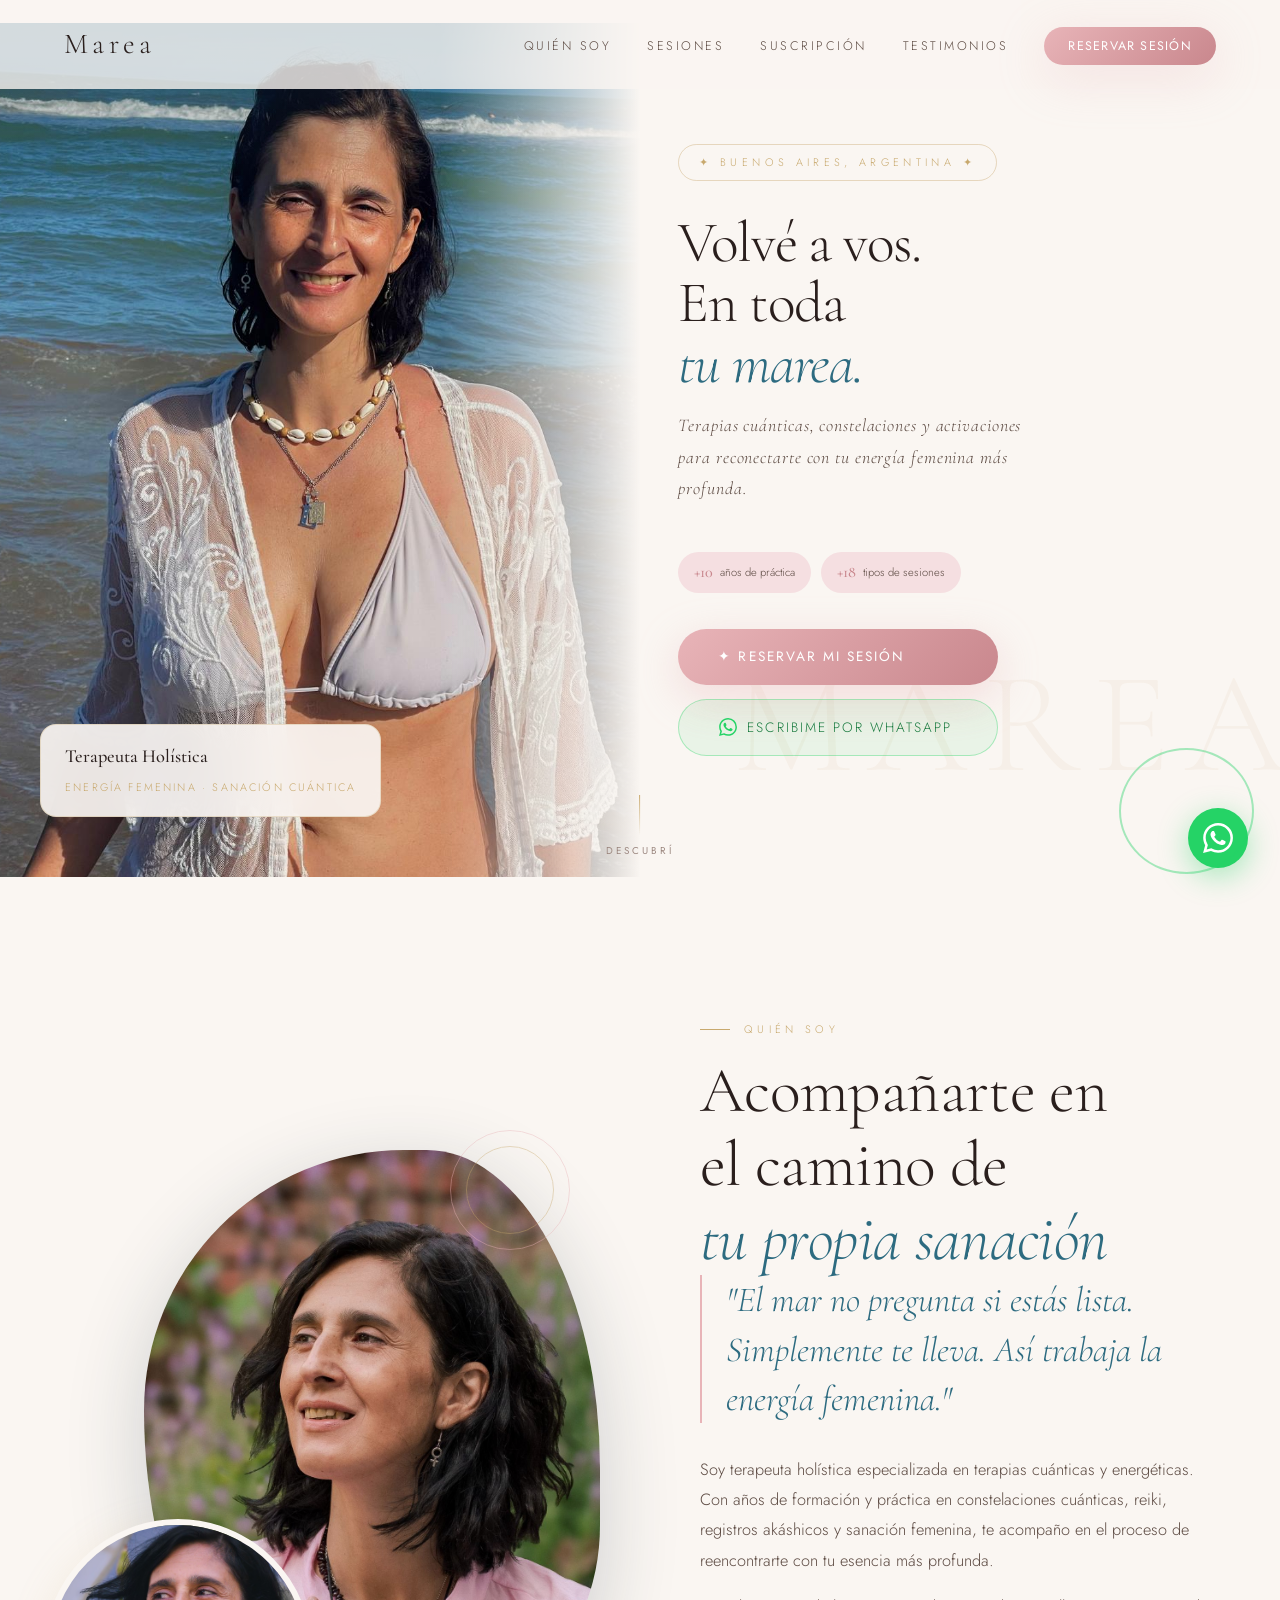
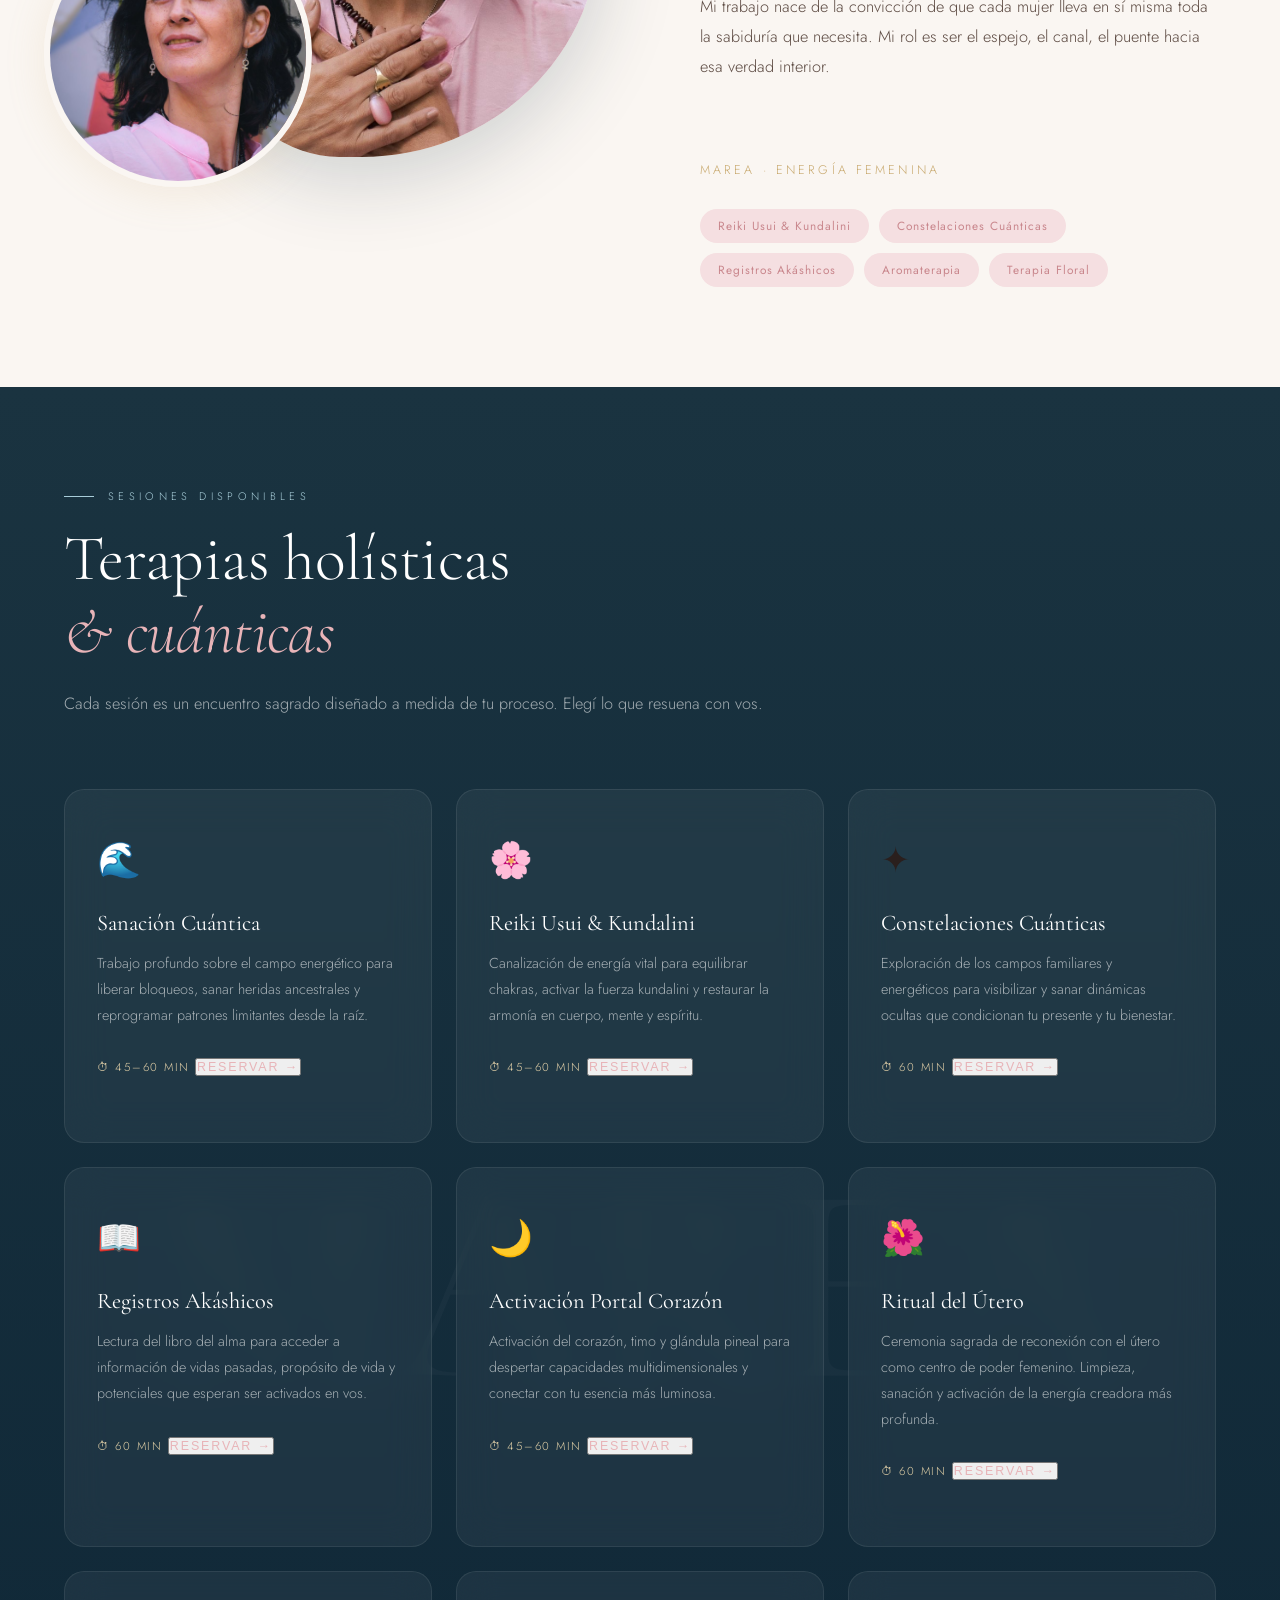
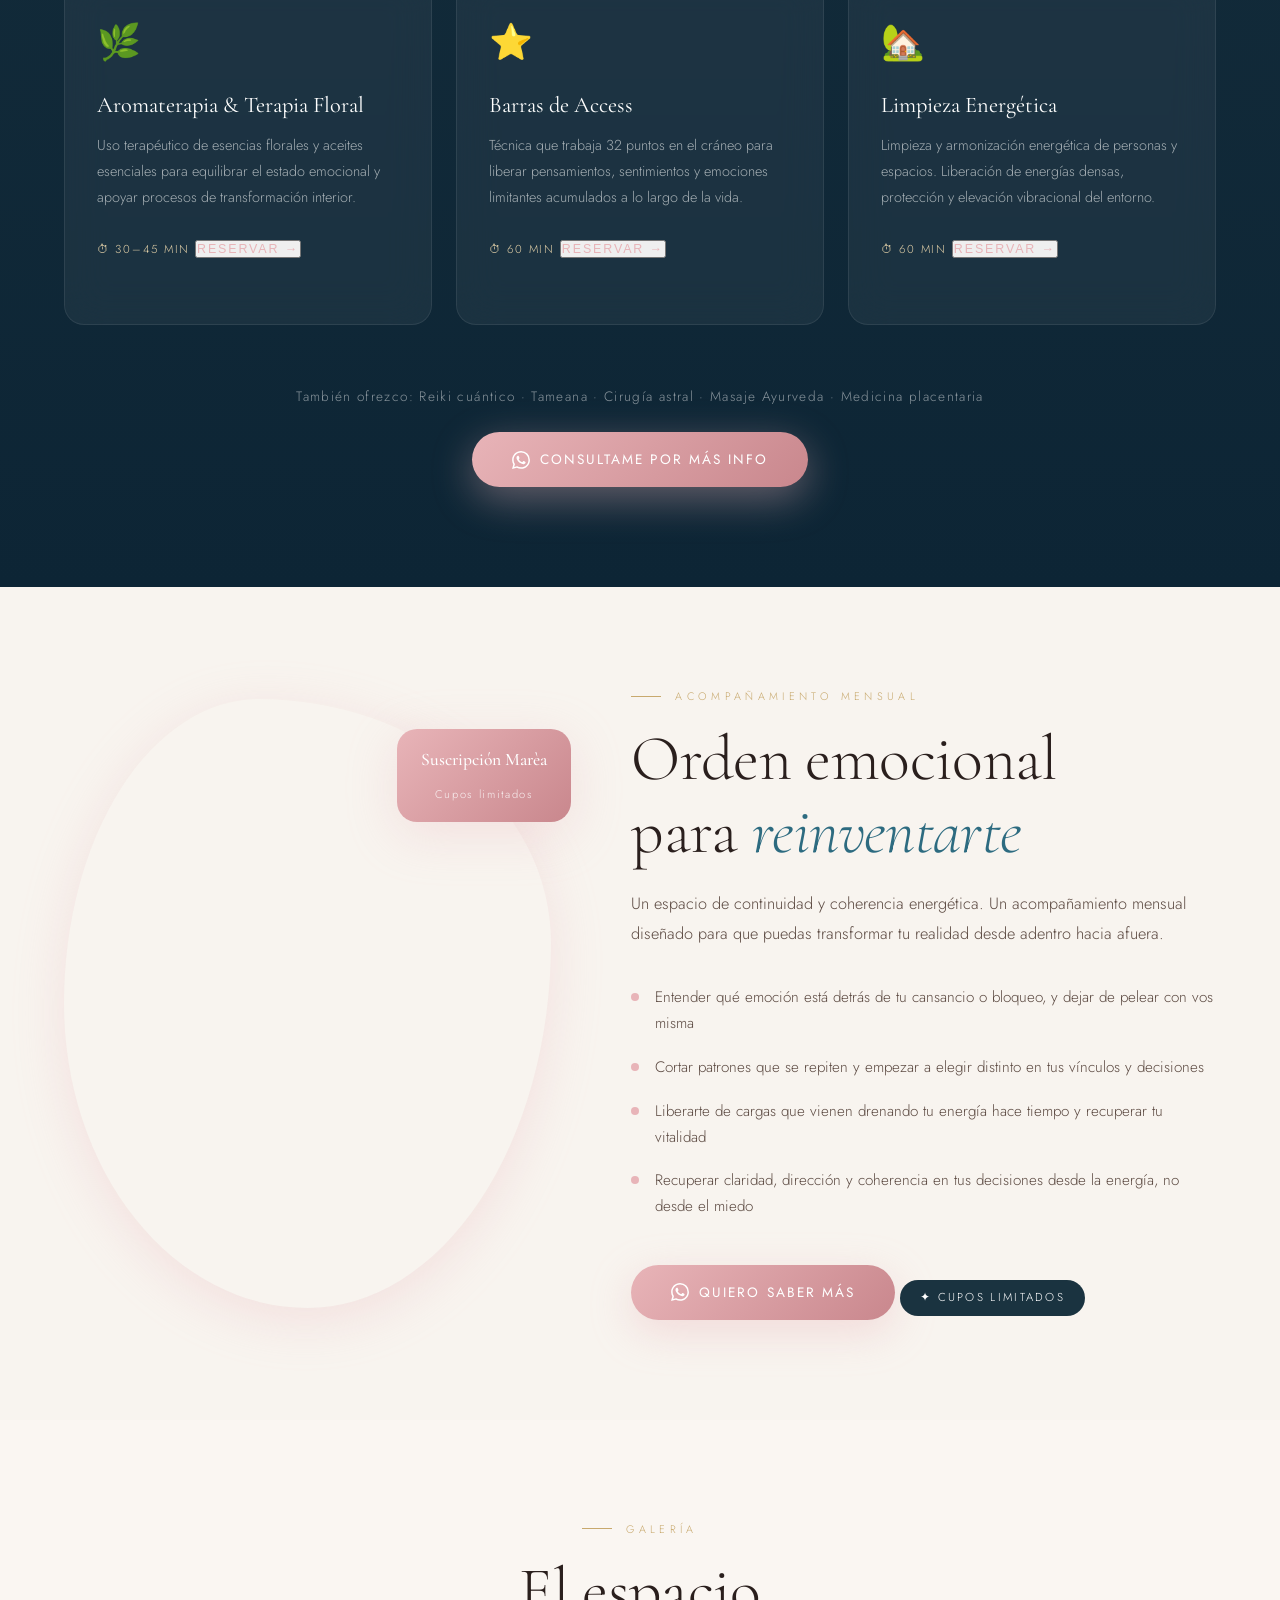
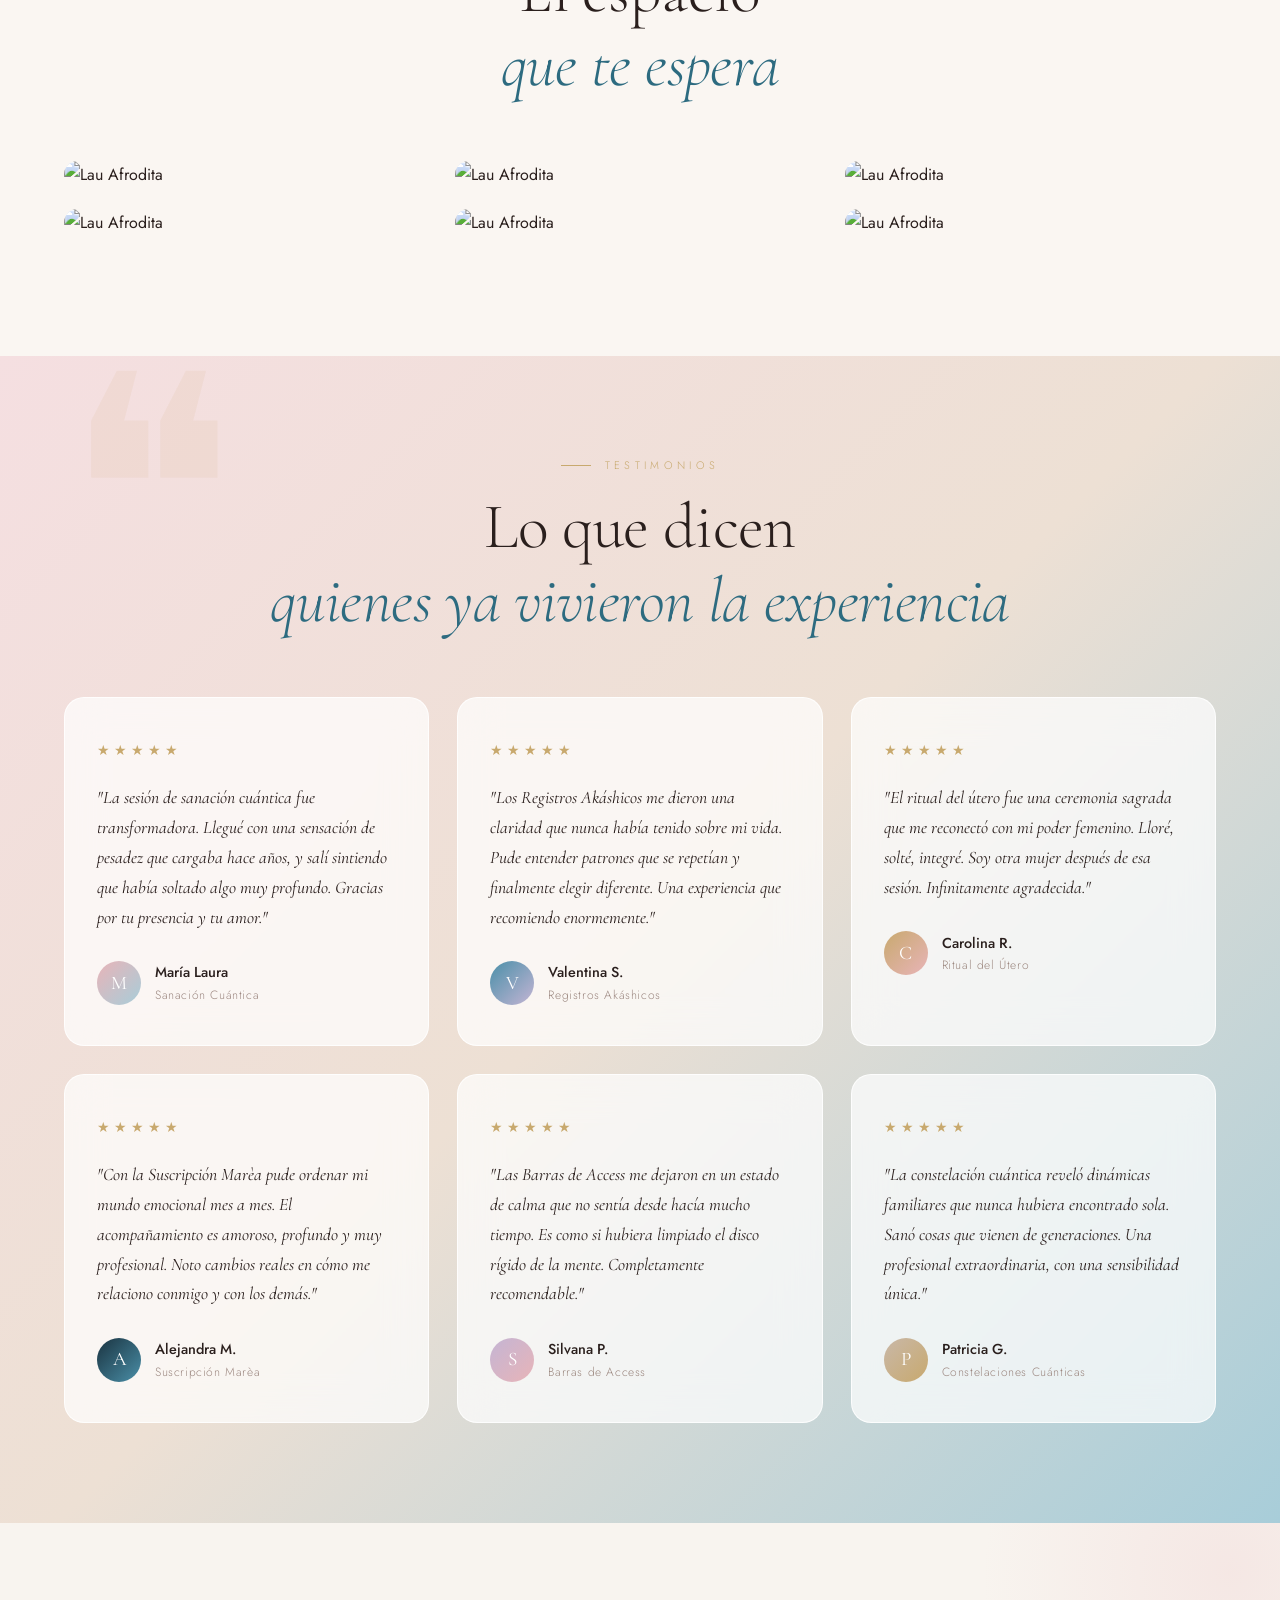
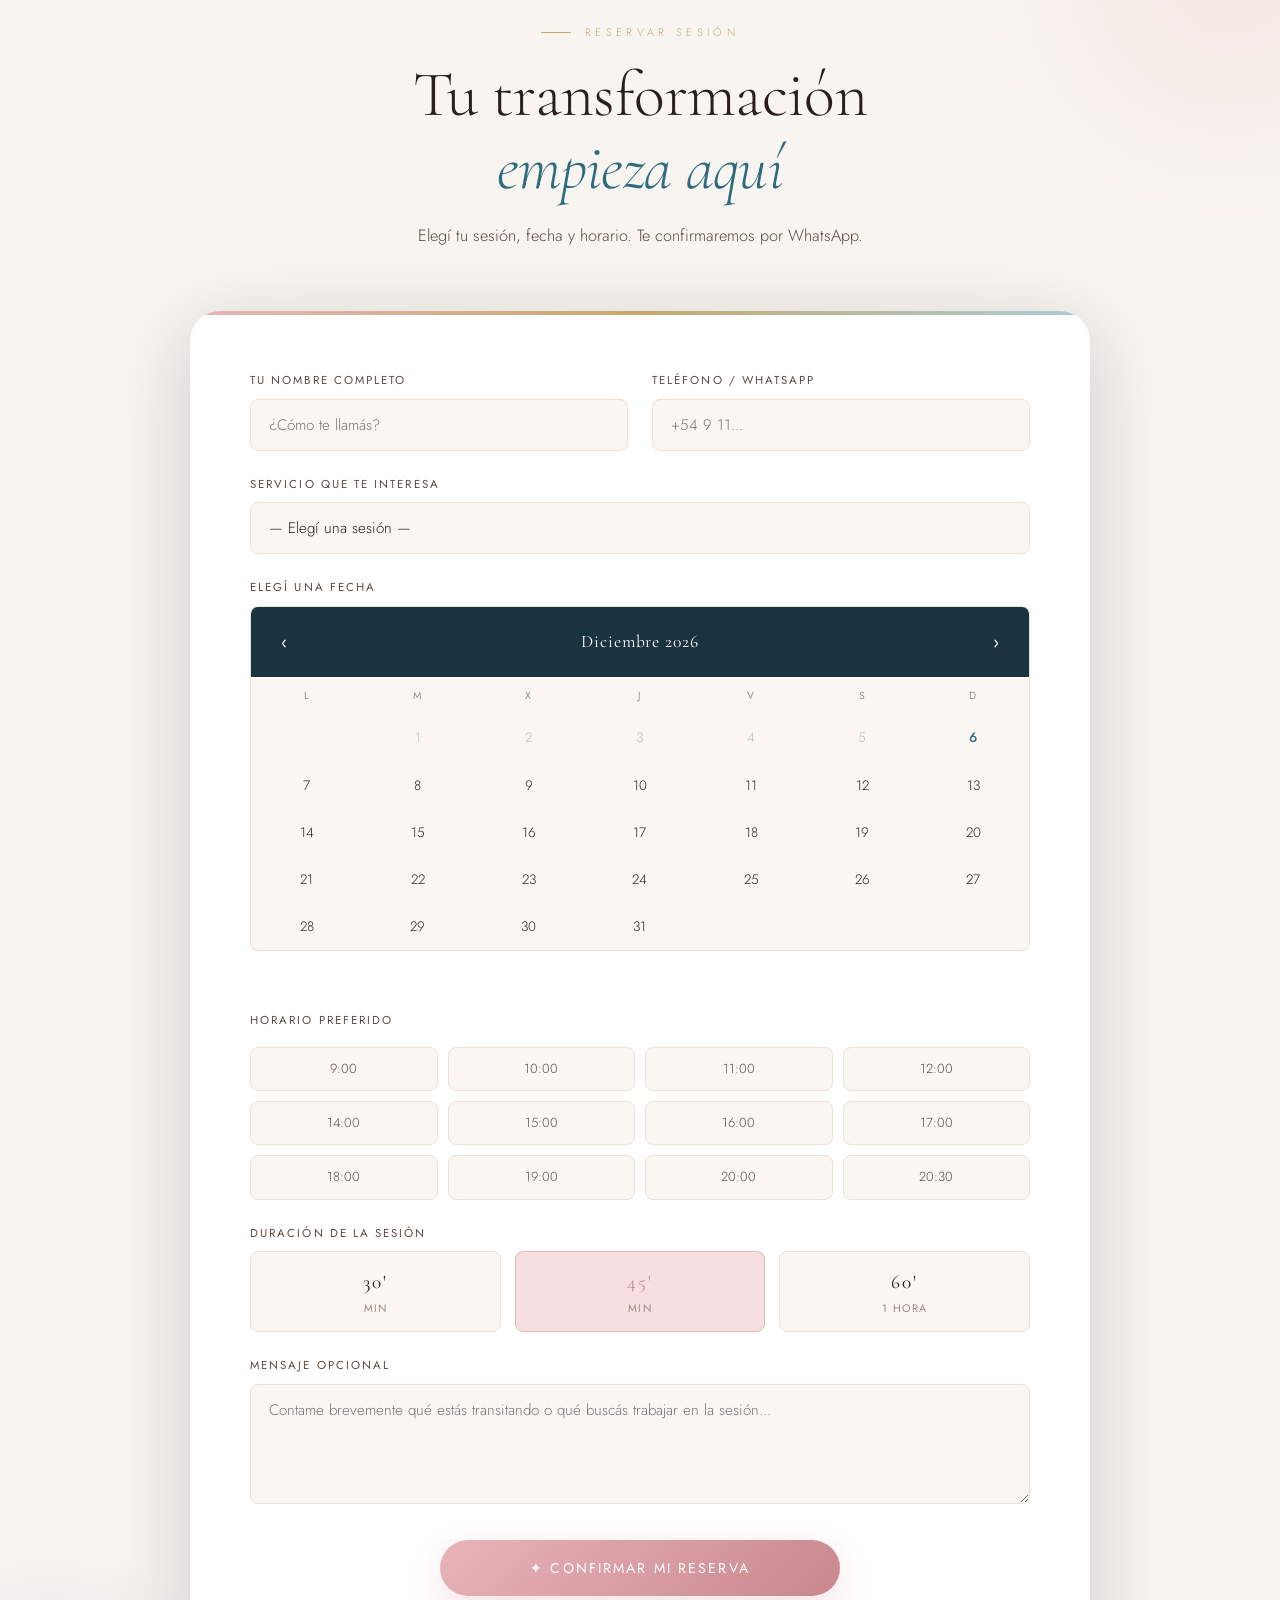
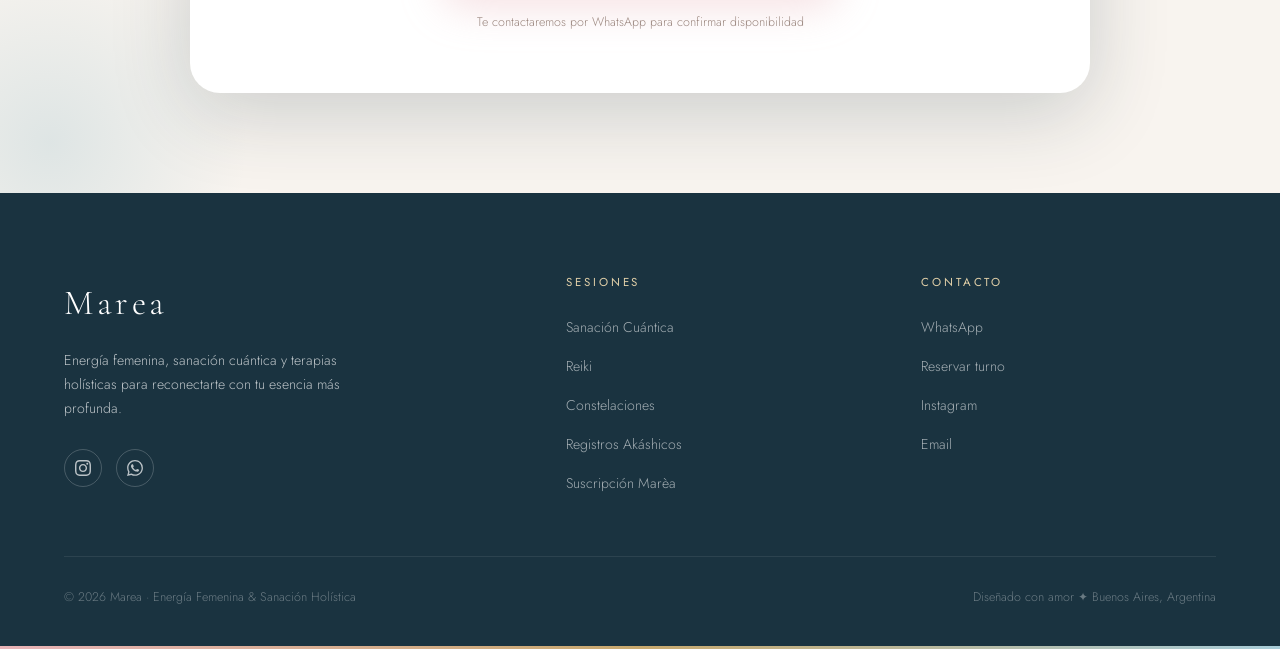
==== index.html @ 66a023f5 "merge" ====
<!DOCTYPE html>
<html lang="es">
<head>
  <meta charset="UTF-8">
  <meta name="viewport" content="width=device-width, initial-scale=1.0">
  <title>Marea · Energía Femenina & Sanación Holística</title>
  <meta name="description" content="Constelaciones cuánticas, terapias energéticas, sanación femenina y activaciones emocionales. Conectá con tu energía más profunda.">
  <meta name="keywords" content="constelaciones cuánticas, terapia energética, sanación femenina, reiki, registros akáshicos, activación femenina, Buenos Aires">
  <meta property="og:title" content="Marea · Energía Femenina & Sanación Holística">
  <meta property="og:description" content="Sesiones de sanación, terapias cuánticas y activaciones emocionales. Tu transformación comienza aquí.">
  <meta property="og:type" content="website">
  <link rel="canonical" href="https://marea.com.ar">
  <link rel="preconnect" href="https://fonts.googleapis.com">
  <link rel="preconnect" href="https://fonts.gstatic.com" crossorigin>
  <link href="https://fonts.googleapis.com/css2?family=Cormorant+Garamond:ital,wght@0,300;0,400;0,500;0,600;1,300;1,400;1,500&family=Jost:wght@200;300;400;500&family=Playfair+Display:ital,wght@0,400;0,500;1,400&display=swap" rel="stylesheet">
<!--   <link rel="stylesheet" href="style.css"> -->
    <style>
      /* ===================================
   MAREA · Style Sheet
   Energía Femenina & Sanación
   =================================== */

@import url('https://fonts.googleapis.com/css2?family=Cormorant+Garamond:ital,wght@0,300;0,400;0,500;0,600;1,300;1,400;1,500&family=Jost:wght@200;300;400;500&family=Playfair+Display:ital,wght@0,400;0,500;1,400&display=swap');

/* ── Variables ───────────────────── */
:root {
  --rose:       #e8b4b8;
  --rose-deep:  #c9878d;
  --rose-pale:  #f5dfe1;
  --sand:       #ede0d4;
  --sand-dark:  #c9b8a8;
  --cream:      #faf6f2;
  --pearl:      #f8f4ef;
  --gold:       #c8a96e;
  --gold-light: #e2d0a8;
  --teal:       #4a8fa8;
  --teal-dark:  #2d6b80;
  --teal-pale:  #a8cdd9;
  --navy:       #1a3340;
  --lavender:   #c4b5d4;
  --white:      #ffffff;
  --text-dark:  #2a1f1d;
  --text-mid:   #5c4a42;
  --text-light: #9c8880;

  --font-display: 'Cormorant Garamond', serif;
  --font-accent:  'Playfair Display', serif;
  --font-body:    'Jost', sans-serif;

  --radius-sm: 8px;
  --radius-md: 20px;
  --radius-lg: 40px;
  --radius-xl: 80px;

  --shadow-soft: 0 8px 40px rgba(200,169,110,0.15);
  --shadow-rose: 0 12px 50px rgba(232,180,184,0.3);
  --shadow-deep: 0 20px 80px rgba(26,51,64,0.2);

  --transition: all 0.4s cubic-bezier(0.25, 0.46, 0.45, 0.94);
  --transition-slow: all 0.8s cubic-bezier(0.25, 0.46, 0.45, 0.94);
}

/* ── Reset & Base ────────────────── */
*, *::before, *::after {
  box-sizing: border-box;
  margin: 0;
  padding: 0;
}

html {
  scroll-behavior: smooth;
  font-size: 16px;
}

body {
  font-family: var(--font-body);
  background: var(--cream);
  color: var(--text-dark);
  overflow-x: hidden;
  line-height: 1.7;
}

img { display: block; width: 100%; height: 100%; object-fit: cover; }
a { text-decoration: none; color: inherit; }

/* ── Scrollbar ───────────────────── */
::-webkit-scrollbar { width: 6px; }
::-webkit-scrollbar-track { background: var(--cream); }
::-webkit-scrollbar-thumb { background: var(--rose); border-radius: 3px; }

/* ── NAV ─────────────────────────── */
nav {
  position: fixed;
  top: 0;
  left: 0;
  right: 0;
  z-index: 1000;
  padding: 20px 5%;
  display: flex;
  align-items: center;
  justify-content: space-between;
  transition: var(--transition);
  background: rgba(250,246,242,.8);
}

nav.scrolled {
  background: rgba(250,246,242,0.92);
  backdrop-filter: blur(20px);
  -webkit-backdrop-filter: blur(20px);
  padding: 14px 5%;
  box-shadow: 0 2px 30px rgba(200,169,110,0.12);
}

.nav-logo {
  font-family: var(--font-display);
  font-size: 1.8rem;
  font-weight: 300;
  letter-spacing: 0.15em;
  color: var(--white);
  transition: var(--transition);
}

nav.scrolled .nav-logo { color: var(--teal-dark); }

.nav-links {
  display: flex;
  gap: 36px;
  list-style: none;
}

.nav-links a {
  font-family: var(--font-body);
  font-size: 0.78rem;
  font-weight: 300;
  letter-spacing: 0.2em;
  text-transform: uppercase;
  color: rgba(255,255,255,0.85);
  transition: var(--transition);
  position: relative;
}

.nav-links a::after {
  content: '';
  position: absolute;
  bottom: -4px;
  left: 0;
  width: 0;
  height: 1px;
  background: var(--gold-light);
  transition: var(--transition);
}

.nav-links a:hover::after { width: 100%; }
.nav-links a:hover { color: var(--gold-light); }

nav.scrolled .nav-links a { color: var(--text-mid); }
nav.scrolled .nav-links a:hover { color: var(--teal-dark); }
nav.scrolled .nav-links a::after { background: var(--teal); }

.nav-cta {
  background: linear-gradient(135deg, var(--rose), var(--rose-deep));
  color: var(--white) !important;
  padding: 10px 24px;
  border-radius: var(--radius-xl);
  font-weight: 400 !important;
  letter-spacing: 0.1em !important;
  box-shadow: var(--shadow-rose);
  transition: var(--transition) !important;
}

.nav-cta:hover {
  transform: translateY(-2px);
  box-shadow: 0 16px 50px rgba(232,180,184,0.5) !important;
}

.nav-cta::after { display: none !important; }

.hamburger {
  display: none;
  flex-direction: column;
  gap: 5px;
  cursor: pointer;
  padding: 5px;
}

.hamburger span {
  width: 24px;
  height: 1.5px;
  background: var(--white);
  transition: var(--transition);
}

nav.scrolled .hamburger span { background: var(--teal-dark); }

/* ── HERO ────────────────────────── */
#hero {
  position: relative;
  height: 100vh;
  min-height: 700px;
  display: flex;
  align-items: center;
  justify-content: center;
  overflow: hidden;
}

.hero-bg {
  position: absolute;
  inset: 0;
  z-index: 0;
}

.hero-bg img {
  width: 100%;
  height: 100%;
  object-fit: cover;
  object-position: center top;
  transform: scale(1.05);
  transition: transform 8s ease-out;
}

.hero-bg.loaded img { transform: scale(1); }

.hero-overlay {
  position: absolute;
  inset: 0;
  background: linear-gradient(
    160deg,
    rgba(26,51,64,0.55) 0%,
    rgba(74,143,168,0.25) 40%,
    rgba(200,169,110,0.2) 70%,
    rgba(232,180,184,0.35) 100%
  );
  z-index: 1;
}

.hero-overlay-bottom {
  position: absolute;
  bottom: 0;
  left: 0;
  right: 0;
  height: 280px;
  background: linear-gradient(to top, var(--cream), transparent);
  z-index: 2;
}

.hero-content {
  position: relative;
  z-index: 3;
  text-align: center;
  color: var(--white);
  padding: 0 5%;
  max-width: 900px;
}

.hero-eyebrow {
  display: inline-block;
  font-family: var(--font-body);
  font-size: 0.72rem;
  font-weight: 300;
  letter-spacing: 0.4em;
  text-transform: uppercase;
  color: var(--gold-light);
  border: 1px solid rgba(226,208,168,0.4);
  padding: 8px 24px;
  border-radius: 100px;
  margin-bottom: 28px;
  opacity: 0;
  transform: translateY(20px);
  animation: fadeUp 1s ease forwards 0.3s;
}

.hero-title {
  font-family: var(--font-display);
  font-size: clamp(3.2rem, 8vw, 7rem);
  font-weight: 300;
  line-height: 1.05;
  letter-spacing: -0.02em;
  margin-bottom: 12px;
  opacity: 0;
  transform: translateY(30px);
  animation: fadeUp 1s ease forwards 0.6s;
}

.hero-title em {
  font-style: italic;
  color: var(--gold-light);
}

.hero-subtitle {
  font-family: var(--font-display);
  font-size: clamp(1.1rem, 2.5vw, 1.6rem);
  font-weight: 300;
  font-style: italic;
  letter-spacing: 0.05em;
  color: rgba(255,255,255,0.85);
  margin-bottom: 48px;
  opacity: 0;
  transform: translateY(20px);
  animation: fadeUp 1s ease forwards 0.9s;
}

.hero-ctas {
  display: flex;
  gap: 18px;
  justify-content: center;
  flex-wrap: wrap;
  opacity: 0;
  transform: translateY(20px);
  animation: fadeUp 1s ease forwards 1.2s;
}

.btn-primary {
  background: linear-gradient(135deg, var(--rose), var(--rose-deep));
  color: var(--white);
  padding: 16px 40px;
  border-radius: 100px;
  font-family: var(--font-body);
  font-size: 0.85rem;
  font-weight: 400;
  letter-spacing: 0.15em;
  text-transform: uppercase;
  border: none;
  cursor: pointer;
  box-shadow: 0 12px 40px rgba(232,180,184,0.4);
  transition: var(--transition);
  display: inline-flex;
  align-items: center;
  gap: 10px;
}

.btn-primary:hover {
  transform: translateY(-3px);
  box-shadow: 0 20px 60px rgba(232,180,184,0.6);
}

.btn-outline {
  background: rgba(255,255,255,0.12);
  color: var(--white);
  padding: 16px 40px;
  border-radius: 100px;
  border: 1px solid rgba(255,255,255,0.35);
  backdrop-filter: blur(10px);
  font-family: var(--font-body);
  font-size: 0.85rem;
  font-weight: 300;
  letter-spacing: 0.15em;
  text-transform: uppercase;
  cursor: pointer;
  transition: var(--transition);
  display: inline-flex;
  align-items: center;
  gap: 10px;
}

.btn-outline:hover {
  background: rgba(255,255,255,0.22);
  transform: translateY(-3px);
  border-color: rgba(255,255,255,0.6);
}

.hero-scroll {
  position: absolute;
  bottom: 100px;
  left: 50%;
  transform: translateX(-50%);
  z-index: 3;
  display: flex;
  flex-direction: column;
  align-items: center;
  gap: 10px;
  color: rgba(255,255,255,0.6);
  font-size: 0.65rem;
  letter-spacing: 0.3em;
  text-transform: uppercase;
  opacity: 0;
  animation: fadeIn 1s ease forwards 2s;
}

.scroll-line {
  width: 1px;
  height: 50px;
  background: linear-gradient(to bottom, rgba(255,255,255,0.6), transparent);
  animation: scrollPulse 2s ease-in-out infinite;
}

/* ── SECTION COMMONS ─────────────── */
section { position: relative; }

.section-label {
  font-family: var(--font-body);
  font-size: 0.68rem;
  font-weight: 300;
  letter-spacing: 0.4em;
  text-transform: uppercase;
  color: var(--gold);
  margin-bottom: 16px;
  display: flex;
  align-items: center;
  gap: 14px;
}

.section-label::before {
  content: '';
  width: 30px;
  height: 1px;
  background: var(--gold);
}

.section-title {
  font-family: var(--font-display);
  font-size: clamp(2.2rem, 5vw, 4rem);
  font-weight: 300;
  line-height: 1.15;
  letter-spacing: -0.01em;
  color: var(--text-dark);
}

.section-title em {
  font-style: italic;
  color: var(--teal-dark);
}

.section-body {
  font-family: var(--font-body);
  font-size: 1.02rem;
  font-weight: 300;
  color: var(--text-mid);
  line-height: 1.85;
}

/* ── SOBRE MÍ ────────────────────── */
#sobre {
  padding: 120px 5% 100px;
  background: var(--cream);
  overflow: hidden;
}

.sobre-inner {
  max-width: 1280px;
  margin: 0 auto;
  display: grid;
  grid-template-columns: 1fr 1fr;
  gap: 80px;
  align-items: center;
}

.sobre-visual {
  position: relative;
}

.sobre-img-main {
  width: 85%;
  aspect-ratio: 3/4;
  border-radius: 60% 40% 55% 45% / 45% 55% 40% 60%;
  overflow: hidden;
  box-shadow: var(--shadow-deep);
  margin-left: auto;
}

.sobre-img-accent {
  position: absolute;
  bottom: -30px;
  left: -20px;
  width: 50%;
  aspect-ratio: 1;
  border-radius: 50%;
  overflow: hidden;
  border: 6px solid var(--cream);
  box-shadow: var(--shadow-soft);
}

.sobre-ornament {
  position: absolute;
  top: -20px;
  right: 30px;
  width: 120px;
  height: 120px;
  border: 1px solid var(--rose);
  border-radius: 50%;
  opacity: 0.4;
}

.sobre-ornament::before {
  content: '';
  position: absolute;
  inset: 15px;
  border: 1px solid var(--gold);
  border-radius: 50%;
}

.sobre-text {
  padding-left: 20px;
}

.sobre-quote {
  font-family: var(--font-display);
  font-size: clamp(1.4rem, 3vw, 2.2rem);
  font-weight: 300;
  font-style: italic;
  color: var(--teal-dark);
  line-height: 1.4;
  margin-bottom: 32px;
  padding-left: 24px;
  border-left: 2px solid var(--rose);
}

.sobre-name {
  font-family: var(--font-display);
  font-size: 1.3rem;
  font-weight: 500;
  color: var(--text-dark);
  margin-top: 36px;
  margin-bottom: 6px;
}

.sobre-role {
  font-family: var(--font-body);
  font-size: 0.78rem;
  font-weight: 300;
  letter-spacing: 0.25em;
  text-transform: uppercase;
  color: var(--gold);
}

.sobre-badges {
  display: flex;
  flex-wrap: wrap;
  gap: 10px;
  margin-top: 28px;
}

.badge {
  background: var(--rose-pale);
  color: var(--rose-deep);
  padding: 7px 18px;
  border-radius: 100px;
  font-size: 0.74rem;
  font-weight: 400;
  letter-spacing: 0.08em;
}

/* ── WAVE DIVIDER ────────────────── */
.wave-divider {
  position: relative;
  height: 80px;
  overflow: hidden;
}

.wave-divider svg {
  position: absolute;
  bottom: 0;
  width: 100%;
  height: 100%;
}

/* ── SERVICIOS ───────────────────── */
#servicios {
  padding: 100px 5%;
  background: linear-gradient(180deg, var(--navy) 0%, #0d2535 100%);
  position: relative;
  overflow: hidden;
}

#servicios::before {
  content: 'MAREA';
  position: absolute;
  top: 50%;
  left: 50%;
  transform: translate(-50%,-50%);
  font-family: var(--font-display);
  font-size: 22vw;
  font-weight: 300;
  color: rgba(255,255,255,0.025);
  pointer-events: none;
  white-space: nowrap;
}

#servicios .section-label { color: var(--teal-pale); }
#servicios .section-label::before { background: var(--teal-pale); }
#servicios .section-title { color: var(--white); }
#servicios .section-title em { color: var(--rose); }

.servicios-header {
  max-width: 700px;
  margin-bottom: 70px;
}

.servicios-grid {
  display: grid;
  grid-template-columns: repeat(auto-fill, minmax(280px, 1fr));
  gap: 24px;
  max-width: 1280px;
  margin: 0 auto;
}

.service-card {
  background: rgba(255,255,255,0.05);
  border: 1px solid rgba(255,255,255,0.08);
  border-radius: var(--radius-md);
  padding: 40px 32px;
  backdrop-filter: blur(20px);
  -webkit-backdrop-filter: blur(20px);
  transition: var(--transition);
  position: relative;
  overflow: hidden;
  cursor: pointer;
}

.service-card::before {
  content: '';
  position: absolute;
  top: 0;
  left: 0;
  right: 0;
  height: 2px;
  background: linear-gradient(90deg, var(--rose), var(--gold), var(--teal-pale));
  transform: scaleX(0);
  transform-origin: left;
  transition: var(--transition);
}

.service-card:hover::before { transform: scaleX(1); }

.service-card:hover {
  background: rgba(255,255,255,0.09);
  transform: translateY(-6px);
  box-shadow: 0 24px 60px rgba(0,0,0,0.3);
  border-color: rgba(232,180,184,0.25);
}

.service-icon {
  font-size: 2.2rem;
  margin-bottom: 20px;
}

.service-name {
  font-family: var(--font-display);
  font-size: 1.4rem;
  font-weight: 400;
  color: var(--white);
  margin-bottom: 14px;
  line-height: 1.2;
}

.service-desc {
  font-family: var(--font-body);
  font-size: 0.9rem;
  font-weight: 300;
  color: rgba(255,255,255,0.6);
  line-height: 1.8;
  margin-bottom: 24px;
}

.service-duration {
  display: inline-flex;
  align-items: center;
  gap: 7px;
  font-size: 0.72rem;
  font-weight: 300;
  letter-spacing: 0.15em;
  text-transform: uppercase;
  color: var(--gold-light);
  margin-bottom: 24px;
}

.service-cta {
  display: inline-flex;
  align-items: center;
  gap: 8px;
  font-size: 0.78rem;
  font-weight: 400;
  letter-spacing: 0.15em;
  text-transform: uppercase;
  color: var(--rose);
  transition: var(--transition);
}

.service-cta:hover { gap: 14px; color: var(--rose-pale); }

/* ── SUSCRIPCIÓN MAREA ───────────── */
#suscripcion {
  padding: 100px 5%;
  background: var(--pearl);
  overflow: hidden;
}

.suscripcion-inner {
  max-width: 1280px;
  margin: 0 auto;
  display: grid;
  grid-template-columns: 1fr 1.2fr;
  gap: 80px;
  align-items: center;
}

.suscripcion-visual {
  position: relative;
  aspect-ratio: 4/5;
}

.suscripcion-img {
  width: 100%;
  height: 100%;
  border-radius: 40% 60% 50% 50% / 50% 40% 60% 50%;
  overflow: hidden;
  box-shadow: var(--shadow-rose);
}

.suscripcion-badge {
  position: absolute;
  top: 30px;
  right: -20px;
  background: linear-gradient(135deg, var(--rose), var(--rose-deep));
  color: var(--white);
  padding: 16px 24px;
  border-radius: var(--radius-md);
  text-align: center;
  box-shadow: var(--shadow-rose);
}

.suscripcion-badge .badge-title {
  font-family: var(--font-display);
  font-size: 1.1rem;
  font-weight: 500;
  display: block;
  margin-bottom: 4px;
}

.suscripcion-badge .badge-sub {
  font-family: var(--font-body);
  font-size: 0.7rem;
  font-weight: 300;
  letter-spacing: 0.15em;
  opacity: 0.85;
}

.suscripcion-content { }

.suscripcion-benefits {
  margin: 36px 0 40px;
  display: flex;
  flex-direction: column;
  gap: 18px;
}

.benefit-item {
  display: flex;
  gap: 16px;
  align-items: flex-start;
}

.benefit-dot {
  width: 8px;
  height: 8px;
  border-radius: 50%;
  background: var(--rose);
  flex-shrink: 0;
  margin-top: 8px;
}

.benefit-text {
  font-family: var(--font-body);
  font-size: 0.95rem;
  font-weight: 300;
  color: var(--text-mid);
  line-height: 1.7;
}

.cupos-tag {
  display: inline-block;
  background: var(--navy);
  color: var(--white);
  padding: 8px 20px;
  border-radius: 100px;
  font-size: 0.72rem;
  font-weight: 300;
  letter-spacing: 0.2em;
  text-transform: uppercase;
  margin-top: 20px;
}

/* ── GALERÍA ─────────────────────── */
#galeria {
  padding: 100px 5%;
  background: var(--cream);
}

.galeria-header {
  max-width: 600px;
  margin: 0 auto 60px;
  text-align: center;
}

.masonry-grid {
  columns: 3;
  column-gap: 20px;
  max-width: 1280px;
  margin: 0 auto;
}

.masonry-item {
  break-inside: avoid;
  margin-bottom: 20px;
  border-radius: var(--radius-md);
  overflow: hidden;
  position: relative;
  cursor: pointer;
}

.masonry-item img {
  width: 100%;
  height: auto;
  display: block;
  transition: transform 0.6s ease;
}

.masonry-item:hover img { transform: scale(1.05); }

.masonry-overlay {
  position: absolute;
  inset: 0;
  background: linear-gradient(to top, rgba(26,51,64,0.7), transparent 50%);
  opacity: 0;
  transition: var(--transition);
  display: flex;
  align-items: flex-end;
  padding: 24px;
}

.masonry-item:hover .masonry-overlay { opacity: 1; }

.masonry-label {
  font-family: var(--font-display);
  font-size: 1.5rem;
  font-style: italic;
  color: var(--white);
}

/* ── TESTIMONIOS ─────────────────── */
#testimonios {
  padding: 100px 5%;
  background: linear-gradient(135deg, var(--rose-pale) 0%, var(--sand) 50%, var(--teal-pale) 100%);
  position: relative;
  overflow: hidden;
}

#testimonios::before {
  content: '❝';
  position: absolute;
  top: -20px;
  left: 5%;
  font-size: 20rem;
  color: rgba(200,169,110,0.1);
  font-family: Georgia, serif;
  line-height: 1;
  pointer-events: none;
}

.testimonios-header {
  text-align: center;
  margin-bottom: 60px;
}

.testimonios-grid {
  display: grid;
  grid-template-columns: repeat(auto-fill, minmax(320px, 1fr));
  gap: 28px;
  max-width: 1280px;
  margin: 0 auto;
}

.testimonio-card {
  background: rgba(255,255,255,0.7);
  backdrop-filter: blur(20px);
  -webkit-backdrop-filter: blur(20px);
  border: 1px solid rgba(255,255,255,0.8);
  border-radius: var(--radius-md);
  padding: 40px 32px;
  transition: var(--transition);
  position: relative;
}

.testimonio-card:hover {
  transform: translateY(-6px);
  box-shadow: var(--shadow-soft);
  background: rgba(255,255,255,0.85);
}

.stars {
  display: flex;
  gap: 4px;
  margin-bottom: 20px;
}

.star { color: var(--gold); font-size: 0.9rem; }

.testimonio-text {
  font-family: var(--font-display);
  font-size: 1.1rem;
  font-weight: 400;
  font-style: italic;
  color: var(--text-dark);
  line-height: 1.7;
  margin-bottom: 28px;
}

.testimonio-author {
  display: flex;
  align-items: center;
  gap: 14px;
}

.author-avatar {
  width: 44px;
  height: 44px;
  border-radius: 50%;
  background: linear-gradient(135deg, var(--rose), var(--teal-pale));
  display: flex;
  align-items: center;
  justify-content: center;
  font-family: var(--font-display);
  font-size: 1.2rem;
  color: var(--white);
  flex-shrink: 0;
}

.author-name {
  font-family: var(--font-body);
  font-size: 0.9rem;
  font-weight: 500;
  color: var(--text-dark);
}

.author-tag {
  font-size: 0.75rem;
  font-weight: 300;
  color: var(--text-light);
  letter-spacing: 0.05em;
}

/* ── FORMULARIO ──────────────────── */
#reservar {
  padding: 100px 5%;
  background: var(--pearl);
  position: relative;
  overflow: hidden;
}

#reservar::before {
  content: '';
  position: absolute;
  top: -200px;
  right: -200px;
  width: 500px;
  height: 500px;
  border-radius: 50%;
  background: radial-gradient(circle, rgba(232,180,184,0.2), transparent 70%);
  pointer-events: none;
}

#reservar::after {
  content: '';
  position: absolute;
  bottom: -150px;
  left: -150px;
  width: 400px;
  height: 400px;
  border-radius: 50%;
  background: radial-gradient(circle, rgba(74,143,168,0.15), transparent 70%);
  pointer-events: none;
}

.reservar-inner {
  max-width: 900px;
  margin: 0 auto;
  position: relative;
  z-index: 1;
}

.reservar-header {
  text-align: center;
  margin-bottom: 60px;
}

.form-card {
  background: var(--white);
  border-radius: 30px;
  padding: 60px;
  box-shadow: var(--shadow-deep);
  position: relative;
  overflow: hidden;
}

.form-card::before {
  content: '';
  position: absolute;
  top: 0;
  left: 0;
  right: 0;
  height: 4px;
  background: linear-gradient(90deg, var(--rose), var(--gold), var(--teal-pale));
}

.form-row {
  display: grid;
  grid-template-columns: 1fr 1fr;
  gap: 24px;
  margin-bottom: 24px;
}

.form-group {
  display: flex;
  flex-direction: column;
  gap: 8px;
}

.form-group.full { grid-column: 1 / -1; }

label {
  font-family: var(--font-body);
  font-size: 0.72rem;
  font-weight: 400;
  letter-spacing: 0.18em;
  text-transform: uppercase;
  color: var(--text-mid);
}

input, select, textarea {
  font-family: var(--font-body);
  font-size: 0.95rem;
  font-weight: 300;
  color: var(--text-dark);
  background: var(--cream);
  border: 1.5px solid var(--sand);
  border-radius: var(--radius-sm);
  padding: 14px 18px;
  outline: none;
  transition: var(--transition);
  width: 100%;
  -webkit-appearance: none;
}

input:focus, select:focus, textarea:focus {
  border-color: var(--rose);
  background: var(--white);
  box-shadow: 0 0 0 4px rgba(232,180,184,0.15);
}

input.error, select.error, textarea.error {
  border-color: #e07070;
  box-shadow: 0 0 0 4px rgba(224,112,112,0.1);
}

.error-msg {
  font-size: 0.72rem;
  color: #c05050;
  margin-top: -4px;
  display: none;
}

.error-msg.show { display: block; }

textarea { min-height: 120px; resize: vertical; }

/* Calendar */
.calendar-wrapper {
  background: var(--cream);
  border: 1.5px solid var(--sand);
  border-radius: var(--radius-sm);
  overflow: hidden;
}

.calendar-nav {
  display: flex;
  align-items: center;
  justify-content: space-between;
  padding: 16px 20px;
  background: var(--navy);
  color: var(--white);
}

.cal-nav-btn {
  background: none;
  border: none;
  color: var(--white);
  font-size: 1.1rem;
  cursor: pointer;
  padding: 6px 10px;
  border-radius: 6px;
  transition: var(--transition);
  font-family: var(--font-body);
}

.cal-nav-btn:hover { background: rgba(255,255,255,0.1); }

.cal-month-label {
  font-family: var(--font-display);
  font-size: 1.1rem;
  font-weight: 400;
  letter-spacing: 0.05em;
}

.calendar-grid {
  display: grid;
  grid-template-columns: repeat(7, 1fr);
  gap: 0;
}

.cal-header {
  text-align: center;
  padding: 10px 4px;
  font-size: 0.65rem;
  font-weight: 400;
  letter-spacing: 0.1em;
  text-transform: uppercase;
  color: var(--text-light);
  background: var(--cream);
}

.cal-day {
  text-align: center;
  padding: 10px 4px;
  font-size: 0.85rem;
  font-weight: 300;
  cursor: pointer;
  border-radius: 6px;
  margin: 2px;
  transition: var(--transition);
  color: var(--text-dark);
}

.cal-day:empty { pointer-events: none; }
.cal-day.past { color: var(--sand-dark); cursor: not-allowed; }
.cal-day.today { font-weight: 500; color: var(--teal-dark); }
.cal-day:not(.past):not(:empty):hover { background: var(--rose-pale); color: var(--rose-deep); }
.cal-day.selected { background: var(--rose); color: var(--white); font-weight: 500; }

/* Time slots */
.time-slots {
  display: grid;
  grid-template-columns: repeat(4, 1fr);
  gap: 10px;
  margin-top: 8px;
}

.time-slot {
  text-align: center;
  padding: 10px 6px;
  background: var(--cream);
  border: 1.5px solid var(--sand);
  border-radius: var(--radius-sm);
  font-size: 0.82rem;
  font-weight: 300;
  color: var(--text-mid);
  cursor: pointer;
  transition: var(--transition);
}

.time-slot:hover { border-color: var(--rose); color: var(--rose-deep); background: var(--rose-pale); }
.time-slot.selected { background: var(--rose); border-color: var(--rose); color: var(--white); }

/* Duration radio */
.duration-group {
  display: flex;
  gap: 14px;
}

.duration-option {
  flex: 1;
  position: relative;
}

.duration-option input[type="radio"] {
  position: absolute;
  opacity: 0;
  width: 0;
}

.duration-label {
  display: flex;
  flex-direction: column;
  align-items: center;
  padding: 14px 10px;
  background: var(--cream);
  border: 1.5px solid var(--sand);
  border-radius: var(--radius-sm);
  cursor: pointer;
  transition: var(--transition);
  text-align: center;
}

.duration-label .dur-time {
  font-family: var(--font-display);
  font-size: 1.2rem;
  font-weight: 400;
  color: var(--text-dark);
}

.duration-label .dur-label {
  font-size: 0.68rem;
  letter-spacing: 0.1em;
  color: var(--text-light);
  text-transform: uppercase;
}

.duration-option input:checked + .duration-label {
  background: var(--rose-pale);
  border-color: var(--rose);
}

.duration-option input:checked + .duration-label .dur-time { color: var(--rose-deep); }

.form-submit {
  margin-top: 36px;
  text-align: center;
}

.form-submit .btn-primary {
  width: 100%;
  max-width: 400px;
  justify-content: center;
  font-size: 0.88rem;
  padding: 18px 40px;
}

/* Confirmation modal */
.modal-overlay {
  position: fixed;
  inset: 0;
  background: rgba(26,51,64,0.7);
  backdrop-filter: blur(8px);
  -webkit-backdrop-filter: blur(8px);
  z-index: 2000;
  display: flex;
  align-items: center;
  justify-content: center;
  padding: 20px;
  opacity: 0;
  pointer-events: none;
  transition: var(--transition);
}

.modal-overlay.active { opacity: 1; pointer-events: all; }

.modal-card {
  background: var(--white);
  border-radius: 28px;
  padding: 60px 50px;
  max-width: 680px;
  width: 100%;
  max-height: 90vh;
  overflow-y: auto;
  position: relative;
  box-shadow: var(--shadow-deep);
  transform: translateY(30px);
  transition: var(--transition);
}

.modal-overlay.active .modal-card { transform: translateY(0); }

.modal-close {
  position: absolute;
  top: 20px;
  right: 20px;
  background: var(--cream);
  border: none;
  width: 36px;
  height: 36px;
  border-radius: 50%;
  font-size: 1.1rem;
  cursor: pointer;
  display: flex;
  align-items: center;
  justify-content: center;
  transition: var(--transition);
  color: var(--text-mid);
}

.modal-close:hover { background: var(--rose-pale); color: var(--rose-deep); }

.modal-icon { font-size: 3rem; margin-bottom: 16px; }

.modal-title {
  font-family: var(--font-display);
  font-size: 2rem;
  font-weight: 300;
  color: var(--text-dark);
  margin-bottom: 12px;
}

.modal-sub {
  font-size: 0.9rem;
  color: var(--text-light);
  margin-bottom: 36px;
}

.modal-actions {
  display: flex;
  flex-direction: column;
  gap: 14px;
}

.modal-btn {
  display: flex;
  align-items: center;
  gap: 12px;
  padding: 16px 24px;
  border-radius: var(--radius-sm);
  border: none;
  cursor: pointer;
  font-family: var(--font-body);
  font-size: 0.88rem;
  font-weight: 400;
  letter-spacing: 0.08em;
  transition: var(--transition);
  text-align: left;
  width: 100%;
}

.modal-btn-whatsapp {
  background: #25D366;
  color: var(--white);
}

.modal-btn-whatsapp:hover { background: #1ebe5d; transform: translateX(4px); }

.modal-btn-calendar {
  background: var(--teal-dark);
  color: var(--white);
}

.modal-btn-calendar:hover { background: var(--navy); transform: translateX(4px); }

.modal-btn-copy {
  background: var(--cream);
  color: var(--text-dark);
  border: 1px solid var(--sand);
}

.modal-btn-copy:hover { background: var(--sand); transform: translateX(4px); }

.copy-area {
  margin-top: 20px;
  background: var(--cream);
  border: 1px solid var(--sand);
  border-radius: var(--radius-sm);
  padding: 16px;
  font-size: 0.82rem;
  font-weight: 300;
  color: var(--text-mid);
  line-height: 1.6;
  white-space: pre-line;
  max-height: 140px;
  overflow-y: auto;
}

/* ── WHATSAPP FLOAT ──────────────── */
.whatsapp-float {
  position: fixed;
  bottom: 32px;
  right: 32px;
  z-index: 1500;
  display: flex;
  flex-direction: column;
  align-items: flex-end;
  gap: 12px;
}

.wa-tooltip {
  background: var(--white);
  color: var(--text-dark);
  padding: 10px 18px;
  border-radius: 100px;
  font-size: 0.82rem;
  font-weight: 400;
  box-shadow: var(--shadow-soft);
  white-space: nowrap;
  opacity: 0;
  transform: translateX(10px);
  transition: var(--transition);
  pointer-events: none;
}

.whatsapp-float:hover .wa-tooltip {
  opacity: 1;
  transform: translateX(0);
}

.wa-btn {
  width: 60px;
  height: 60px;
  border-radius: 50%;
  background: #25D366;
  display: flex;
  align-items: center;
  justify-content: center;
  box-shadow: 0 8px 30px rgba(37,211,102,0.4);
  transition: var(--transition);
  cursor: pointer;
}

.wa-btn:hover { transform: scale(1.1); box-shadow: 0 12px 40px rgba(37,211,102,0.6); }

.wa-btn svg { width: 30px; height: 30px; fill: white; }

.wa-pulse {
  position: absolute;
  inset: -6px;
  border-radius: 50%;
  border: 2px solid rgba(37,211,102,0.4);
  animation: pulse 2.5s ease-in-out infinite;
}

/* ── FOOTER ──────────────────────── */
footer {
  background: var(--navy);
  color: rgba(255,255,255,0.7);
  padding: 80px 5% 40px;
  position: relative;
  overflow: hidden;
}

footer::before {
  content: '';
  position: absolute;
  bottom: 0;
  left: 0;
  right: 0;
  height: 3px;
  background: linear-gradient(90deg, var(--rose), var(--gold), var(--teal-pale));
}

.footer-inner {
  max-width: 1280px;
  margin: 0 auto;
  display: grid;
  grid-template-columns: 1.5fr 1fr 1fr;
  gap: 60px;
  margin-bottom: 60px;
}

.footer-brand .logo {
  font-family: var(--font-display);
  font-size: 2.2rem;
  font-weight: 300;
  letter-spacing: 0.1em;
  color: var(--white);
  margin-bottom: 16px;
}

.footer-tagline {
  font-size: 0.88rem;
  font-weight: 300;
  line-height: 1.7;
  max-width: 280px;
  margin-bottom: 28px;
}

.social-links {
  display: flex;
  gap: 14px;
}

.social-link {
  width: 38px;
  height: 38px;
  border-radius: 50%;
  border: 1px solid rgba(255,255,255,0.2);
  display: flex;
  align-items: center;
  justify-content: center;
  font-size: 0.9rem;
  transition: var(--transition);
  color: rgba(255,255,255,0.7);
}

.social-link:hover {
  background: var(--rose);
  border-color: var(--rose);
  color: var(--white);
  transform: translateY(-2px);
}

.footer-col h4 {
  font-family: var(--font-body);
  font-size: 0.72rem;
  font-weight: 400;
  letter-spacing: 0.25em;
  text-transform: uppercase;
  color: var(--gold-light);
  margin-bottom: 20px;
}

.footer-col ul {
  list-style: none;
  display: flex;
  flex-direction: column;
  gap: 12px;
}

.footer-col ul li a {
  font-size: 0.88rem;
  font-weight: 300;
  color: rgba(255,255,255,0.6);
  transition: var(--transition);
}

.footer-col ul li a:hover { color: var(--rose); padding-left: 6px; }

.footer-bottom {
  max-width: 1280px;
  margin: 0 auto;
  padding-top: 30px;
  border-top: 1px solid rgba(255,255,255,0.08);
  display: flex;
  justify-content: space-between;
  align-items: center;
  font-size: 0.78rem;
  font-weight: 300;
  color: rgba(255,255,255,0.35);
  flex-wrap: wrap;
  gap: 12px;
}

/* ── ANIMATIONS ──────────────────── */
@keyframes fadeUp {
  to { opacity: 1; transform: translateY(0); }
}

@keyframes fadeIn {
  to { opacity: 1; }
}

@keyframes scrollPulse {
  0%, 100% { opacity: 0.6; transform: scaleY(1); }
  50% { opacity: 1; transform: scaleY(1.3); }
}

@keyframes pulse {
  0% { opacity: 0.8; transform: scale(1); }
  100% { opacity: 0; transform: scale(1.6); }
}

@keyframes float {
  0%, 100% { transform: translateY(0); }
  50% { transform: translateY(-12px); }
}

.reveal {
  opacity: 0;
  transform: translateY(40px);
  transition: opacity 0.8s ease, transform 0.8s ease;
}

.reveal.visible { opacity: 1; transform: translateY(0); }

.reveal-delay-1 { transition-delay: 0.1s; }
.reveal-delay-2 { transition-delay: 0.2s; }
.reveal-delay-3 { transition-delay: 0.3s; }
.reveal-delay-4 { transition-delay: 0.4s; }
.reveal-delay-5 { transition-delay: 0.5s; }

/* ── MOBILE MENU ─────────────────── */
.mobile-menu {
  position: fixed;
  inset: 0;
  z-index: 999;
  background: var(--cream);
  display: flex;
  flex-direction: column;
  align-items: center;
  justify-content: center;
  gap: 40px;
  transform: translateX(100%);
  transition: var(--transition-slow);
}

.mobile-menu.open { transform: translateX(0); }

.mobile-menu a {
  font-family: var(--font-display);
  font-size: 2rem;
  font-weight: 300;
  color: var(--text-dark);
  letter-spacing: 0.05em;
  transition: var(--transition);
}

.mobile-menu a:hover { color: var(--rose-deep); }

.mobile-close {
  position: absolute;
  top: 28px;
  right: 5%;
  background: none;
  border: none;
  font-size: 1.5rem;
  cursor: pointer;
  color: var(--text-dark);
}

/* ── RESPONSIVE ──────────────────── */
@media (max-width: 1024px) {
  .sobre-inner { grid-template-columns: 1fr; gap: 60px; }
  .sobre-visual { max-width: 500px; margin: 0 auto; }
  .sobre-img-main { width: 100%; }
  .suscripcion-inner { grid-template-columns: 1fr; gap: 50px; }
  .footer-inner { grid-template-columns: 1fr 1fr; gap: 40px; }
  .footer-brand { grid-column: 1 / -1; }
}

@media (max-width: 768px) {
  .nav-links, .nav-cta { display: none; }
  .hamburger { display: flex; }

  .hero-title { font-size: clamp(2.6rem, 10vw, 4.5rem); }

  .form-row { grid-template-columns: 1fr; }
  .form-card { padding: 40px 28px; }

  .masonry-grid { columns: 2; }

  .time-slots { grid-template-columns: repeat(3, 1fr); }

  .servicios-grid { grid-template-columns: 1fr; }
  .testimonios-grid { grid-template-columns: 1fr; }

  .footer-inner { grid-template-columns: 1fr; gap: 40px; }

  .footer-bottom { flex-direction: column; text-align: center; }

  .whatsapp-float { bottom: 20px; right: 20px; }
}

@media (max-width: 480px) {
  .masonry-grid { columns: 1; }
  .time-slots { grid-template-columns: repeat(2, 1fr); }
  .duration-group { flex-direction: column; }
  .modal-card { padding: 40px 24px; }
}

    /* ── HERO v2: foto protagonista total ── */
    #hero {
      height: 100vh;
      min-height: 800px;
      display: grid;
      grid-template-columns: 1fr 1fr;
      overflow: hidden;
      position: relative;
    }

    .hero-photo-side {
      position: relative;
      overflow: hidden;
    }

    .hero-photo-side img {
      width: 100%;
      height: 100%;
      object-fit: cover;
      object-position: center top;
      transform: scale(1.03);
      transition: transform 8s ease-out;
      display: block;
    }

    .hero-photo-side.loaded img { transform: scale(1); }

    /* Elegant vertical gradient on right edge of photo */
    .hero-photo-side::after {
      content: '';
      position: absolute;
      top: 0; right: 0; bottom: 0;
      width: 200px;
      background: linear-gradient(to right, transparent, var(--cream));
      z-index: 2;
    }

    /* Top gradient on photo */
    .hero-photo-side::before {
      content: '';
      position: absolute;
      top: 0; left: 0; right: 0;
      height: 180px;
      background: linear-gradient(to bottom, rgba(26,51,64,0.4), transparent);
      z-index: 2;
    }

    .hero-text-side {
      background: var(--cream);
      display: flex;
      flex-direction: column;
      justify-content: center;
      padding: 80px 8% 80px 6%;
      position: relative;
      z-index: 1;
    }

    .hero-text-side::before {
      content: 'MAREA';
      position: absolute;
      bottom: 40px;
      right: -20px;
      font-family: var(--font-display);
      font-size: 9rem;
      font-weight: 300;
      color: rgba(200,169,110,0.08);
      letter-spacing: 0.1em;
      pointer-events: none;
      line-height: 1;
    }

    .hero-eyebrow {
      display: inline-block;
      font-family: var(--font-body);
      font-size: 0.68rem;
      font-weight: 300;
      letter-spacing: 0.4em;
      text-transform: uppercase;
      color: var(--gold);
      border: 1px solid rgba(200,169,110,0.4);
      padding: 8px 20px;
      border-radius: 100px;
      margin-bottom: 32px;
      width: fit-content;
      opacity: 0;
      animation: fadeUp 1s ease forwards 0.4s;
    }

    .hero-title {
      font-family: var(--font-display);
      font-size: clamp(2.8rem, 4.5vw, 5.2rem);
      font-weight: 300;
      line-height: 1.05;
      letter-spacing: -0.02em;
      color: var(--text-dark);
      margin-bottom: 16px;
      opacity: 0;
      animation: fadeUp 1s ease forwards 0.7s;
    }

    .hero-title em {
      font-style: italic;
      color: var(--teal-dark);
    }

    .hero-subtitle {
      font-family: var(--font-display);
      font-size: clamp(0.95rem, 1.4vw, 1.25rem);
      font-weight: 300;
      font-style: italic;
      color: var(--text-mid);
      line-height: 1.75;
      margin-bottom: 48px;
      opacity: 0;
      animation: fadeUp 1s ease forwards 1s;
      max-width: 380px;
    }

    .hero-ctas {
      display: flex;
      flex-direction: column;
      gap: 14px;
      opacity: 0;
      animation: fadeUp 1s ease forwards 1.3s;
      max-width: 320px;
    }

    .hero-scroll-hint {
      position: absolute;
      bottom: 40px;
      left: 50%;
      transform: translateX(-50%);
      z-index: 10;
      display: flex;
      flex-direction: column;
      align-items: center;
      gap: 8px;
      color: var(--text-light);
      font-size: 0.62rem;
      letter-spacing: 0.3em;
      text-transform: uppercase;
      opacity: 0;
      animation: fadeIn 1s ease forwards 2.2s;
    }

    .scroll-line {
      width: 1px;
      height: 40px;
      background: linear-gradient(to bottom, var(--gold), transparent);
      animation: scrollPulse 2s ease-in-out infinite;
    }

    /* Floating name tag on photo */
    .hero-name-tag {
      position: absolute;
      bottom: 60px;
      left: 40px;
      z-index: 5;
      background: rgba(250,246,242,0.92);
      backdrop-filter: blur(16px);
      -webkit-backdrop-filter: blur(16px);
      border: 1px solid rgba(200,169,110,0.3);
      border-radius: 16px;
      padding: 16px 24px;
      opacity: 0;
      animation: fadeUp 1s ease forwards 1.6s;
    }

    .hero-name-tag .tag-name {
      font-family: var(--font-display);
      font-size: 1.15rem;
      font-weight: 500;
      color: var(--text-dark);
      display: block;
    }

    .hero-name-tag .tag-role {
      font-family: var(--font-body);
      font-size: 0.68rem;
      font-weight: 300;
      letter-spacing: 0.2em;
      text-transform: uppercase;
      color: var(--gold);
    }

    /* Stat pills */
    .hero-stats {
      display: flex;
      gap: 10px;
      margin-bottom: 36px;
      flex-wrap: wrap;
      opacity: 0;
      animation: fadeUp 1s ease forwards 1.1s;
    }

    .stat-pill {
      background: var(--rose-pale);
      border-radius: 100px;
      padding: 7px 16px;
      display: flex;
      align-items: center;
      gap: 7px;
    }

    .stat-num {
      font-family: var(--font-display);
      font-size: 1rem;
      font-weight: 500;
      color: var(--rose-deep);
    }

    .stat-label {
      font-family: var(--font-body);
      font-size: 0.7rem;
      font-weight: 300;
      color: var(--text-mid);
    }

    /* Mobile hero */
    @media (max-width: 768px) {
      #hero {
        grid-template-columns: 1fr;
        grid-template-rows: 58vh auto;
        height: auto;
        min-height: auto;
      }

      .hero-photo-side { height: 58vh; }

      .hero-photo-side::after {
        right: auto;
        bottom: 0; left: 0; top: auto;
        width: 100%;
        height: 200px;
        background: linear-gradient(to top, var(--cream), transparent);
      }

      .hero-text-side {
        padding: 40px 5% 80px;
      }

      .hero-text-side::before { display: none; }

      .hero-ctas {
        flex-direction: column;
        max-width: 100%;
      }

      .hero-name-tag {
        bottom: 30px;
        left: 20px;
      }

      .hero-scroll-hint { display: none; }
    }

    /* ── GALERÍA mejorada ── */
    .galeria-grid-new {
      display: grid;
      grid-template-columns: repeat(12, 1fr);
      grid-template-rows: repeat(3, 260px);
      gap: 14px;
      max-width: 1280px;
      margin: 0 auto;
    }

    .galeria-item {
      border-radius: 18px;
      overflow: hidden;
      position: relative;
      cursor: pointer;
    }

    .galeria-item img {
      width: 100%; height: 100%;
      object-fit: cover;
      transition: transform 0.7s ease;
    }

    .galeria-item:hover img { transform: scale(1.07); }

    .galeria-item .g-overlay {
      position: absolute;
      inset: 0;
      background: linear-gradient(to top, rgba(26,51,64,0.75), transparent 55%);
      opacity: 0;
      transition: opacity 0.4s ease;
      display: flex;
      align-items: flex-end;
      padding: 20px;
    }

    .galeria-item:hover .g-overlay { opacity: 1; }

    .g-label {
      font-family: var(--font-display);
      font-size: 1rem;
      font-style: italic;
      color: white;
    }

    /* Grid layout */
    .gi-1 { grid-column: 1 / 6; grid-row: 1 / 3; }
    .gi-2 { grid-column: 6 / 9; grid-row: 1 / 2; }
    .gi-3 { grid-column: 9 / 13; grid-row: 1 / 2; }
    .gi-4 { grid-column: 6 / 10; grid-row: 2 / 4; }
    .gi-5 { grid-column: 10 / 13; grid-row: 2 / 3; }
    .gi-6 { grid-column: 1 / 6; grid-row: 3 / 4; }
    .gi-7 { grid-column: 10 / 13; grid-row: 3 / 4; }

    @media (max-width: 900px) {
      .galeria-grid-new {
        grid-template-columns: 1fr 1fr;
        grid-template-rows: none;
      }
      .gi-1, .gi-2, .gi-3, .gi-4, .gi-5, .gi-6, .gi-7 {
        grid-column: auto;
        grid-row: auto;
        height: 260px;
      }
      .gi-1 { grid-column: 1 / 3; height: 360px; }
    }

    @media (max-width: 540px) {
      .galeria-grid-new { grid-template-columns: 1fr; }
      .gi-1 { grid-column: 1; }
    }
  </style>
</head>
<body>

<!-- ══════════════════════════════════════
     NAV
══════════════════════════════════════ -->
<!-- NAV -->
<nav id="mainNav">
  <a href="#" class="nav-logo" style="color:var(--text-dark);">Marea</a>
  <ul class="nav-links">
    <li><a href="#sobre" style="color:var(--text-mid)">Quién Soy</a></li>
    <li><a href="#servicios" style="color:var(--text-mid)">Sesiones</a></li>
    <li><a href="#suscripcion" style="color:var(--text-mid)">Suscripción</a></li>
    <li><a href="#testimonios" style="color:var(--text-mid)">Testimonios</a></li>
    <li><a href="#reservar" class="nav-cta">Reservar Sesión</a></li>
  </ul>
  <div class="hamburger" id="hamburger" aria-label="Menú">
    <span style="background:var(--text-dark)"></span>
    <span style="background:var(--text-dark)"></span>
    <span style="background:var(--text-dark)"></span>
  </div>
</nav>

<!-- Mobile Menu -->
<div class="mobile-menu" id="mobileMenu">
  <button class="mobile-close" id="mobileClose" aria-label="Cerrar">✕</button>
  <a href="#sobre">Quién Soy</a>
  <a href="#servicios">Sesiones</a>
  <a href="#suscripcion">Suscripción</a>
  <a href="#testimonios">Testimonios</a>
  <a href="#reservar">Reservar Sesión</a>
</div>

<!-- ══════════════════════════════════════
     HERO
══════════════════════════════════════ -->
<section id="hero">

  <!-- FOTO lado izquierdo – protagonista total -->
  <div class="hero-photo-side" id="heroBg">
    <img src="[data-uri]" alt="Terapeuta holística – Marea">

    <!-- Tarjetita flotante -->
    <div class="hero-name-tag">
      <span class="tag-name">Terapeuta Holística</span>
      <span class="tag-role">Energía Femenina · Sanación Cuántica</span>
    </div>
  </div>

  <!-- TEXTO lado derecho -->
  <div class="hero-text-side">
    <span class="hero-eyebrow">✦ Buenos Aires, Argentina ✦</span>

    <h1 class="hero-title">
      Volvé a vos.<br>
      En toda<br>
      <em>tu marea.</em>
    </h1>

    <p class="hero-subtitle">
      Terapias cuánticas, constelaciones y activaciones para reconectarte con tu energía femenina más profunda.
    </p>

    <div class="hero-stats">
      <div class="stat-pill">
        <span class="stat-num">+10</span>
        <span class="stat-label">años de práctica</span>
      </div>
      <div class="stat-pill">
        <span class="stat-num">+18</span>
        <span class="stat-label">tipos de sesiones</span>
      </div>
    </div>

    <div class="hero-ctas">
      <a href="#reservar" class="btn-primary">
        ✦ Reservar mi sesión
      </a>
      <a href="https://wa.me/5491165936538" target="_blank" rel="noopener" class="btn-outline" style="background:rgba(37,211,102,0.08);border-color:rgba(37,211,102,0.35);color:#1a7a3f;">
        <svg width="18" height="18" viewBox="0 0 24 24" fill="#25D366"><path d="M17.472 14.382c-.297-.149-1.758-.867-2.03-.967-.273-.099-.471-.148-.67.15-.197.297-.767.966-.94 1.164-.173.199-.347.223-.644.075-.297-.15-1.255-.463-2.39-1.475-.883-.788-1.48-1.761-1.653-2.059-.173-.297-.018-.458.13-.606.134-.133.298-.347.446-.52.149-.174.198-.298.298-.497.099-.198.05-.371-.025-.52-.075-.149-.669-1.612-.916-2.207-.242-.579-.487-.5-.669-.51-.173-.008-.371-.01-.57-.01-.198 0-.52.074-.792.372-.272.297-1.04 1.016-1.04 2.479 0 1.462 1.065 2.875 1.213 3.074.149.198 2.096 3.2 5.077 4.487.709.306 1.262.489 1.694.625.712.227 1.36.195 1.871.118.571-.085 1.758-.719 2.006-1.413.248-.694.248-1.289.173-1.413-.074-.124-.272-.198-.57-.347m-5.421 7.403h-.004a9.87 9.87 0 01-5.031-1.378l-.361-.214-3.741.982.998-3.648-.235-.374a9.86 9.86 0 01-1.51-5.26c.001-5.45 4.436-9.884 9.888-9.884 2.64 0 5.122 1.03 6.988 2.898a9.825 9.825 0 012.893 6.994c-.003 5.45-4.437 9.884-9.885 9.884m8.413-18.297A11.815 11.815 0 0012.05 0C5.495 0 .16 5.335.157 11.892c0 2.096.547 4.142 1.588 5.945L.057 24l6.305-1.654a11.882 11.882 0 005.683 1.448h.005c6.554 0 11.89-5.335 11.893-11.893a11.821 11.821 0 00-3.48-8.413z"/></svg>
        Escribime por WhatsApp
      </a>
    </div>
  </div>

  <div class="hero-scroll-hint">
    <div class="scroll-line"></div>
    Descubrí
  </div>
</section>

<!-- ══════════════════════════════════════
     SOBRE MÍ
══════════════════════════════════════ -->
<section id="sobre">
  <div class="sobre-inner">
    <div class="sobre-visual reveal">
      <div class="sobre-ornament"></div>
      <div class="sobre-img-main">
        <img src="[data-uri]" alt="Sobre mí – Terapeuta holística">
      </div>
      <div class="sobre-img-accent">
        <img src="[data-uri]" alt="Energía femenina">
      </div>
    </div>

    <div class="sobre-text">
      <p class="section-label reveal">Quién soy</p>
      <h2 class="section-title reveal">
        Acompañarte en<br>el camino de<br><em>tu propia sanación</em>
      </h2>
      <blockquote class="sobre-quote reveal reveal-delay-1">
        "El mar no pregunta si estás lista. Simplemente te lleva. Así trabaja la energía femenina."
      </blockquote>
      <p class="section-body reveal reveal-delay-2">
        Soy terapeuta holística especializada en terapias cuánticas y energéticas. Con años de formación y práctica en constelaciones cuánticas, reiki, registros akáshicos y sanación femenina, te acompaño en el proceso de reencontrarte con tu esencia más profunda.
      </p>
      <p class="section-body reveal reveal-delay-3" style="margin-top:16px;">
        Mi trabajo nace de la convicción de que cada mujer lleva en sí misma toda la sabiduría que necesita. Mi rol es ser el espejo, el canal, el puente hacia esa verdad interior.
      </p>
      <p class="sobre-name reveal reveal-delay-4">Terapeuta Holística</p>
      <p class="sobre-role reveal reveal-delay-4">Marea · Energía Femenina</p>
      <div class="sobre-badges reveal reveal-delay-5">
        <span class="badge">Reiki Usui & Kundalini</span>
        <span class="badge">Constelaciones Cuánticas</span>
        <span class="badge">Registros Akáshicos</span>
        <span class="badge">Aromaterapia</span>
        <span class="badge">Terapia Floral</span>
      </div>
    </div>
  </div>
</section>

<!-- ══════════════════════════════════════
     SERVICIOS
══════════════════════════════════════ -->
<section id="servicios">
  <div style="max-width:1280px;margin:0 auto;">
    <div class="servicios-header">
      <p class="section-label reveal">Sesiones disponibles</p>
      <h2 class="section-title reveal" style="color:var(--white);">
        Terapias holísticas<br><em>& cuánticas</em>
      </h2>
      <p class="section-body reveal reveal-delay-1" style="color:rgba(255,255,255,0.6);margin-top:20px;">
        Cada sesión es un encuentro sagrado diseñado a medida de tu proceso. Elegí lo que resuena con vos.
      </p>
    </div>

    <div class="servicios-grid">

      <div class="service-card reveal">
        <div class="service-icon">🌊</div>
        <h3 class="service-name">Sanación Cuántica</h3>
        <p class="service-desc">Trabajo profundo sobre el campo energético para liberar bloqueos, sanar heridas ancestrales y reprogramar patrones limitantes desde la raíz.</p>
        <div class="service-duration">⏱ 45–60 min</div>
        <button class="service-cta service-cta-btn" data-service="Sanación cuántica">Reservar →</button>
      </div>

      <div class="service-card reveal reveal-delay-1">
        <div class="service-icon">🌸</div>
        <h3 class="service-name">Reiki Usui & Kundalini</h3>
        <p class="service-desc">Canalización de energía vital para equilibrar chakras, activar la fuerza kundalini y restaurar la armonía en cuerpo, mente y espíritu.</p>
        <div class="service-duration">⏱ 45–60 min</div>
        <button class="service-cta service-cta-btn" data-service="Reiki Usui & Kundalini">Reservar →</button>
      </div>

      <div class="service-card reveal reveal-delay-2">
        <div class="service-icon">✦</div>
        <h3 class="service-name">Constelaciones Cuánticas</h3>
        <p class="service-desc">Exploración de los campos familiares y energéticos para visibilizar y sanar dinámicas ocultas que condicionan tu presente y tu bienestar.</p>
        <div class="service-duration">⏱ 60 min</div>
        <button class="service-cta service-cta-btn" data-service="Constelaciones cuánticas">Reservar →</button>
      </div>

      <div class="service-card reveal reveal-delay-3">
        <div class="service-icon">📖</div>
        <h3 class="service-name">Registros Akáshicos</h3>
        <p class="service-desc">Lectura del libro del alma para acceder a información de vidas pasadas, propósito de vida y potenciales que esperan ser activados en vos.</p>
        <div class="service-duration">⏱ 60 min</div>
        <button class="service-cta service-cta-btn" data-service="Registros Akáshicos">Reservar →</button>
      </div>

      <div class="service-card reveal reveal-delay-1">
        <div class="service-icon">🌙</div>
        <h3 class="service-name">Activación Portal Corazón</h3>
        <p class="service-desc">Activación del corazón, timo y glándula pineal para despertar capacidades multidimensionales y conectar con tu esencia más luminosa.</p>
        <div class="service-duration">⏱ 45–60 min</div>
        <button class="service-cta service-cta-btn" data-service="Activación portal corazón">Reservar →</button>
      </div>

      <div class="service-card reveal reveal-delay-2">
        <div class="service-icon">🌺</div>
        <h3 class="service-name">Ritual del Útero</h3>
        <p class="service-desc">Ceremonia sagrada de reconexión con el útero como centro de poder femenino. Limpieza, sanación y activación de la energía creadora más profunda.</p>
        <div class="service-duration">⏱ 60 min</div>
        <button class="service-cta service-cta-btn" data-service="Ritual del útero">Reservar →</button>
      </div>

      <div class="service-card reveal reveal-delay-3">
        <div class="service-icon">🌿</div>
        <h3 class="service-name">Aromaterapia & Terapia Floral</h3>
        <p class="service-desc">Uso terapéutico de esencias florales y aceites esenciales para equilibrar el estado emocional y apoyar procesos de transformación interior.</p>
        <div class="service-duration">⏱ 30–45 min</div>
        <button class="service-cta service-cta-btn" data-service="Aromaterapia & Terapia Floral">Reservar →</button>
      </div>

      <div class="service-card reveal reveal-delay-1">
        <div class="service-icon">⭐</div>
        <h3 class="service-name">Barras de Access</h3>
        <p class="service-desc">Técnica que trabaja 32 puntos en el cráneo para liberar pensamientos, sentimientos y emociones limitantes acumulados a lo largo de la vida.</p>
        <div class="service-duration">⏱ 60 min</div>
        <button class="service-cta service-cta-btn" data-service="Barras de Access">Reservar →</button>
      </div>

      <div class="service-card reveal reveal-delay-2">
        <div class="service-icon">🏡</div>
        <h3 class="service-name">Limpieza Energética</h3>
        <p class="service-desc">Limpieza y armonización energética de personas y espacios. Liberación de energías densas, protección y elevación vibracional del entorno.</p>
        <div class="service-duration">⏱ 60 min</div>
        <button class="service-cta service-cta-btn" data-service="Limpieza energética">Reservar →</button>
      </div>

    </div>

    <div style="text-align:center;margin-top:60px;" class="reveal">
      <p style="color:rgba(255,255,255,0.5);font-size:0.85rem;font-weight:300;letter-spacing:0.1em;margin-bottom:24px;">
        También ofrezco: Reiki cuántico · Tameana · Cirugía astral · Masaje Ayurveda · Medicina placentaria
      </p>
      <a href="https://wa.me/5491165936538?text=Hola!%20Quiero%20saber%20m%C3%A1s%20sobre%20las%20sesiones" target="_blank" rel="noopener" class="btn-primary">
        <svg width="18" height="18" viewBox="0 0 24 24" fill="currentColor"><path d="M17.472 14.382c-.297-.149-1.758-.867-2.03-.967-.273-.099-.471-.148-.67.15-.197.297-.767.966-.94 1.164-.173.199-.347.223-.644.075-.297-.15-1.255-.463-2.39-1.475-.883-.788-1.48-1.761-1.653-2.059-.173-.297-.018-.458.13-.606.134-.133.298-.347.446-.52.149-.174.198-.298.298-.497.099-.198.05-.371-.025-.52-.075-.149-.669-1.612-.916-2.207-.242-.579-.487-.5-.669-.51-.173-.008-.371-.01-.57-.01-.198 0-.52.074-.792.372-.272.297-1.04 1.016-1.04 2.479 0 1.462 1.065 2.875 1.213 3.074.149.198 2.096 3.2 5.077 4.487.709.306 1.262.489 1.694.625.712.227 1.36.195 1.871.118.571-.085 1.758-.719 2.006-1.413.248-.694.248-1.289.173-1.413-.074-.124-.272-.198-.57-.347m-5.421 7.403h-.004a9.87 9.87 0 01-5.031-1.378l-.361-.214-3.741.982.998-3.648-.235-.374a9.86 9.86 0 01-1.51-5.26c.001-5.45 4.436-9.884 9.888-9.884 2.64 0 5.122 1.03 6.988 2.898a9.825 9.825 0 012.893 6.994c-.003 5.45-4.437 9.884-9.885 9.884m8.413-18.297A11.815 11.815 0 0012.05 0C5.495 0 .16 5.335.157 11.892c0 2.096.547 4.142 1.588 5.945L.057 24l6.305-1.654a11.882 11.882 0 005.683 1.448h.005c6.554 0 11.89-5.335 11.893-11.893a11.821 11.821 0 00-3.48-8.413z"/></svg>
        Consultame por más info
      </a>
    </div>
  </div>
</section>

<!-- ══════════════════════════════════════
     SUSCRIPCIÓN MAREA
══════════════════════════════════════ -->
<section id="suscripcion">
  <div class="suscripcion-inner" style="max-width:1280px;margin:0 auto;">
    <div class="suscripcion-visual reveal">
      <div class="suscripcion-img">
        <img src="https://i.ibb.co/502ztWZ/d6013f68-9987-44e3-bfe1-19c4b3802e8b.jpg" alt="Lau Afrodita">
       </div>
      <div class="suscripcion-badge">
        <span class="badge-title">Suscripción Marèa</span>
        <span class="badge-sub">Cupos limitados</span>
      </div>
    </div>

    <div class="suscripcion-content">
      <p class="section-label reveal">Acompañamiento mensual</p>
      <h2 class="section-title reveal">
        Orden emocional<br>para <em>reinventarte</em>
      </h2>
      <p class="section-body reveal reveal-delay-1" style="margin-top:20px;">
        Un espacio de continuidad y coherencia energética. Un acompañamiento mensual diseñado para que puedas transformar tu realidad desde adentro hacia afuera.
      </p>

      <div class="suscripcion-benefits">
        <div class="benefit-item reveal reveal-delay-1">
          <div class="benefit-dot"></div>
          <p class="benefit-text">Entender qué emoción está detrás de tu cansancio o bloqueo, y dejar de pelear con vos misma</p>
        </div>
        <div class="benefit-item reveal reveal-delay-2">
          <div class="benefit-dot"></div>
          <p class="benefit-text">Cortar patrones que se repiten y empezar a elegir distinto en tus vínculos y decisiones</p>
        </div>
        <div class="benefit-item reveal reveal-delay-3">
          <div class="benefit-dot"></div>
          <p class="benefit-text">Liberarte de cargas que vienen drenando tu energía hace tiempo y recuperar tu vitalidad</p>
        </div>
        <div class="benefit-item reveal reveal-delay-4">
          <div class="benefit-dot"></div>
          <p class="benefit-text">Recuperar claridad, dirección y coherencia en tus decisiones desde la energía, no desde el miedo</p>
        </div>
      </div>

      <a href="https://wa.me/5491165936538?text=Hola!%20Quiero%20informaci%C3%B3n%20sobre%20la%20Suscripci%C3%B3n%20Mar%C3%A8a" target="_blank" rel="noopener" class="btn-primary reveal" style="display:inline-flex;">
        <svg width="18" height="18" viewBox="0 0 24 24" fill="currentColor"><path d="M17.472 14.382c-.297-.149-1.758-.867-2.03-.967-.273-.099-.471-.148-.67.15-.197.297-.767.966-.94 1.164-.173.199-.347.223-.644.075-.297-.15-1.255-.463-2.39-1.475-.883-.788-1.48-1.761-1.653-2.059-.173-.297-.018-.458.13-.606.134-.133.298-.347.446-.52.149-.174.198-.298.298-.497.099-.198.05-.371-.025-.52-.075-.149-.669-1.612-.916-2.207-.242-.579-.487-.5-.669-.51-.173-.008-.371-.01-.57-.01-.198 0-.52.074-.792.372-.272.297-1.04 1.016-1.04 2.479 0 1.462 1.065 2.875 1.213 3.074.149.198 2.096 3.2 5.077 4.487.709.306 1.262.489 1.694.625.712.227 1.36.195 1.871.118.571-.085 1.758-.719 2.006-1.413.248-.694.248-1.289.173-1.413-.074-.124-.272-.198-.57-.347m-5.421 7.403h-.004a9.87 9.87 0 01-5.031-1.378l-.361-.214-3.741.982.998-3.648-.235-.374a9.86 9.86 0 01-1.51-5.26c.001-5.45 4.436-9.884 9.888-9.884 2.64 0 5.122 1.03 6.988 2.898a9.825 9.825 0 012.893 6.994c-.003 5.45-4.437 9.884-9.885 9.884m8.413-18.297A11.815 11.815 0 0012.05 0C5.495 0 .16 5.335.157 11.892c0 2.096.547 4.142 1.588 5.945L.057 24l6.305-1.654a11.882 11.882 0 005.683 1.448h.005c6.554 0 11.89-5.335 11.893-11.893a11.821 11.821 0 00-3.48-8.413z"/></svg>
        Quiero saber más
      </a>
      <span class="cupos-tag reveal">✦ Cupos limitados</span>
    </div>
  </div>
</section>

<!-- ══════════════════════════════════════
     GALERÍA
══════════════════════════════════════ -->
<section id="galeria">
  <div class="galeria-header">
    <p class="section-label reveal" style="justify-content:center;">Galería</p>
    <h2 class="section-title reveal">El espacio<br><em>que te espera</em></h2>
  </div>

  <div class="masonry-grid">
    <div class="masonry-item reveal">
      <img src="https://i.ibb.co/Jwvk1H60/il-fullxfull-5902844923-a7pa.avif" alt="Lau Afrodita">
      <div class="masonry-overlay"><span class="masonry-label">Energía femenina</span></div>
    </div>
    <div class="masonry-item reveal reveal-delay-1">
      <img src="https://i.ibb.co/Jwvk1H60/il-fullxfull-5902844923-a7pa.avif" alt="Lau Afrodita">
      <div class="masonry-overlay"><span class="masonry-label">Sanación holística</span></div>
    </div>
    <div class="masonry-item reveal reveal-delay-2">
      <img src="https://i.ibb.co/Jwvk1H60/il-fullxfull-5902844923-a7pa.avif" alt="Lau Afrodita">
      <div class="masonry-overlay"><span class="masonry-label">Presencia plena</span></div>
    </div>
    <div class="masonry-item reveal reveal-delay-1">
      <img src="https://i.ibb.co/Jwvk1H60/il-fullxfull-5902844923-a7pa.avif" alt="Lau Afrodita">
      <div class="masonry-overlay"><span class="masonry-label">Alma oceánica</span></div>
    </div>
    <div class="masonry-item reveal reveal-delay-2">
      <img src="https://i.ibb.co/Jwvk1H60/il-fullxfull-5902844923-a7pa.avif" alt="Lau Afrodita">
      <div class="masonry-overlay"><span class="masonry-label">Sesiones disponibles</span></div>
    </div>
    <div class="masonry-item reveal">
      <img src="https://i.ibb.co/Jwvk1H60/il-fullxfull-5902844923-a7pa.avif" alt="Lau Afrodita">
      <div class="masonry-overlay"><span class="masonry-label">Suscripción Marèa</span></div>
    </div>
  </div>
</section>

<!-- ══════════════════════════════════════
     TESTIMONIOS
══════════════════════════════════════ -->
<section id="testimonios">
  <div class="testimonios-header">
    <p class="section-label reveal" style="justify-content:center;">Testimonios</p>
    <h2 class="section-title reveal">Lo que dicen<br><em>quienes ya vivieron la experiencia</em></h2>
  </div>

  <div class="testimonios-grid">

    <div class="testimonio-card reveal">
      <div class="stars">
        <span class="star">★</span><span class="star">★</span><span class="star">★</span><span class="star">★</span><span class="star">★</span>
      </div>
      <p class="testimonio-text">"La sesión de sanación cuántica fue transformadora. Llegué con una sensación de pesadez que cargaba hace años, y salí sintiendo que había soltado algo muy profundo. Gracias por tu presencia y tu amor."</p>
      <div class="testimonio-author">
        <div class="author-avatar">M</div>
        <div>
          <p class="author-name">María Laura</p>
          <p class="author-tag">Sanación Cuántica</p>
        </div>
      </div>
    </div>

    <div class="testimonio-card reveal reveal-delay-1">
      <div class="stars">
        <span class="star">★</span><span class="star">★</span><span class="star">★</span><span class="star">★</span><span class="star">★</span>
      </div>
      <p class="testimonio-text">"Los Registros Akáshicos me dieron una claridad que nunca había tenido sobre mi vida. Pude entender patrones que se repetían y finalmente elegir diferente. Una experiencia que recomiendo enormemente."</p>
      <div class="testimonio-author">
        <div class="author-avatar" style="background:linear-gradient(135deg,var(--teal),var(--lavender))">V</div>
        <div>
          <p class="author-name">Valentina S.</p>
          <p class="author-tag">Registros Akáshicos</p>
        </div>
      </div>
    </div>

    <div class="testimonio-card reveal reveal-delay-2">
      <div class="stars">
        <span class="star">★</span><span class="star">★</span><span class="star">★</span><span class="star">★</span><span class="star">★</span>
      </div>
      <p class="testimonio-text">"El ritual del útero fue una ceremonia sagrada que me reconectó con mi poder femenino. Lloré, solté, integré. Soy otra mujer después de esa sesión. Infinitamente agradecida."</p>
      <div class="testimonio-author">
        <div class="author-avatar" style="background:linear-gradient(135deg,var(--gold),var(--rose))">C</div>
        <div>
          <p class="author-name">Carolina R.</p>
          <p class="author-tag">Ritual del Útero</p>
        </div>
      </div>
    </div>

    <div class="testimonio-card reveal reveal-delay-1">
      <div class="stars">
        <span class="star">★</span><span class="star">★</span><span class="star">★</span><span class="star">★</span><span class="star">★</span>
      </div>
      <p class="testimonio-text">"Con la Suscripción Marèa pude ordenar mi mundo emocional mes a mes. El acompañamiento es amoroso, profundo y muy profesional. Noto cambios reales en cómo me relaciono conmigo y con los demás."</p>
      <div class="testimonio-author">
        <div class="author-avatar" style="background:linear-gradient(135deg,var(--navy),var(--teal))">A</div>
        <div>
          <p class="author-name">Alejandra M.</p>
          <p class="author-tag">Suscripción Marèa</p>
        </div>
      </div>
    </div>

    <div class="testimonio-card reveal reveal-delay-2">
      <div class="stars">
        <span class="star">★</span><span class="star">★</span><span class="star">★</span><span class="star">★</span><span class="star">★</span>
      </div>
      <p class="testimonio-text">"Las Barras de Access me dejaron en un estado de calma que no sentía desde hacía mucho tiempo. Es como si hubiera limpiado el disco rígido de la mente. Completamente recomendable."</p>
      <div class="testimonio-author">
        <div class="author-avatar" style="background:linear-gradient(135deg,var(--lavender),var(--rose))">S</div>
        <div>
          <p class="author-name">Silvana P.</p>
          <p class="author-tag">Barras de Access</p>
        </div>
      </div>
    </div>

    <div class="testimonio-card reveal reveal-delay-3">
      <div class="stars">
        <span class="star">★</span><span class="star">★</span><span class="star">★</span><span class="star">★</span><span class="star">★</span>
      </div>
      <p class="testimonio-text">"La constelación cuántica reveló dinámicas familiares que nunca hubiera encontrado sola. Sanó cosas que vienen de generaciones. Una profesional extraordinaria, con una sensibilidad única."</p>
      <div class="testimonio-author">
        <div class="author-avatar" style="background:linear-gradient(135deg,var(--sand-dark),var(--gold))">P</div>
        <div>
          <p class="author-name">Patricia G.</p>
          <p class="author-tag">Constelaciones Cuánticas</p>
        </div>
      </div>
    </div>

  </div>
</section>

<!-- ══════════════════════════════════════
     FORMULARIO DE RESERVA
══════════════════════════════════════ -->
<section id="reservar">
  <div class="reservar-inner">
    <div class="reservar-header">
      <p class="section-label reveal" style="justify-content:center;">Reservar sesión</p>
      <h2 class="section-title reveal" style="text-align:center;">
        Tu transformación<br><em>empieza aquí</em>
      </h2>
      <p class="section-body reveal reveal-delay-1" style="text-align:center;margin-top:16px;">
        Elegí tu sesión, fecha y horario. Te confirmaremos por WhatsApp.
      </p>
    </div>

    <div class="form-card reveal">
      <form id="reservaForm" novalidate>

        <div class="form-row">
          <div class="form-group">
            <label for="nombre">Tu nombre completo</label>
            <input type="text" id="nombre" name="nombre" placeholder="¿Cómo te llamás?">
            <span class="error-msg" id="err-nombre"></span>
          </div>
          <div class="form-group">
            <label for="telefono">Teléfono / WhatsApp</label>
            <input type="tel" id="telefono" name="telefono" placeholder="+54 9 11...">
            <span class="error-msg" id="err-telefono"></span>
          </div>
        </div>

        <div class="form-row">
          <div class="form-group full">
            <label for="servicio">Servicio que te interesa</label>
            <select id="servicio" name="servicio">
              <option value="">— Elegí una sesión —</option>
              <option>Sanación cuántica</option>
              <option>Reiki Usui & Kundalini</option>
              <option>Constelaciones cuánticas</option>
              <option>Registros Akáshicos</option>
              <option>Activación portal corazón</option>
              <option>Ritual del útero</option>
              <option>Aromaterapia & Terapia Floral</option>
              <option>Barras de Access</option>
              <option>Limpieza energética</option>
              <option>Cirugía astral</option>
              <option>Tameana</option>
              <option>Masaje Energético & Ayurveda</option>
              <option>Medicina placentaria</option>
              <option>Suscripción Marèa</option>
            </select>
            <span class="error-msg" id="err-servicio"></span>
          </div>
        </div>

        <!-- Calendar -->
        <div class="form-row">
          <div class="form-group full">
            <label>Elegí una fecha</label>
            <div class="calendar-wrapper">
              <div class="calendar-nav">
                <button type="button" class="cal-nav-btn" id="calPrev">‹</button>
                <span class="cal-month-label" id="calMonthLabel"></span>
                <button type="button" class="cal-nav-btn" id="calNext">›</button>
              </div>
              <div class="calendar-grid" id="calGrid">
                <div class="cal-header">L</div>
                <div class="cal-header">M</div>
                <div class="cal-header">X</div>
                <div class="cal-header">J</div>
                <div class="cal-header">V</div>
                <div class="cal-header">S</div>
                <div class="cal-header">D</div>
              </div>
            </div>
            <p id="selectedDateDisplay" style="font-size:0.82rem;color:var(--rose-deep);margin-top:8px;font-style:italic;min-height:20px;"></p>
            <span class="error-msg" id="err-fecha"></span>
          </div>
        </div>

        <!-- Time slots -->
        <div class="form-row">
          <div class="form-group full">
            <label>Horario preferido</label>
            <div class="time-slots">
              <div class="time-slot" data-time="09:00">9:00</div>
              <div class="time-slot" data-time="10:00">10:00</div>
              <div class="time-slot" data-time="11:00">11:00</div>
              <div class="time-slot" data-time="12:00">12:00</div>
              <div class="time-slot" data-time="14:00">14:00</div>
              <div class="time-slot" data-time="15:00">15:00</div>
              <div class="time-slot" data-time="16:00">16:00</div>
              <div class="time-slot" data-time="17:00">17:00</div>
              <div class="time-slot" data-time="18:00">18:00</div>
              <div class="time-slot" data-time="19:00">19:00</div>
              <div class="time-slot" data-time="20:00">20:00</div>
              <div class="time-slot" data-time="20:30">20:30</div>
            </div>
            <span class="error-msg" id="err-hora"></span>
          </div>
        </div>

        <!-- Duration -->
        <div class="form-row">
          <div class="form-group full">
            <label>Duración de la sesión</label>
            <div class="duration-group">
              <div class="duration-option">
                <input type="radio" name="duracion" id="dur30" value="30 min">
                <label class="duration-label" for="dur30">
                  <span class="dur-time">30'</span>
                  <span class="dur-label">min</span>
                </label>
              </div>
              <div class="duration-option">
                <input type="radio" name="duracion" id="dur45" value="45 min" checked>
                <label class="duration-label" for="dur45">
                  <span class="dur-time">45'</span>
                  <span class="dur-label">min</span>
                </label>
              </div>
              <div class="duration-option">
                <input type="radio" name="duracion" id="dur60" value="1 hora">
                <label class="duration-label" for="dur60">
                  <span class="dur-time">60'</span>
                  <span class="dur-label">1 hora</span>
                </label>
              </div>
            </div>
          </div>
        </div>

        <!-- Mensaje -->
        <div class="form-row">
          <div class="form-group full">
            <label for="mensaje">Mensaje opcional</label>
            <textarea id="mensaje" name="mensaje" placeholder="Contame brevemente qué estás transitando o qué buscás trabajar en la sesión..."></textarea>
          </div>
        </div>

        <div class="form-submit">
          <button type="submit" class="btn-primary">
            ✦ Confirmar mi reserva
          </button>
          <p style="margin-top:16px;font-size:0.78rem;color:var(--text-light);font-weight:300;">
            Te contactaremos por WhatsApp para confirmar disponibilidad
          </p>
        </div>

      </form>
    </div>
  </div>
</section>

<!-- ══════════════════════════════════════
     CONFIRMATION MODAL
══════════════════════════════════════ -->
<div class="modal-overlay" id="confirmModal">
  <div class="modal-card">
    <button class="modal-close" id="modalClose">✕</button>
    <div class="modal-icon">🌊</div>
    <h3 class="modal-title">¡Reserva recibida!</h3>
    <p class="modal-sub" id="modalSummary"></p>

    <div class="modal-actions">
      <button class="modal-btn modal-btn-whatsapp" id="btnWaCliente">
        <svg width="20" height="20" viewBox="0 0 24 24" fill="currentColor"><path d="M17.472 14.382c-.297-.149-1.758-.867-2.03-.967-.273-.099-.471-.148-.67.15-.197.297-.767.966-.94 1.164-.173.199-.347.223-.644.075-.297-.15-1.255-.463-2.39-1.475-.883-.788-1.48-1.761-1.653-2.059-.173-.297-.018-.458.13-.606.134-.133.298-.347.446-.52.149-.174.198-.298.298-.497.099-.198.05-.371-.025-.52-.075-.149-.669-1.612-.916-2.207-.242-.579-.487-.5-.669-.51-.173-.008-.371-.01-.57-.01-.198 0-.52.074-.792.372-.272.297-1.04 1.016-1.04 2.479 0 1.462 1.065 2.875 1.213 3.074.149.198 2.096 3.2 5.077 4.487.709.306 1.262.489 1.694.625.712.227 1.36.195 1.871.118.571-.085 1.758-.719 2.006-1.413.248-.694.248-1.289.173-1.413-.074-.124-.272-.198-.57-.347m-5.421 7.403h-.004a9.87 9.87 0 01-5.031-1.378l-.361-.214-3.741.982.998-3.648-.235-.374a9.86 9.86 0 01-1.51-5.26c.001-5.45 4.436-9.884 9.888-9.884 2.64 0 5.122 1.03 6.988 2.898a9.825 9.825 0 012.893 6.994c-.003 5.45-4.437 9.884-9.885 9.884m8.413-18.297A11.815 11.815 0 0012.05 0C5.495 0 .16 5.335.157 11.892c0 2.096.547 4.142 1.588 5.945L.057 24l6.305-1.654a11.882 11.882 0 005.683 1.448h.005c6.554 0 11.89-5.335 11.893-11.893a11.821 11.821 0 00-3.48-8.413z"/></svg>
        Enviar mi solicitud por WhatsApp
      </button>

      <button class="modal-btn modal-btn-calendar" id="btnCalendar">
        📅 Agendar en Google Calendar
      </button>

      <button class="modal-btn modal-btn-copy" id="btnCopyText">
        📋 Copiar texto para agendar
      </button>
    </div>

    <div class="copy-area" id="calendarCopyText"></div>
  </div>
</div>

<!-- ══════════════════════════════════════
     FOOTER
══════════════════════════════════════ -->
<footer>
  <div class="footer-inner">
    <div class="footer-brand">
      <p class="logo">Marea</p>
      <p class="footer-tagline">Energía femenina, sanación cuántica y terapias holísticas para reconectarte con tu esencia más profunda.</p>
      <div class="social-links">
        <a href="https://instagram.com" target="_blank" rel="noopener" class="social-link" aria-label="Instagram">
          <svg width="16" height="16" viewBox="0 0 24 24" fill="currentColor"><path d="M12 2.163c3.204 0 3.584.012 4.85.07 3.252.148 4.771 1.691 4.919 4.919.058 1.265.069 1.645.069 4.849 0 3.205-.012 3.584-.069 4.849-.149 3.225-1.664 4.771-4.919 4.919-1.266.058-1.644.07-4.85.07-3.204 0-3.584-.012-4.849-.07-3.26-.149-4.771-1.699-4.919-4.92-.058-1.265-.07-1.644-.07-4.849 0-3.204.013-3.583.07-4.849.149-3.227 1.664-4.771 4.919-4.919 1.266-.057 1.645-.069 4.849-.069zm0-2.163c-3.259 0-3.667.014-4.947.072-4.358.2-6.78 2.618-6.98 6.98-.059 1.281-.073 1.689-.073 4.948 0 3.259.014 3.668.072 4.948.2 4.358 2.618 6.78 6.98 6.98 1.281.058 1.689.072 4.948.072 3.259 0 3.668-.014 4.948-.072 4.354-.2 6.782-2.618 6.979-6.98.059-1.28.073-1.689.073-4.948 0-3.259-.014-3.667-.072-4.947-.196-4.354-2.617-6.78-6.979-6.98-1.281-.059-1.69-.073-4.949-.073zm0 5.838c-3.403 0-6.162 2.759-6.162 6.162s2.759 6.163 6.162 6.163 6.162-2.759 6.162-6.163c0-3.403-2.759-6.162-6.162-6.162zm0 10.162c-2.209 0-4-1.79-4-4 0-2.209 1.791-4 4-4s4 1.791 4 4c0 2.21-1.791 4-4 4zm6.406-11.845c-.796 0-1.441.645-1.441 1.44s.645 1.44 1.441 1.44c.795 0 1.439-.645 1.439-1.44s-.644-1.44-1.439-1.44z"/></svg>
        </a>
        <a href="https://wa.me/5491165936538" target="_blank" rel="noopener" class="social-link" aria-label="WhatsApp">
          <svg width="16" height="16" viewBox="0 0 24 24" fill="currentColor"><path d="M17.472 14.382c-.297-.149-1.758-.867-2.03-.967-.273-.099-.471-.148-.67.15-.197.297-.767.966-.94 1.164-.173.199-.347.223-.644.075-.297-.15-1.255-.463-2.39-1.475-.883-.788-1.48-1.761-1.653-2.059-.173-.297-.018-.458.13-.606.134-.133.298-.347.446-.52.149-.174.198-.298.298-.497.099-.198.05-.371-.025-.52-.075-.149-.669-1.612-.916-2.207-.242-.579-.487-.5-.669-.51-.173-.008-.371-.01-.57-.01-.198 0-.52.074-.792.372-.272.297-1.04 1.016-1.04 2.479 0 1.462 1.065 2.875 1.213 3.074.149.198 2.096 3.2 5.077 4.487.709.306 1.262.489 1.694.625.712.227 1.36.195 1.871.118.571-.085 1.758-.719 2.006-1.413.248-.694.248-1.289.173-1.413-.074-.124-.272-.198-.57-.347m-5.421 7.403h-.004a9.87 9.87 0 01-5.031-1.378l-.361-.214-3.741.982.998-3.648-.235-.374a9.86 9.86 0 01-1.51-5.26c.001-5.45 4.436-9.884 9.888-9.884 2.64 0 5.122 1.03 6.988 2.898a9.825 9.825 0 012.893 6.994c-.003 5.45-4.437 9.884-9.885 9.884m8.413-18.297A11.815 11.815 0 0012.05 0C5.495 0 .16 5.335.157 11.892c0 2.096.547 4.142 1.588 5.945L.057 24l6.305-1.654a11.882 11.882 0 005.683 1.448h.005c6.554 0 11.89-5.335 11.893-11.893a11.821 11.821 0 00-3.48-8.413z"/></svg>
        </a>
      </div>
    </div>

    <div class="footer-col">
      <h4>Sesiones</h4>
      <ul>
        <li><a href="#servicios">Sanación Cuántica</a></li>
        <li><a href="#servicios">Reiki</a></li>
        <li><a href="#servicios">Constelaciones</a></li>
        <li><a href="#servicios">Registros Akáshicos</a></li>
        <li><a href="#suscripcion">Suscripción Marèa</a></li>
      </ul>
    </div>

    <div class="footer-col">
      <h4>Contacto</h4>
      <ul>
        <li><a href="https://wa.me/5491165936538">WhatsApp</a></li>
        <li><a href="#reservar">Reservar turno</a></li>
        <li><a href="https://instagram.com">Instagram</a></li>
        <li><a href="mailto:hola@marea.com.ar">Email</a></li>
      </ul>
    </div>
  </div>

  <div class="footer-bottom">
    <p>© 2026 Marea · Energía Femenina & Sanación Holística</p>
    <p>Diseñado con amor ✦ Buenos Aires, Argentina</p>
  </div>
</footer>

<!-- ══════════════════════════════════════
     WHATSAPP FLOAT
══════════════════════════════════════ -->
<div class="whatsapp-float">
  <span class="wa-tooltip">¿Hablamos? 💬</span>
  <a href="https://wa.me/5491165936538?text=Hola!%20Quiero%20informaci%C3%B3n%20sobre%20las%20sesiones" target="_blank" rel="noopener" class="wa-btn" aria-label="WhatsApp">
    <div class="wa-pulse"></div>
    <svg viewBox="0 0 24 24" xmlns="http://www.w3.org/2000/svg"><path d="M17.472 14.382c-.297-.149-1.758-.867-2.03-.967-.273-.099-.471-.148-.67.15-.197.297-.767.966-.94 1.164-.173.199-.347.223-.644.075-.297-.15-1.255-.463-2.39-1.475-.883-.788-1.48-1.761-1.653-2.059-.173-.297-.018-.458.13-.606.134-.133.298-.347.446-.52.149-.174.198-.298.298-.497.099-.198.05-.371-.025-.52-.075-.149-.669-1.612-.916-2.207-.242-.579-.487-.5-.669-.51-.173-.008-.371-.01-.57-.01-.198 0-.52.074-.792.372-.272.297-1.04 1.016-1.04 2.479 0 1.462 1.065 2.875 1.213 3.074.149.198 2.096 3.2 5.077 4.487.709.306 1.262.489 1.694.625.712.227 1.36.195 1.871.118.571-.085 1.758-.719 2.006-1.413.248-.694.248-1.289.173-1.413-.074-.124-.272-.198-.57-.347m-5.421 7.403h-.004a9.87 9.87 0 01-5.031-1.378l-.361-.214-3.741.982.998-3.648-.235-.374a9.86 9.86 0 01-1.51-5.26c.001-5.45 4.436-9.884 9.888-9.884 2.64 0 5.122 1.03 6.988 2.898a9.825 9.825 0 012.893 6.994c-.003 5.45-4.437 9.884-9.885 9.884m8.413-18.297A11.815 11.815 0 0012.05 0C5.495 0 .16 5.335.157 11.892c0 2.096.547 4.142 1.588 5.945L.057 24l6.305-1.654a11.882 11.882 0 005.683 1.448h.005c6.554 0 11.89-5.335 11.893-11.893a11.821 11.821 0 00-3.48-8.413z"/></svg>
  </a>
</div>

<script>
/* ===================================
   MAREA · Script.js
   Versión estable / defensiva
=================================== */

// ── Helpers ─────────────────────────
const $ = (id) => document.getElementById(id);

// ── NAV scroll ─────────────────────
const nav = $('mainNav');

if (nav) {
  window.addEventListener(
    'scroll',
    () => {
      if (window.scrollY > 60) {
        nav.classList.add('scrolled');
      } else {
        nav.classList.remove('scrolled');
      }
    },
    { passive: true }
  );
}

// ── Hamburger menu ─────────────────
const hamburger = $('hamburger');
const mobileMenu = $('mobileMenu');
const mobileClose = $('mobileClose');

function closeMobileMenu() {
  if (mobileMenu) {
    mobileMenu.classList.remove('open');
  }

  document.body.style.overflow = '';
}

if (hamburger && mobileMenu) {
  hamburger.addEventListener('click', () => {
    mobileMenu.classList.add('open');
    document.body.style.overflow = 'hidden';
  });
}

if (mobileClose) {
  mobileClose.addEventListener('click', closeMobileMenu);
}

if (mobileMenu) {
  mobileMenu.querySelectorAll('a').forEach((link) => {
    link.addEventListener('click', closeMobileMenu);
  });
}

// ── Hero BG Ken Burns ──────────────
window.addEventListener('load', () => {
  const heroBg = document.querySelector('.hero-bg');

  if (heroBg) {
    heroBg.classList.add('loaded');
  }
});

// ── Reveal on scroll ───────────────
const revealEls = document.querySelectorAll('.reveal');

if (revealEls.length) {
  const revealObserver = new IntersectionObserver(
    (entries) => {
      entries.forEach((entry) => {
        if (entry.isIntersecting) {
          entry.target.classList.add('visible');
        }
      });
    },
    {
      threshold: 0.12,
      rootMargin: '0px 0px -60px 0px'
    }
  );

  revealEls.forEach((el) => revealObserver.observe(el));
}

// ── Calendar ───────────────────────
let currentDate = new Date();
let selectedDate = null;
let selectedTime = null;

function renderCalendar() {
  const grid = $('calGrid');
  const monthLabel = $('calMonthLabel');

  if (!grid || !monthLabel) return;

  const monthNames = [
    'Enero',
    'Febrero',
    'Marzo',
    'Abril',
    'Mayo',
    'Junio',
    'Julio',
    'Agosto',
    'Septiembre',
    'Octubre',
    'Noviembre',
    'Diciembre'
  ];

  const year = currentDate.getFullYear();
  const month = currentDate.getMonth();

  monthLabel.textContent = `${monthNames[month]} ${year}`;

  const firstDay = new Date(year, month, 1).getDay();
  const daysInMonth = new Date(year, month + 1, 0).getDate();

  const today = new Date();
  today.setHours(0, 0, 0, 0);

  // Mantener headers
  const headers = Array.from(grid.children).slice(0, 7);

  grid.innerHTML = '';

  headers.forEach((h) => grid.appendChild(h));

  const offset = firstDay === 0 ? 6 : firstDay - 1;

  for (let i = 0; i < offset; i++) {
    const empty = document.createElement('div');
    empty.className = 'cal-day';
    grid.appendChild(empty);
  }

  for (let d = 1; d <= daysInMonth; d++) {
    const dayEl = document.createElement('div');

    dayEl.className = 'cal-day';
    dayEl.textContent = d;

    const thisDate = new Date(year, month, d);
    thisDate.setHours(0, 0, 0, 0);

    if (thisDate < today) {
      dayEl.classList.add('past');
    } else {
      if (thisDate.getTime() === today.getTime()) {
        dayEl.classList.add('today');
      }

      if (
        selectedDate &&
        thisDate.getTime() === selectedDate.getTime()
      ) {
        dayEl.classList.add('selected');
      }

      dayEl.addEventListener('click', () => {
        selectedDate = thisDate;

        const display = $('selectedDateDisplay');

        if (display) {
          display.textContent =
            thisDate.toLocaleDateString('es-AR', {
              weekday: 'long',
              year: 'numeric',
              month: 'long',
              day: 'numeric'
            });
        }

        renderCalendar();
        clearError('fecha');
      });
    }

    grid.appendChild(dayEl);
  }
}

const calPrev = $('calPrev');
const calNext = $('calNext');

if (calPrev) {
  calPrev.addEventListener('click', () => {
    currentDate.setMonth(currentDate.getMonth() - 1);
    renderCalendar();
  });
}

if (calNext) {
  calNext.addEventListener('click', () => {
    currentDate.setMonth(currentDate.getMonth() + 1);
    renderCalendar();
  });
}

// ── Time slots ─────────────────────
const timeSlots = document.querySelectorAll('.time-slot');

if (timeSlots.length) {
  timeSlots.forEach((slot) => {
    slot.addEventListener('click', () => {
      timeSlots.forEach((s) =>
        s.classList.remove('selected')
      );

      slot.classList.add('selected');

      selectedTime = slot.dataset.time;

      clearError('hora');
    });
  });
}

// ── Form validation ────────────────
function showError(field, msg) {
  const input = $(field);
  const errEl = $(`err-${field}`);

  if (input) {
    input.classList.add('error');
  }

  if (errEl) {
    errEl.textContent = msg;
    errEl.classList.add('show');
  }
}

function clearError(field) {
  const input = $(field);
  const errEl = $(`err-${field}`);

  if (input) {
    input.classList.remove('error');
  }

  if (errEl) {
    errEl.classList.remove('show');
  }
}

function validateForm() {
  let valid = true;

  const nombreInput = $('nombre');
  const telefonoInput = $('telefono');
  const servicioInput = $('servicio');

  const nombre = nombreInput?.value.trim() || '';
  const telefono = telefonoInput?.value.trim() || '';
  const servicio = servicioInput?.value || '';

  if (!nombre) {
    showError(
      'nombre',
      'Por favor ingresá tu nombre'
    );

    valid = false;
  } else {
    clearError('nombre');
  }

  if (
    !telefono ||
    !/^[\d\s\+\-\(\)]{7,}$/.test(telefono)
  ) {
    showError(
      'telefono',
      'Ingresá un número válido'
    );

    valid = false;
  } else {
    clearError('telefono');
  }

  if (!servicio) {
    showError(
      'servicio',
      'Seleccioná un servicio'
    );

    valid = false;
  } else {
    clearError('servicio');
  }

  if (!selectedDate) {
    showError(
      'fecha',
      'Elegí una fecha'
    );

    valid = false;
  } else {
    clearError('fecha');
  }

  if (!selectedTime) {
    showError(
      'hora',
      'Seleccioná un horario'
    );

    valid = false;
  } else {
    clearError('hora');
  }

  return valid;
}

// ── Form submit ────────────────────
const form = $('reservaForm');

if (form) {
  form.addEventListener('submit', (e) => {
    e.preventDefault();

    if (!validateForm()) return;

    const nombre =
      $('nombre')?.value.trim() || '';

    const telefono =
      $('telefono')?.value.trim() || '';

    const servicio =
      $('servicio')?.value || '';

    const mensaje =
      $('mensaje')?.value.trim() || '';

    const duracionChecked =
      document.querySelector(
        'input[name="duracion"]:checked'
      );

    const duracion =
      duracionChecked?.value || '60 min';

    const fechaStr =
      selectedDate.toLocaleDateString(
        'es-AR',
        {
          weekday: 'long',
          year: 'numeric',
          month: 'long',
          day: 'numeric'
        }
      );

    const msgCliente = encodeURIComponent(
`✨ ¡Hola! Quiero reservar una sesión:

📋 Servicio: ${servicio}
📅 Fecha: ${fechaStr}
🕐 Hora: ${selectedTime}
⏱️ Duración: ${duracion}
${mensaje ? `\n💬 Mensaje: ${mensaje}` : ''}

Mi nombre: ${nombre}
Teléfono: ${telefono}`
    );

    const WA_NUMBER = '5491165936538';

    const calText = buildCalendarText(
      nombre,
      servicio,
      fechaStr,
      selectedTime,
      duracion,
      telefono
    );

    showModal({
      nombre,
      servicio,
      fechaStr,
      selectedTime,
      duracion,
      calText,
      msgCliente,
      WA_NUMBER
    });
  });
}

// ── Calendar text ──────────────────
function buildCalendarText(
  nombre,
  servicio,
  fecha,
  hora,
  duracion,
  tel
) {
  return `Sesión: ${servicio}
Terapeuta: Marea – Energía Femenina
Cliente: ${nombre} (${tel})
Fecha: ${fecha}
Hora: ${hora}
Duración: ${duracion}

Recordar confirmar 24h antes por WhatsApp.`;
}

// ── Modal ──────────────────────────
function showModal({
  nombre,
  servicio,
  fechaStr,
  selectedTime,
  duracion,
  calText,
  msgCliente,
  WA_NUMBER
}) {
  const overlay = $('confirmModal');
  const sumEl = $('modalSummary');

  if (!overlay || !sumEl) {
    console.error(
      'Modal no encontrado'
    );
    return;
  }

  sumEl.textContent =
    `${servicio} · ${fechaStr} · ${selectedTime} · ${duracion}`;

  // WhatsApp cliente
  const btnWaCliente = $('btnWaCliente');

  if (btnWaCliente) {
    btnWaCliente.onclick = () => {
      window.open(
        `https://wa.me/${WA_NUMBER}?text=${msgCliente}`,
        '_blank'
      );
    };
  }

  // WhatsApp dueña
  const btnWaDuena = $('btnWaDuena');

  const msgDuena = encodeURIComponent(
`🌊 Nueva reserva recibida:
👤 ${nombre}
📋 ${servicio}
📅 ${fechaStr} · ${selectedTime}
⏱️ ${duracion}`
  );

  if (btnWaDuena) {
    btnWaDuena.onclick = () => {
      window.open(
        `https://wa.me/${WA_NUMBER}?text=${msgDuena}`,
        '_blank'
      );
    };
  }

  // Google Calendar
  const btnCalendar = $('btnCalendar');

  if (btnCalendar) {
    btnCalendar.onclick = () => {
      const startISO = buildISODate(
        selectedDate,
        selectedTime
      );

      const endISO = buildISODate(
        selectedDate,
        selectedTime,
        duracion
      );

      const gcUrl =
        `https://calendar.google.com/calendar/render?action=TEMPLATE`
        + `&text=${encodeURIComponent(
          'Sesión: ' + servicio + ' – Marea'
        )}`
        + `&dates=${startISO}/${endISO}`
        + `&details=${encodeURIComponent(calText)}`
        + `&sf=true&output=xml`;

      window.open(gcUrl, '_blank');
    };
  }

  // Copy text
  const calendarCopyText =
    $('calendarCopyText');

  if (calendarCopyText) {
    calendarCopyText.textContent = calText;
  }

  const btnCopyText = $('btnCopyText');

  if (btnCopyText) {
    btnCopyText.onclick = async () => {
      try {
        await navigator.clipboard.writeText(
          calText
        );

        btnCopyText.textContent =
          '✓ ¡Copiado!';

        setTimeout(() => {
          btnCopyText.textContent =
            '📋 Copiar texto para agendar';
        }, 2000);
      } catch (err) {
        console.error(err);
      }
    };
  }

  overlay.classList.add('active');
}

// ── ISO Date ───────────────────────
function buildISODate(
  date,
  timeStr,
  duracion
) {
  const [h, m] = timeStr
    .split(':')
    .map(Number);

  const d = new Date(date);

  d.setHours(h, m, 0, 0);

  if (duracion) {
    const mins =
      duracion === '30 min'
        ? 30
        : duracion === '45 min'
        ? 45
        : 60;

    d.setMinutes(
      d.getMinutes() + mins
    );
  }

  return d
    .toISOString()
    .replace(/[-:]/g, '')
    .replace(/\.\d{3}/, '');
}

// ── Modal close ────────────────────
const modalClose = $('modalClose');

if (modalClose) {
  modalClose.addEventListener(
    'click',
    () => {
      const modal =
        $('confirmModal');

      if (modal) {
        modal.classList.remove(
          'active'
        );
      }
    }
  );
}

const confirmModal =
  $('confirmModal');

if (confirmModal) {
  confirmModal.addEventListener(
    'click',
    (e) => {
      if (
        e.target === e.currentTarget
      ) {
        e.currentTarget.classList.remove(
          'active'
        );
      }
    }
  );
}

// ── Live validation ────────────────
['nombre', 'telefono', 'servicio']
  .forEach((id) => {
    const el = $(id);

    if (el) {
      el.addEventListener(
        'input',
        () => clearError(id)
      );
    }
  });

// ── Init calendar ──────────────────
renderCalendar();

// ── Smooth anchor ──────────────────
document
  .querySelectorAll('a[href^="#"]')
  .forEach((a) => {
    a.addEventListener(
      'click',
      (e) => {
        const target =
          document.querySelector(
            a.getAttribute('href')
          );

        if (target) {
          e.preventDefault();

          target.scrollIntoView({
            behavior: 'smooth'
          });
        }
      }
    );
  });

// ── Parallax hero ──────────────────
const heroBgImg =
  document.querySelector(
    '.hero-bg img'
  );

if (heroBgImg) {
  window.addEventListener(
    'scroll',
    () => {
      const scrolled =
        window.scrollY;

      if (
        scrolled <
        window.innerHeight
      ) {
        heroBgImg.style.transform =
          `scale(1) translateY(${scrolled * 0.25}px)`;
      }
    },
    { passive: true }
  );
}

// ── Service CTA ────────────────────
document
  .querySelectorAll(
    '.service-cta-btn'
  )
  .forEach((btn) => {
    btn.addEventListener(
      'click',
      () => {
        const servicio =
          btn.dataset.service;

        const servicioInput =
          $('servicio');

        if (servicioInput) {
          servicioInput.value =
            servicio;
        }

        const reservar =
          $('reservar');

        if (reservar) {
          reservar.scrollIntoView({
            behavior: 'smooth'
          });
        }

        clearError('servicio');
      }
    );
  });

</script>
</body>
</html>
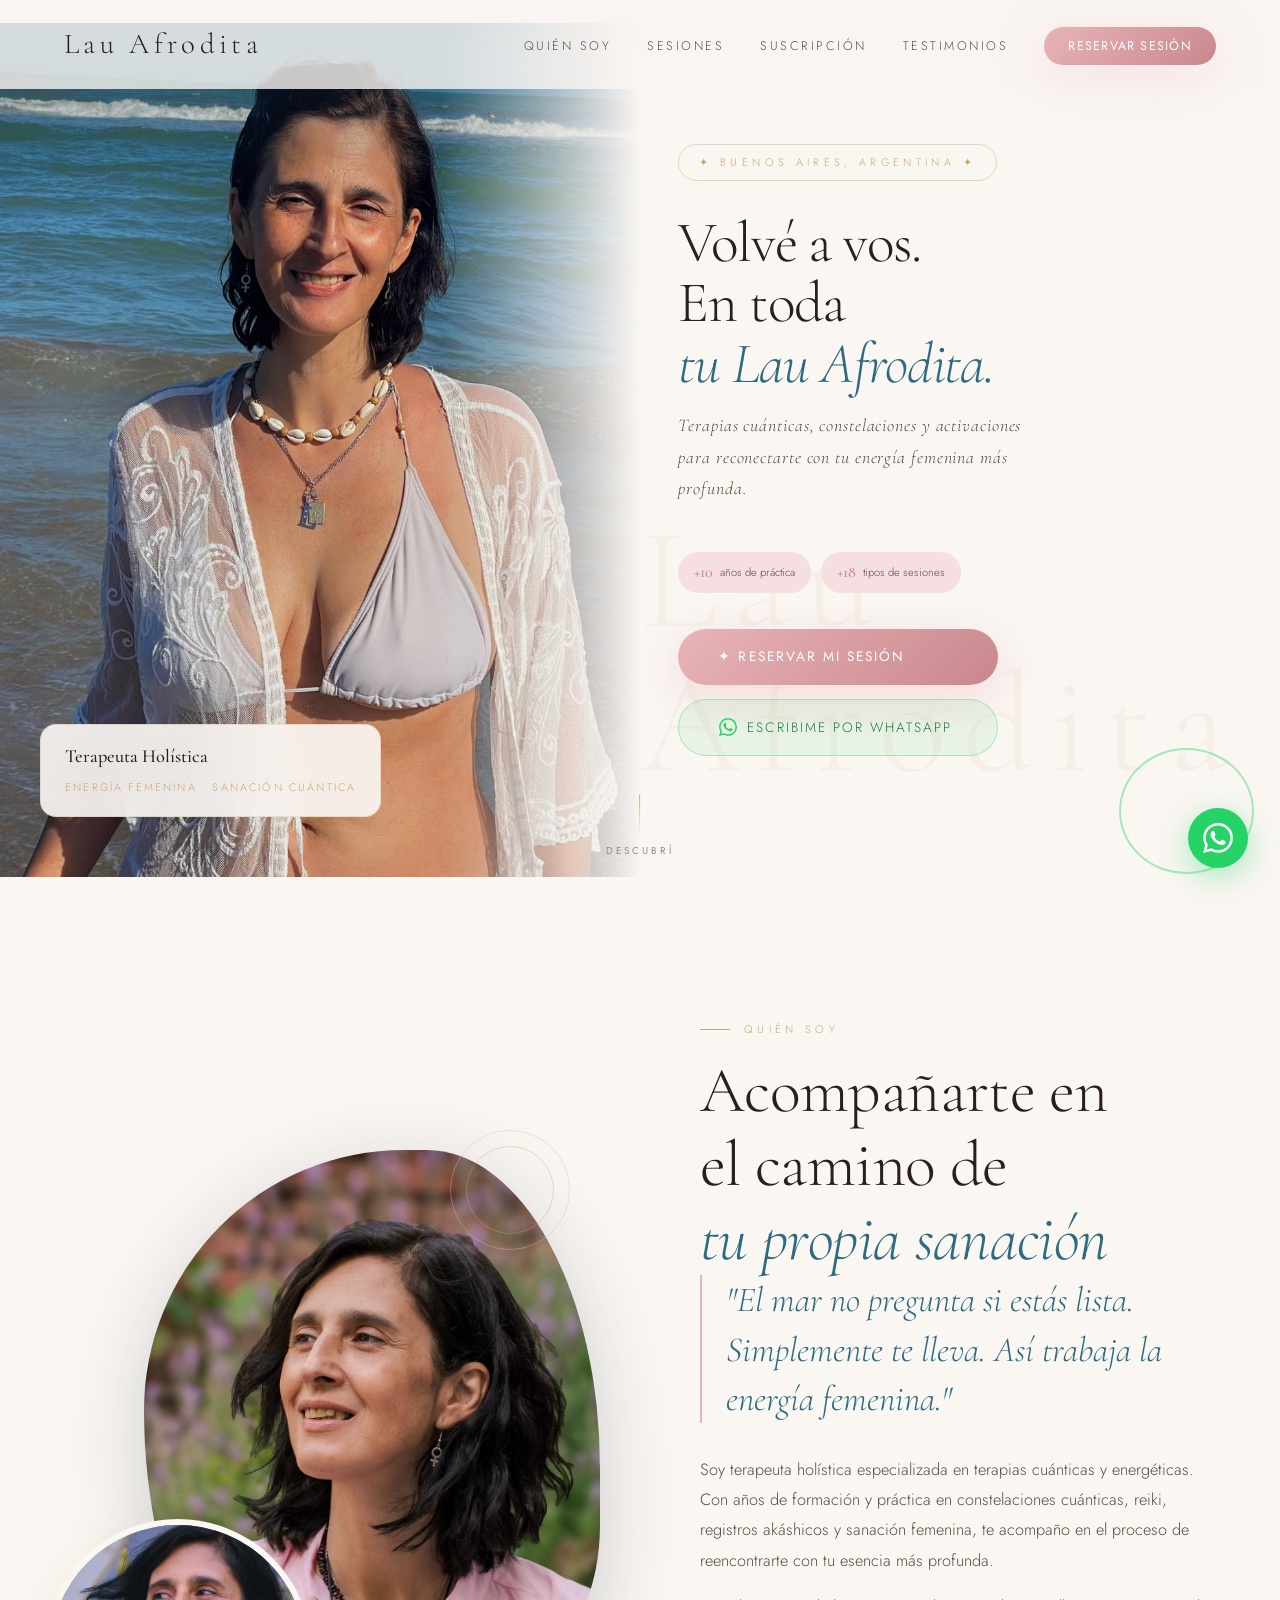
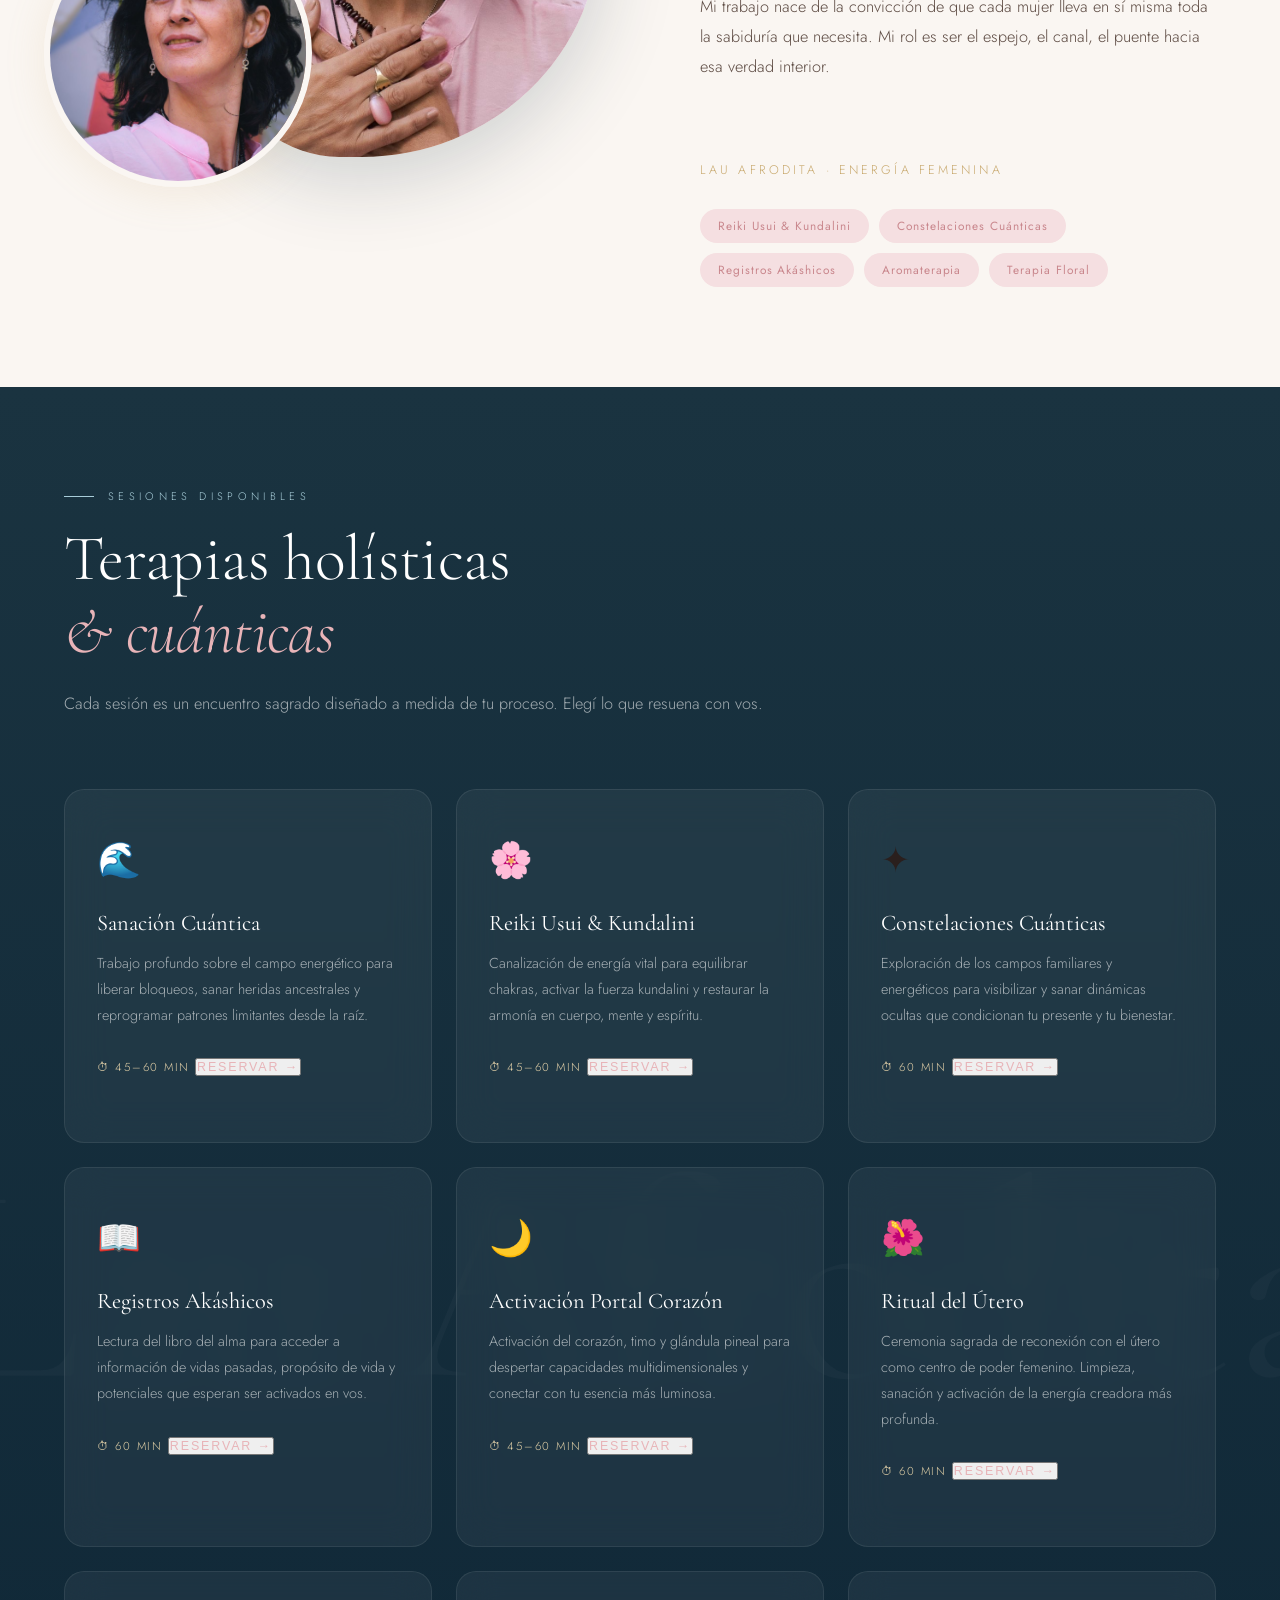
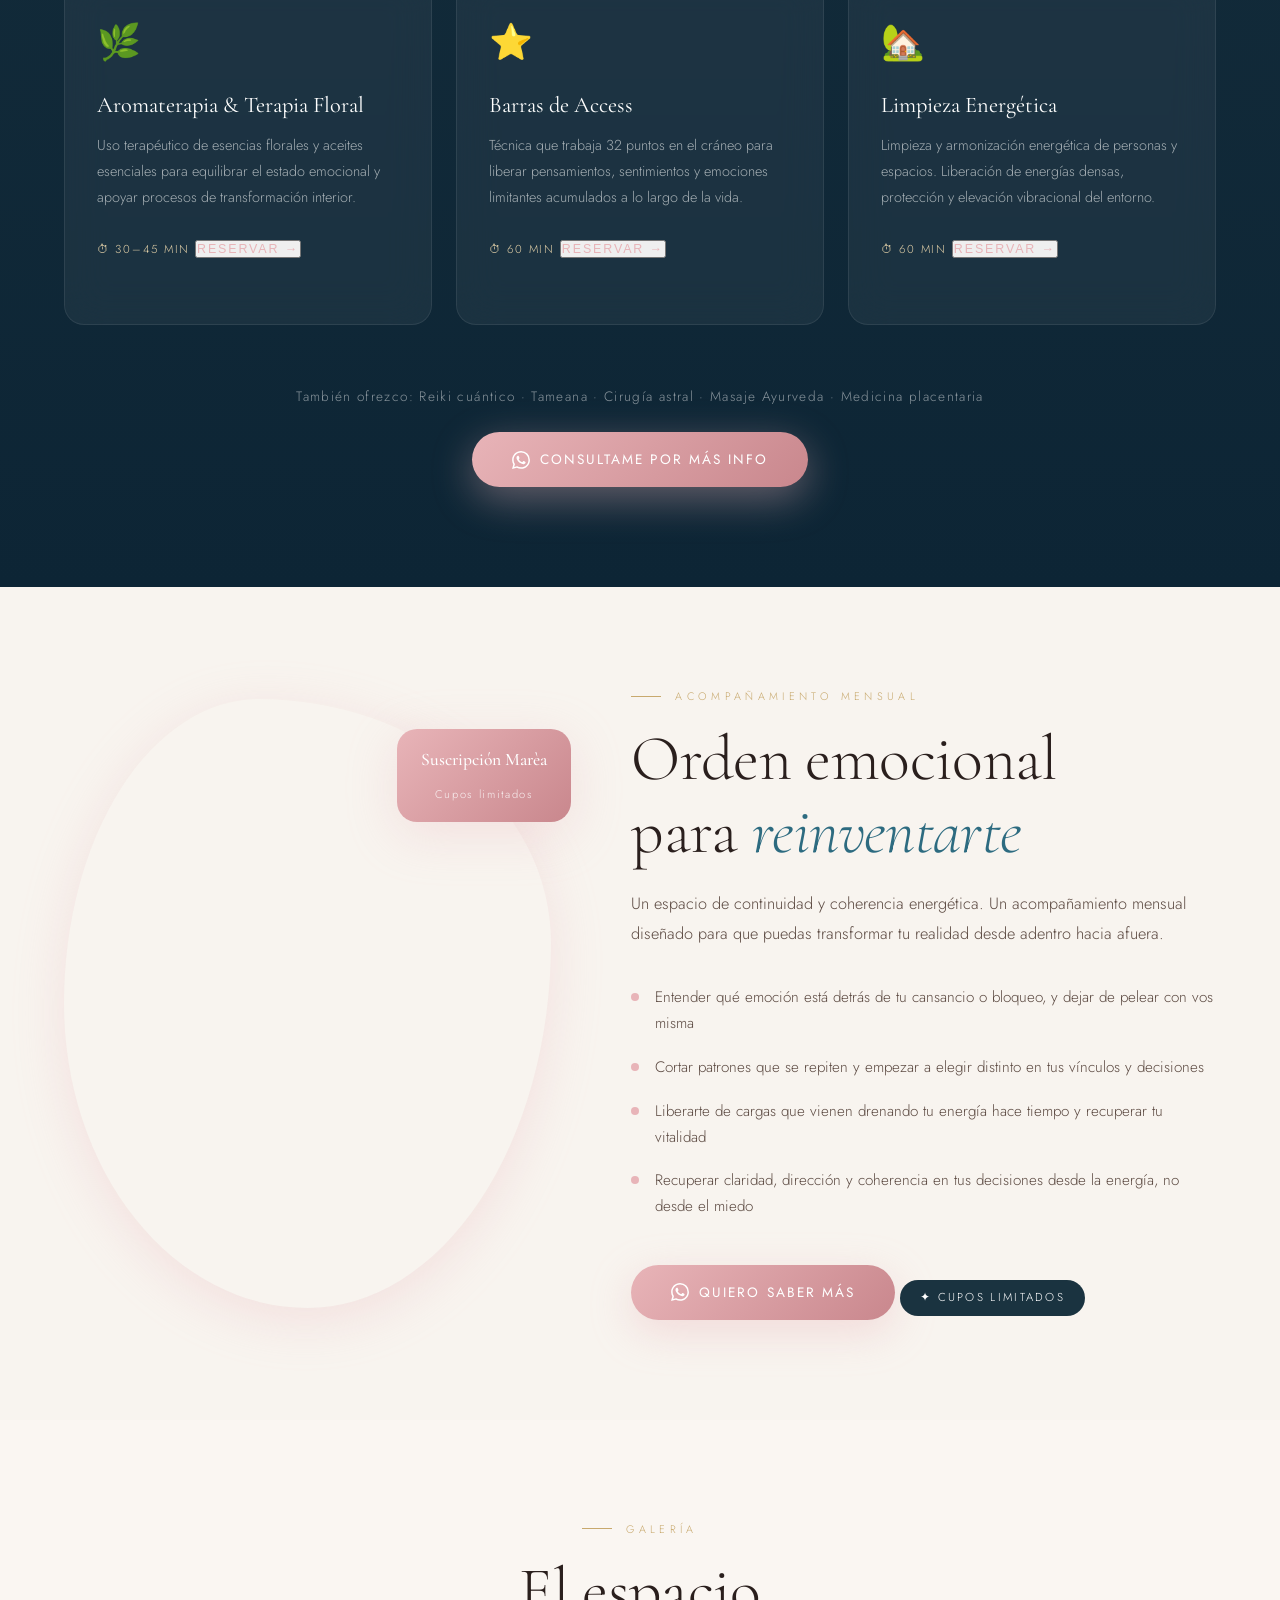
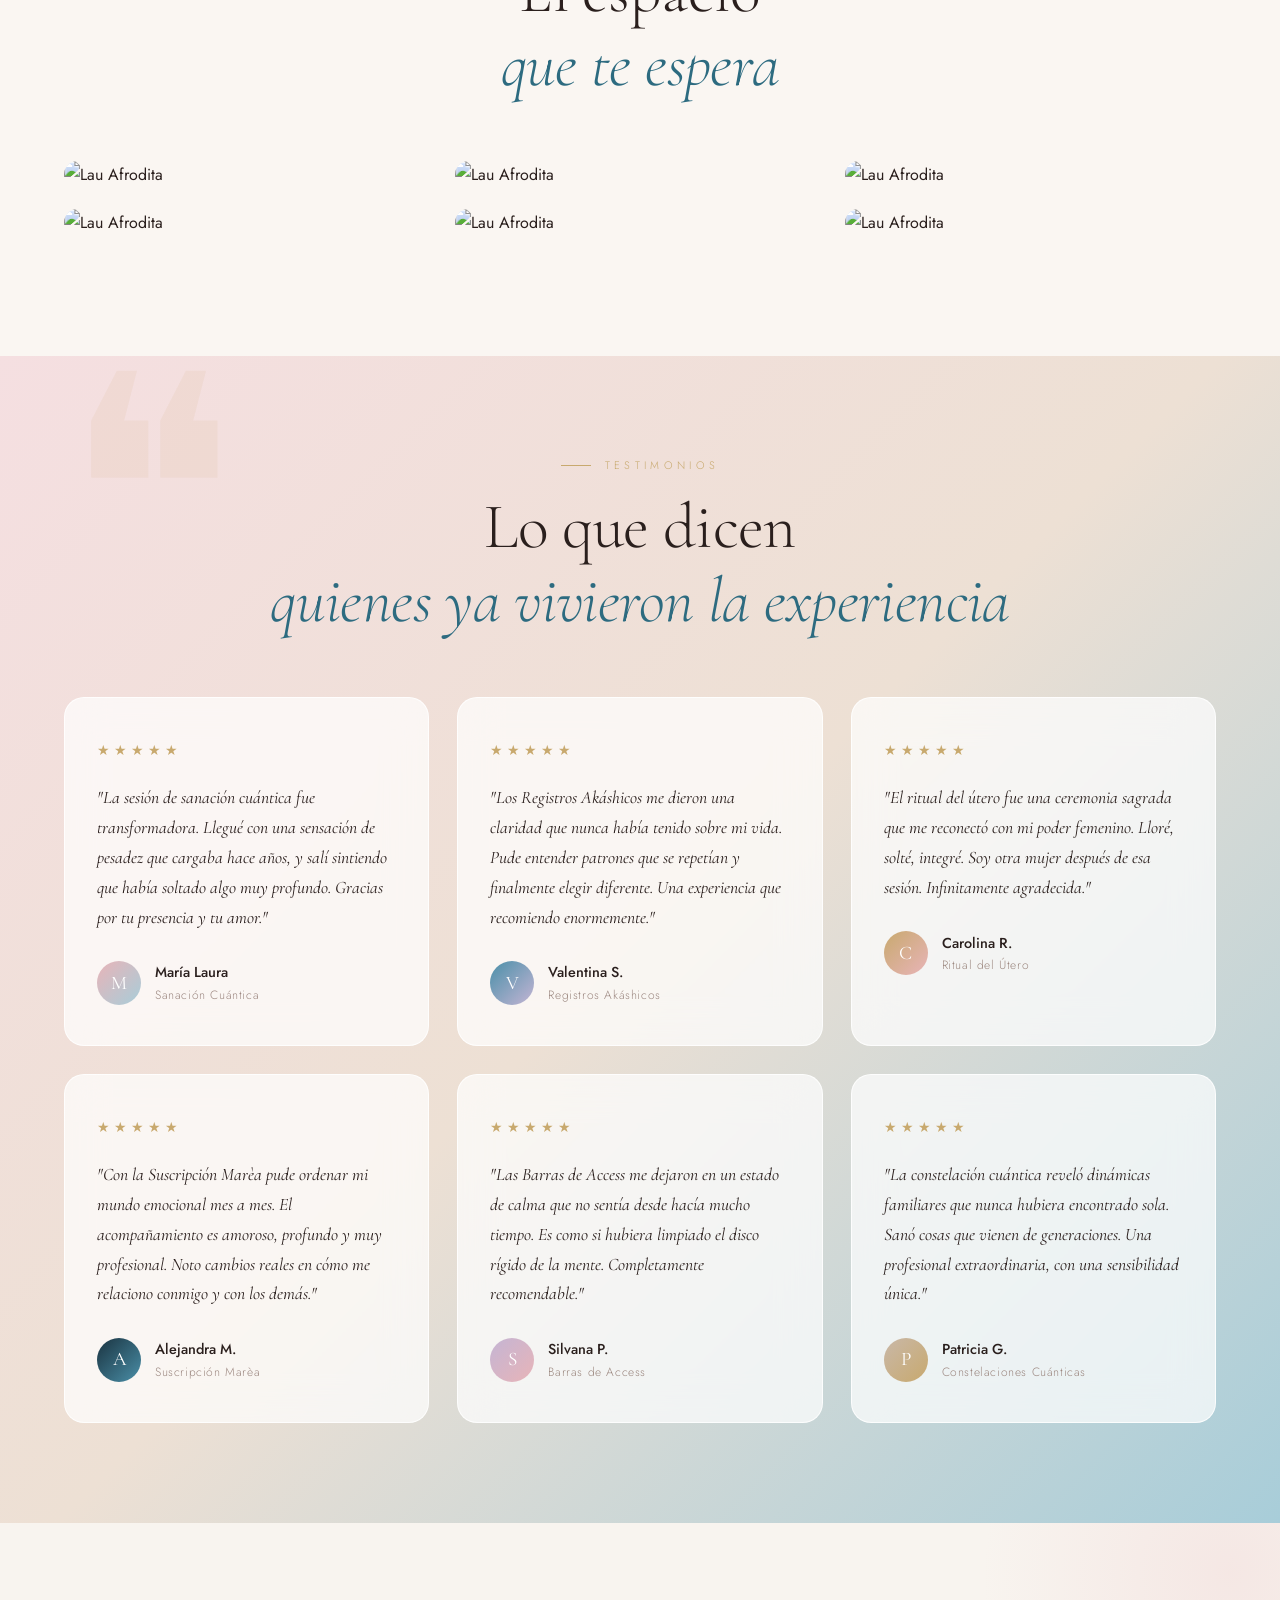
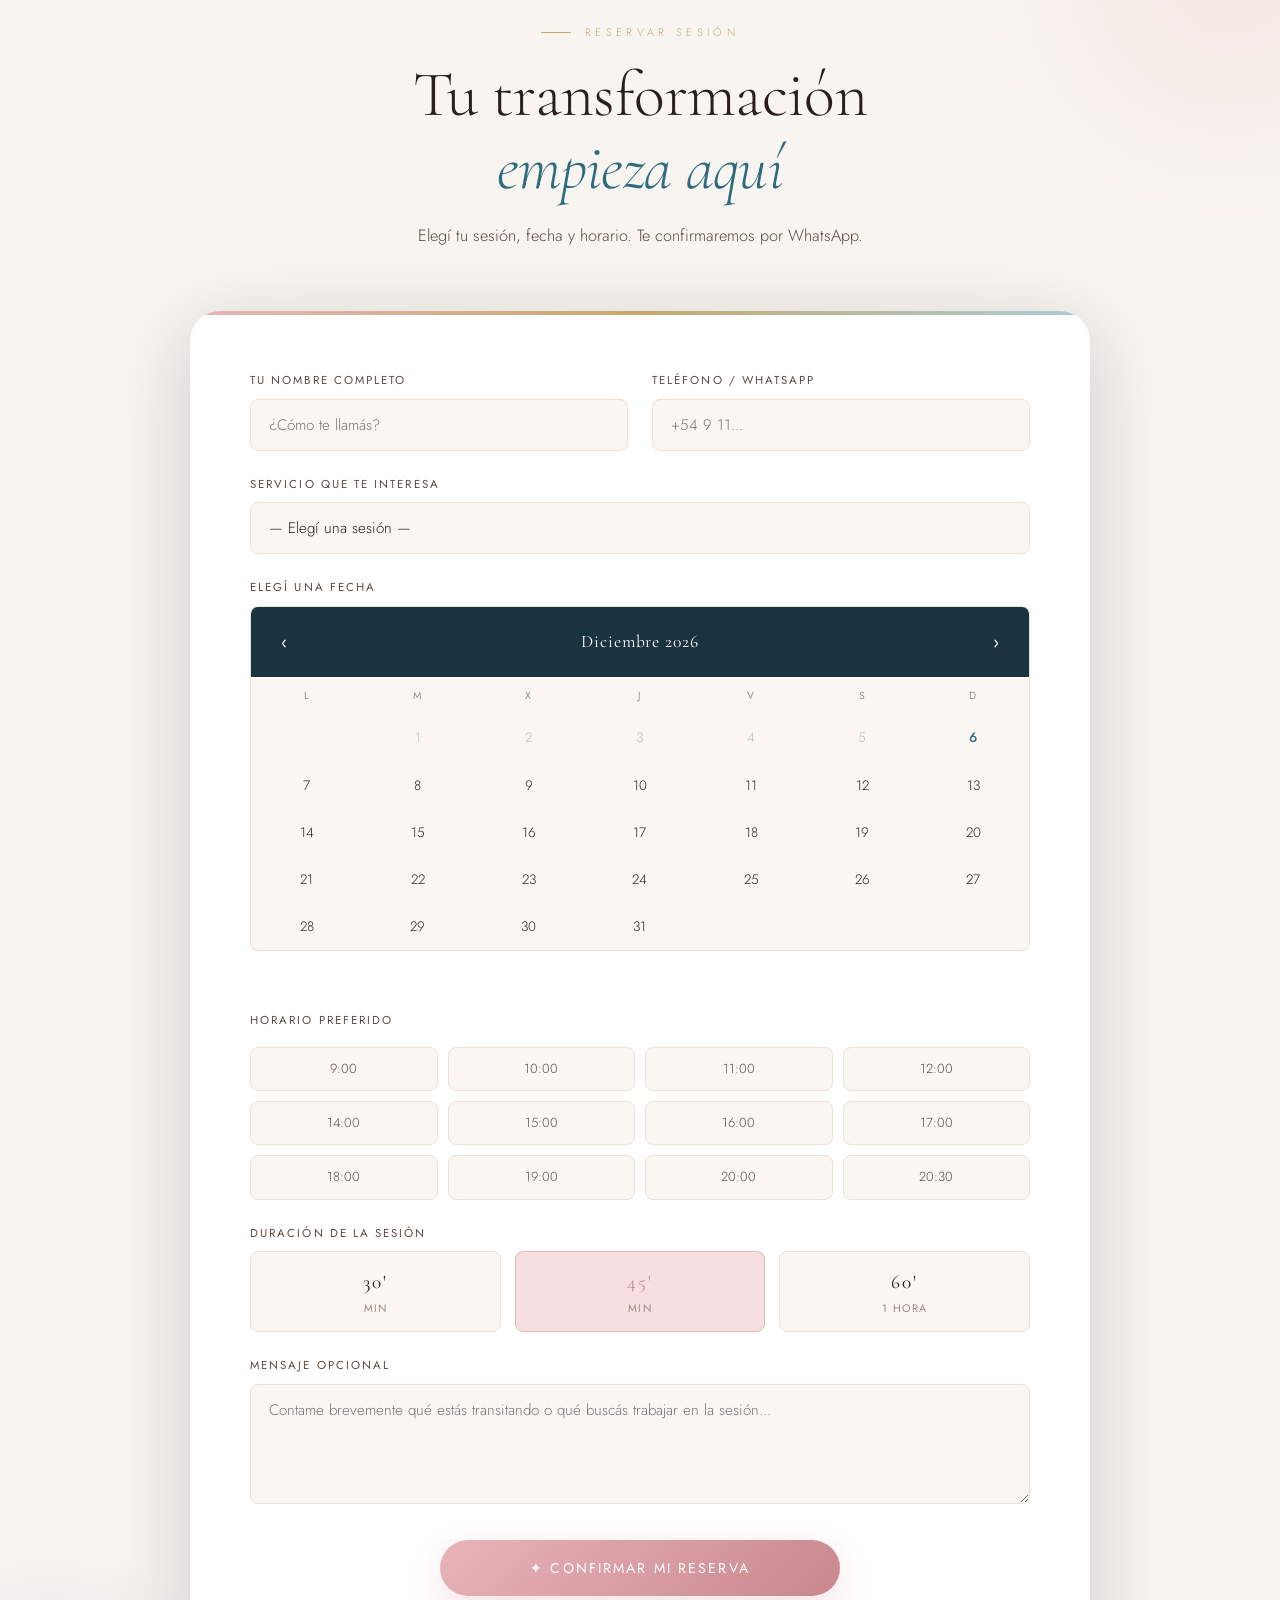
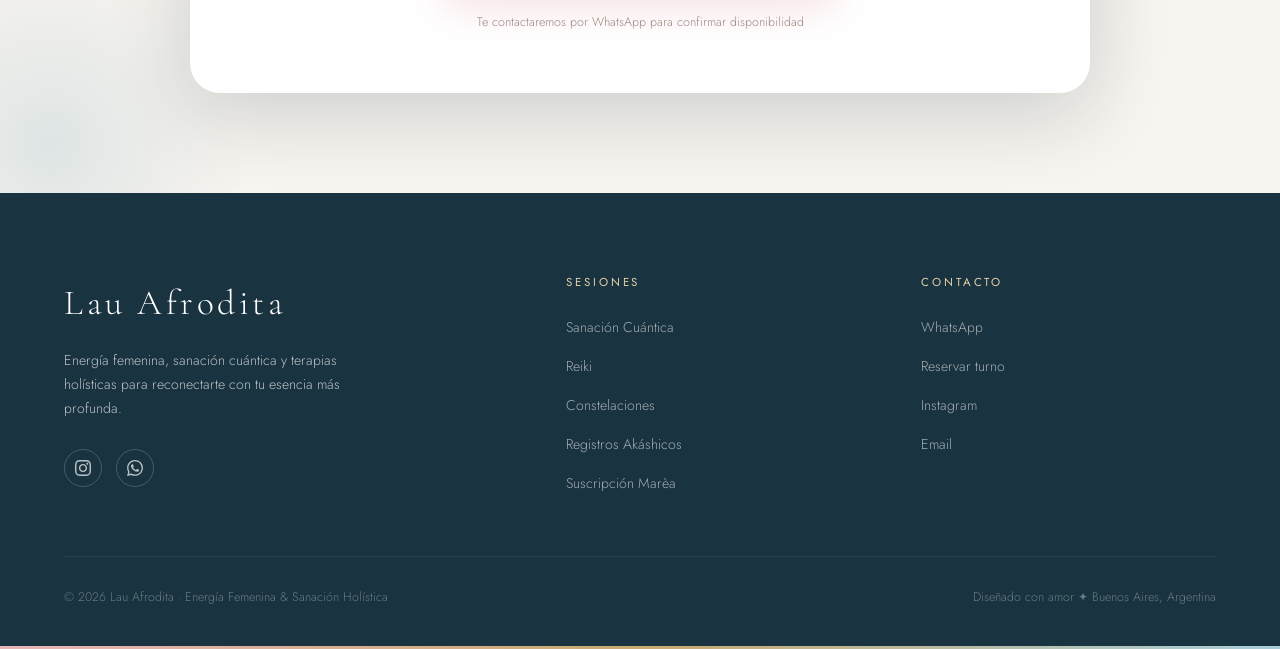
==== commit 7760f694: "merge nombre logo" ====
--- a/index.html
+++ b/index.html
@@ -3,20 +3,20 @@
 <head>
   <meta charset="UTF-8">
   <meta name="viewport" content="width=device-width, initial-scale=1.0">
-  <title>Marea · Energía Femenina & Sanación Holística</title>
+  <title>Lau Afrodita · Energía Femenina & Sanación Holística</title>
   <meta name="description" content="Constelaciones cuánticas, terapias energéticas, sanación femenina y activaciones emocionales. Conectá con tu energía más profunda.">
   <meta name="keywords" content="constelaciones cuánticas, terapia energética, sanación femenina, reiki, registros akáshicos, activación femenina, Buenos Aires">
-  <meta property="og:title" content="Marea · Energía Femenina & Sanación Holística">
+  <meta property="og:title" content="Lau Afrodita · Energía Femenina & Sanación Holística">
   <meta property="og:description" content="Sesiones de sanación, terapias cuánticas y activaciones emocionales. Tu transformación comienza aquí.">
   <meta property="og:type" content="website">
-  <link rel="canonical" href="https://marea.com.ar">
+  <link rel="canonical" href="https://Lau Afrodita.com.ar">
   <link rel="preconnect" href="https://fonts.googleapis.com">
   <link rel="preconnect" href="https://fonts.gstatic.com" crossorigin>
   <link href="https://fonts.googleapis.com/css2?family=Cormorant+Garamond:ital,wght@0,300;0,400;0,500;0,600;1,300;1,400;1,500&family=Jost:wght@200;300;400;500&family=Playfair+Display:ital,wght@0,400;0,500;1,400&display=swap" rel="stylesheet">
 <!--   <link rel="stylesheet" href="style.css"> -->
     <style>
       /* ===================================
-   MAREA · Style Sheet
+   Lau Afrodita · Style Sheet
    Energía Femenina & Sanación
    =================================== */
 
@@ -562,7 +562,7 @@
 }
 
 #servicios::before {
-  content: 'MAREA';
+  content: 'Lau Afrodita';
   position: absolute;
   top: 50%;
   left: 50%;
@@ -677,7 +677,7 @@
 
 .service-cta:hover { gap: 14px; color: var(--rose-pale); }
 
-/* ── SUSCRIPCIÓN MAREA ───────────── */
+/* ── SUSCRIPCIÓN Lau Afrodita ───────────── */
 #suscripcion {
   padding: 100px 5%;
   background: var(--pearl);
@@ -1697,7 +1697,7 @@
     }
 
     .hero-text-side::before {
-      content: 'MAREA';
+      content: 'Lau Afrodita';
       position: absolute;
       bottom: 40px;
       right: -20px;
@@ -1975,7 +1975,7 @@
 ══════════════════════════════════════ -->
 <!-- NAV -->
 <nav id="mainNav">
-  <a href="#" class="nav-logo" style="color:var(--text-dark);">Marea</a>
+  <a href="#" class="nav-logo" style="color:var(--text-dark);">Lau Afrodita</a>
   <ul class="nav-links">
     <li><a href="#sobre" style="color:var(--text-mid)">Quién Soy</a></li>
     <li><a href="#servicios" style="color:var(--text-mid)">Sesiones</a></li>
@@ -2007,7 +2007,7 @@
 
   <!-- FOTO lado izquierdo – protagonista total -->
   <div class="hero-photo-side" id="heroBg">
-    <img src="[data-uri]" alt="Terapeuta holística – Marea">
+    <img src="[data-uri]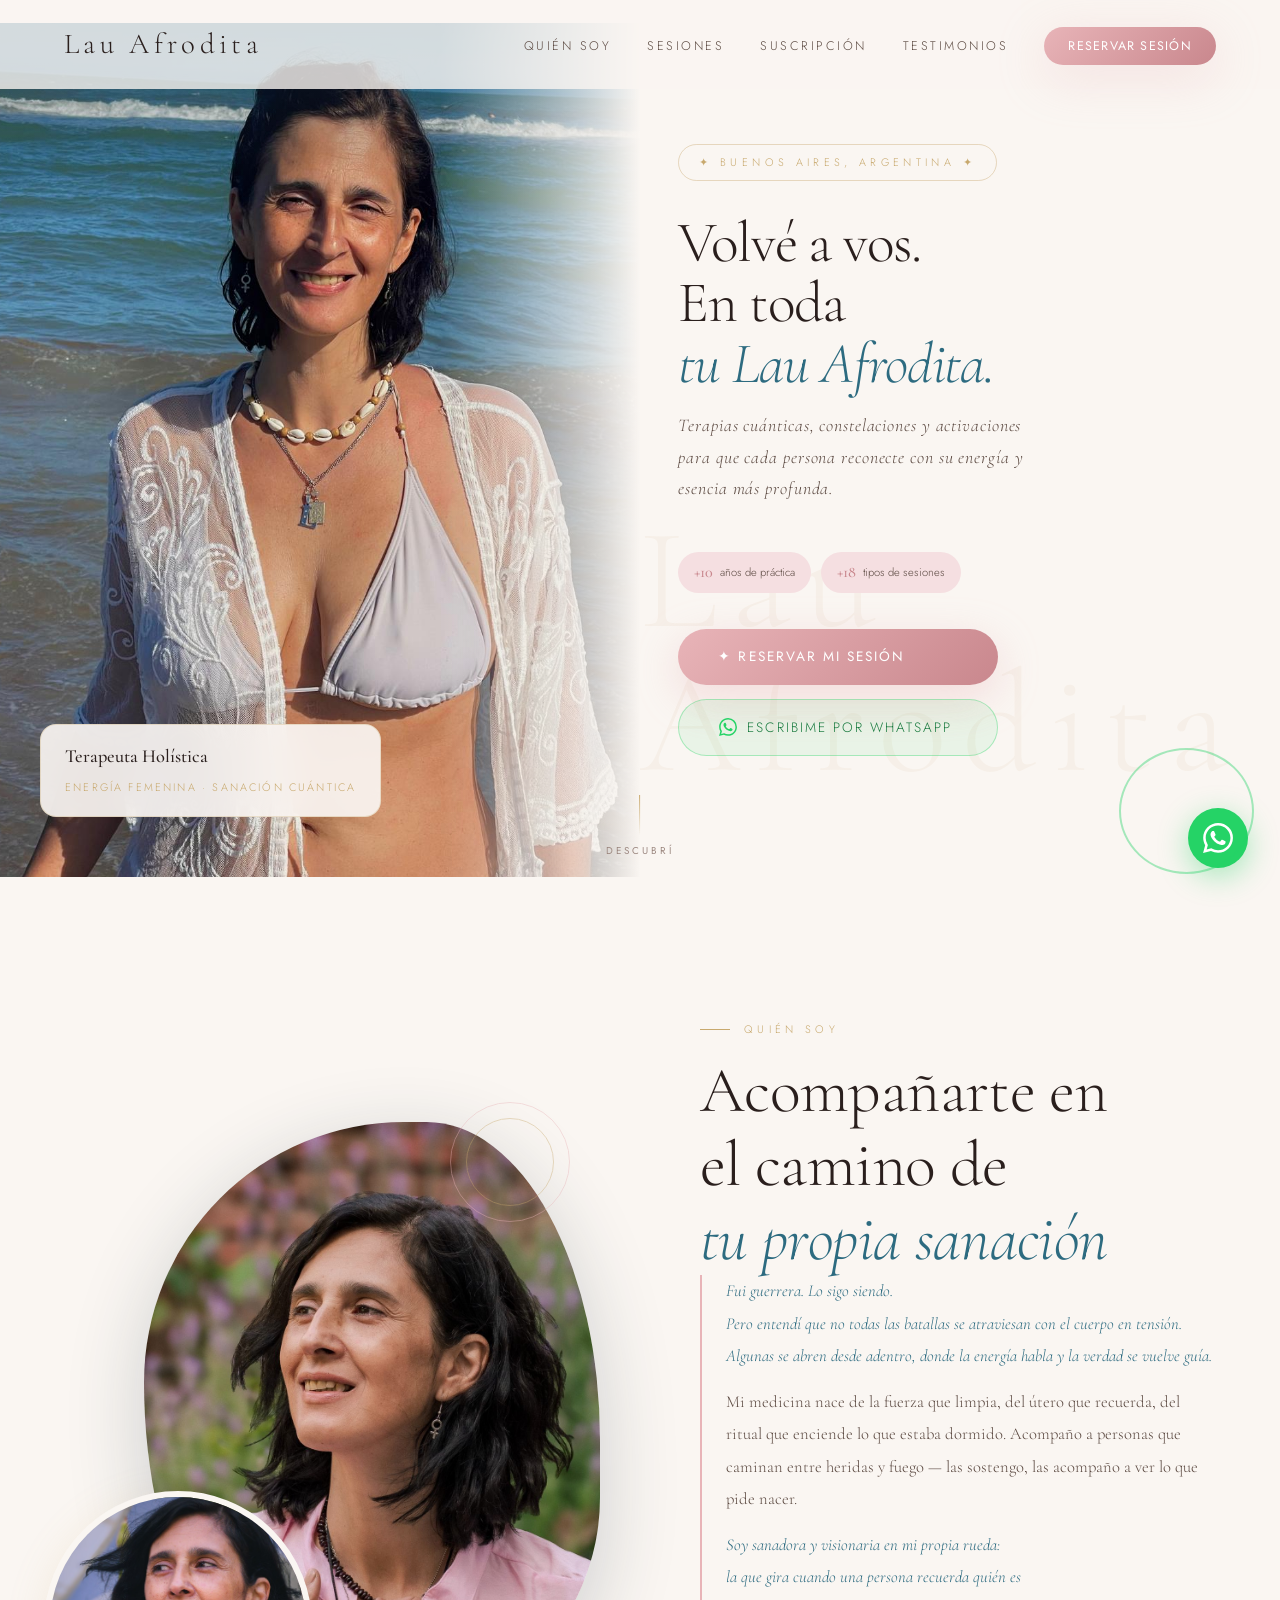
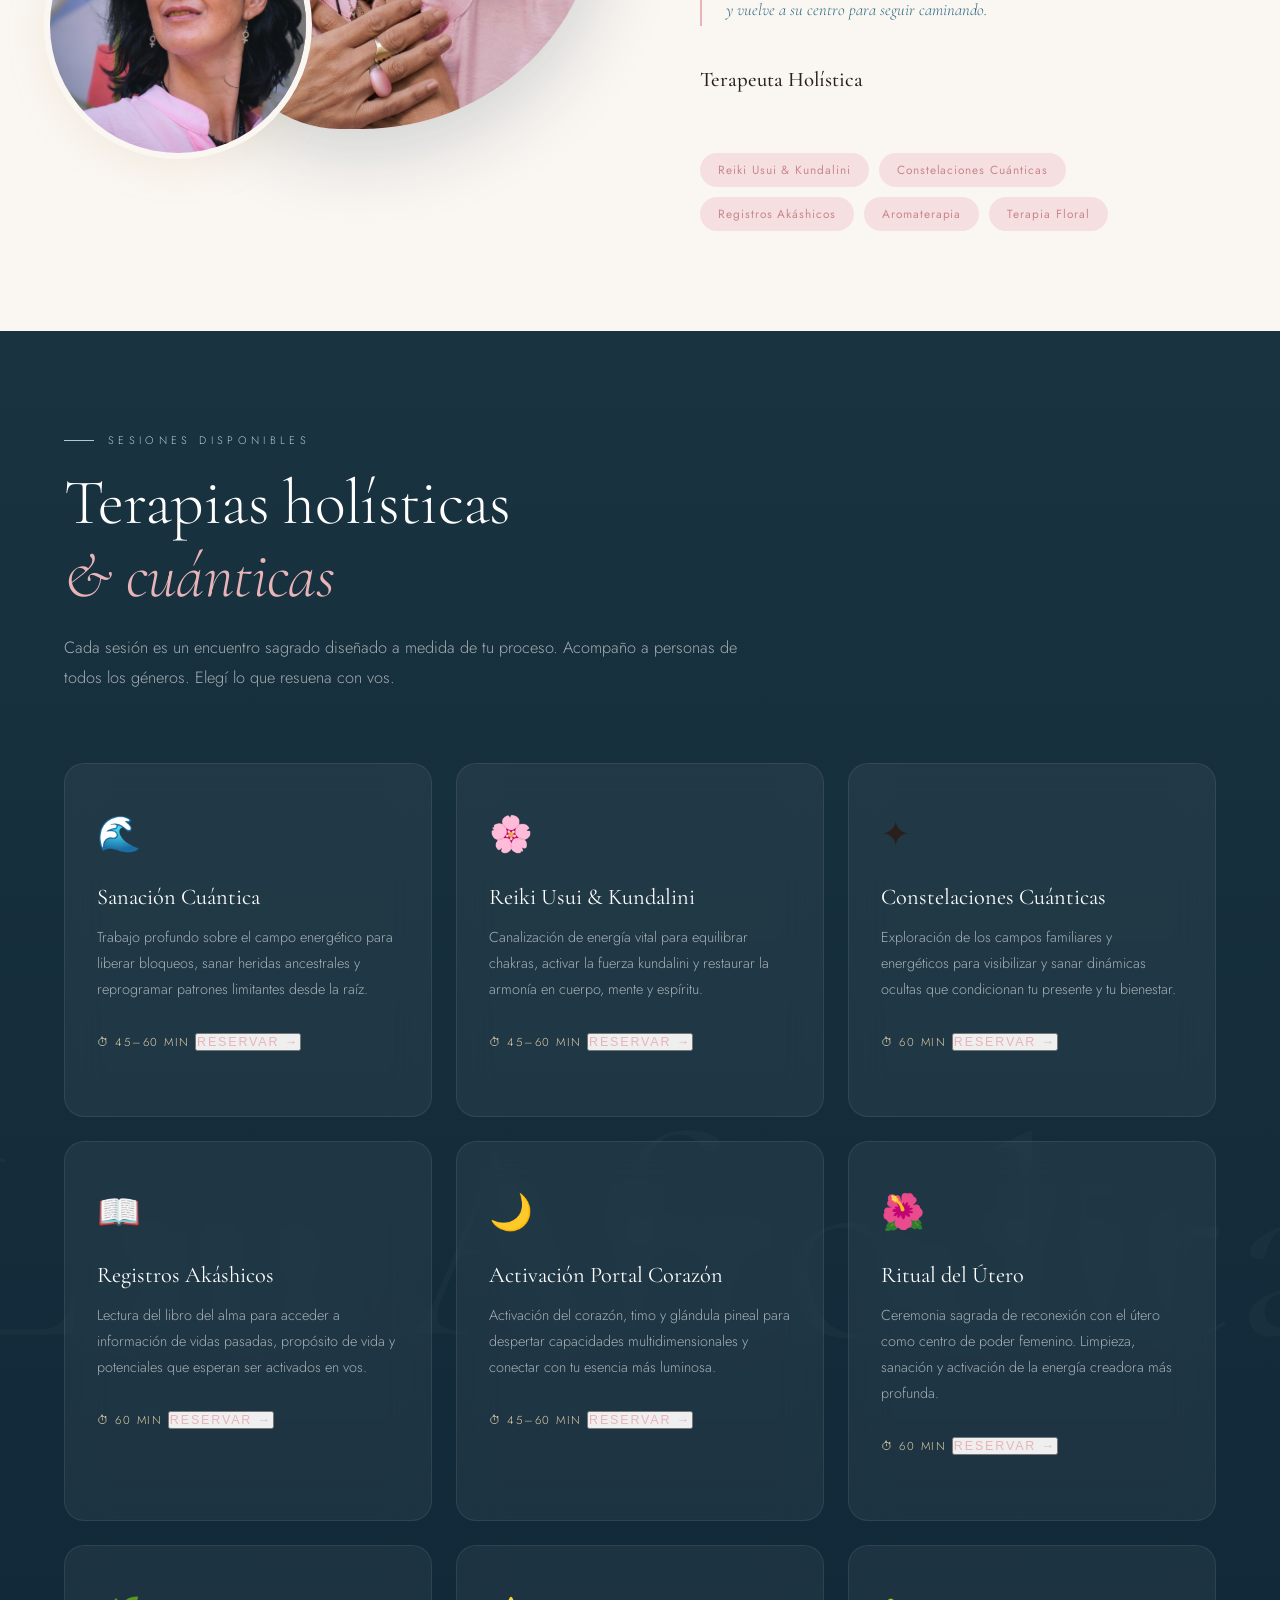
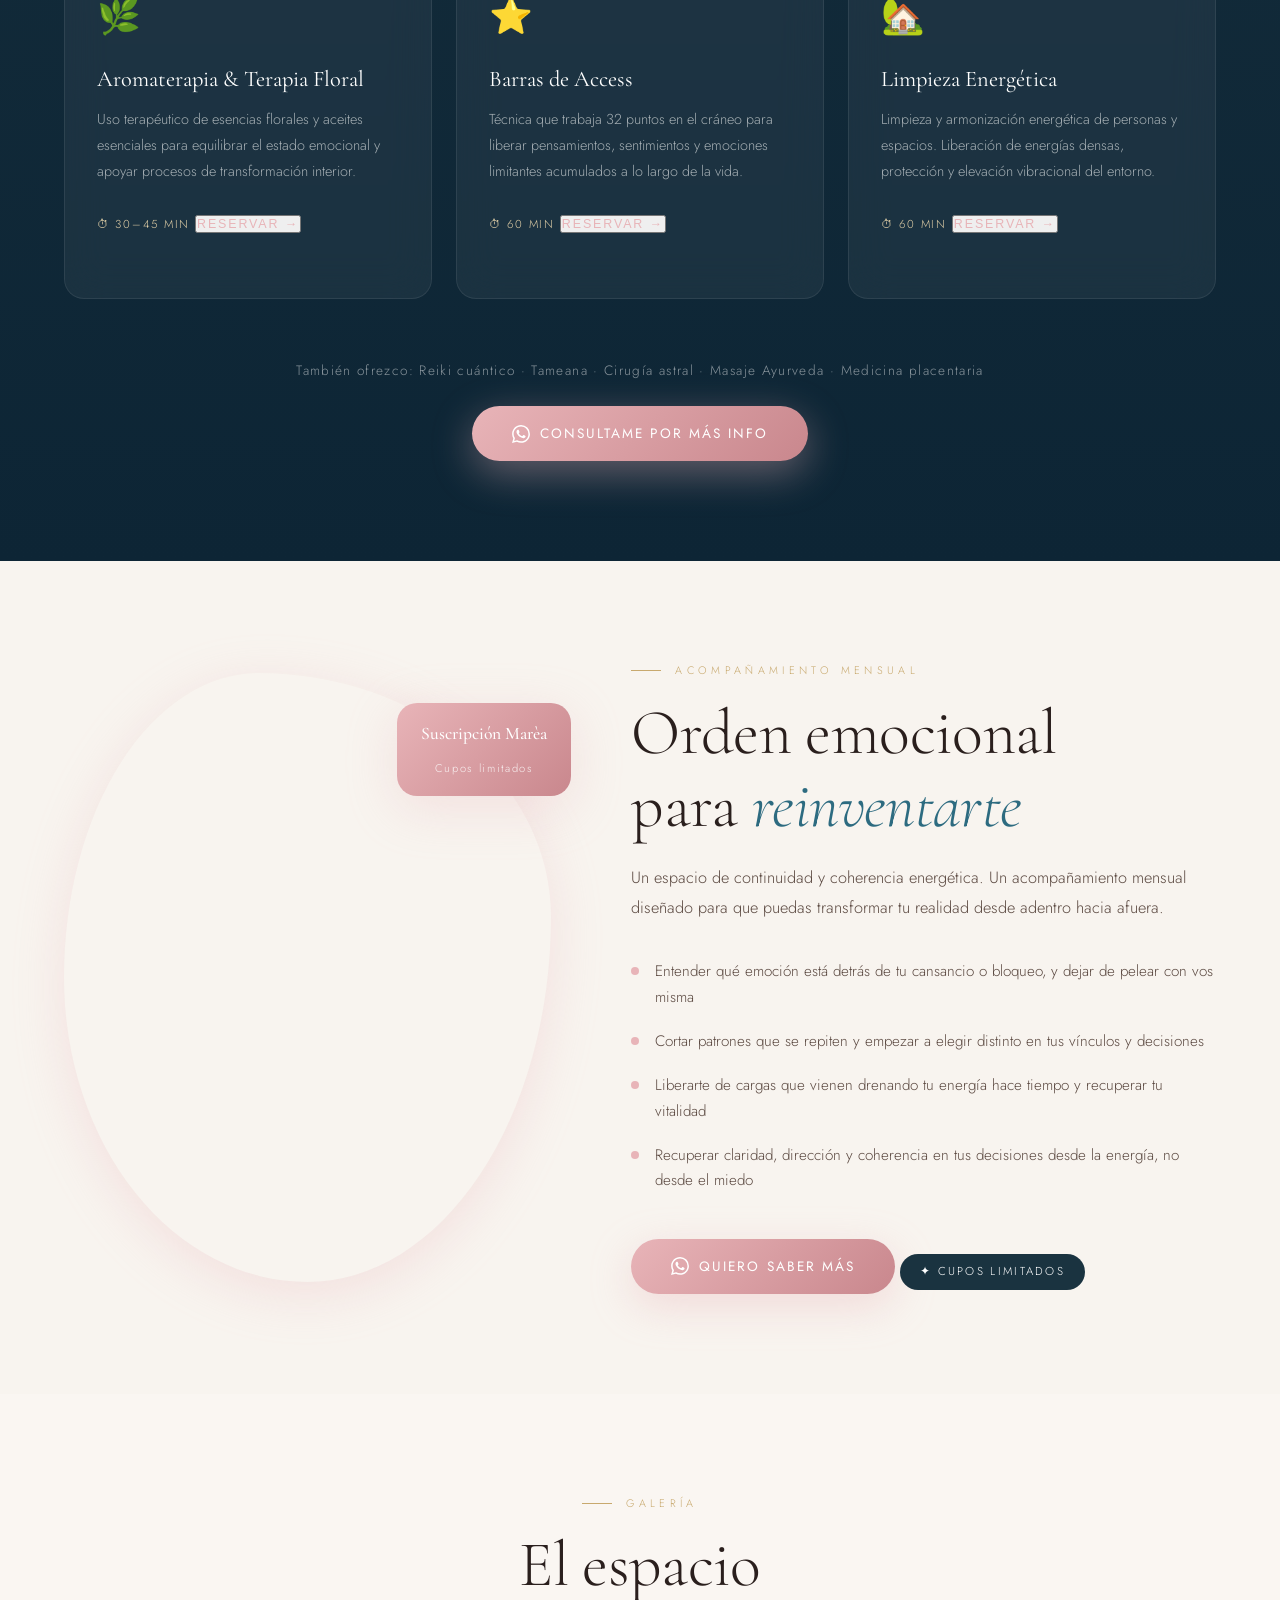
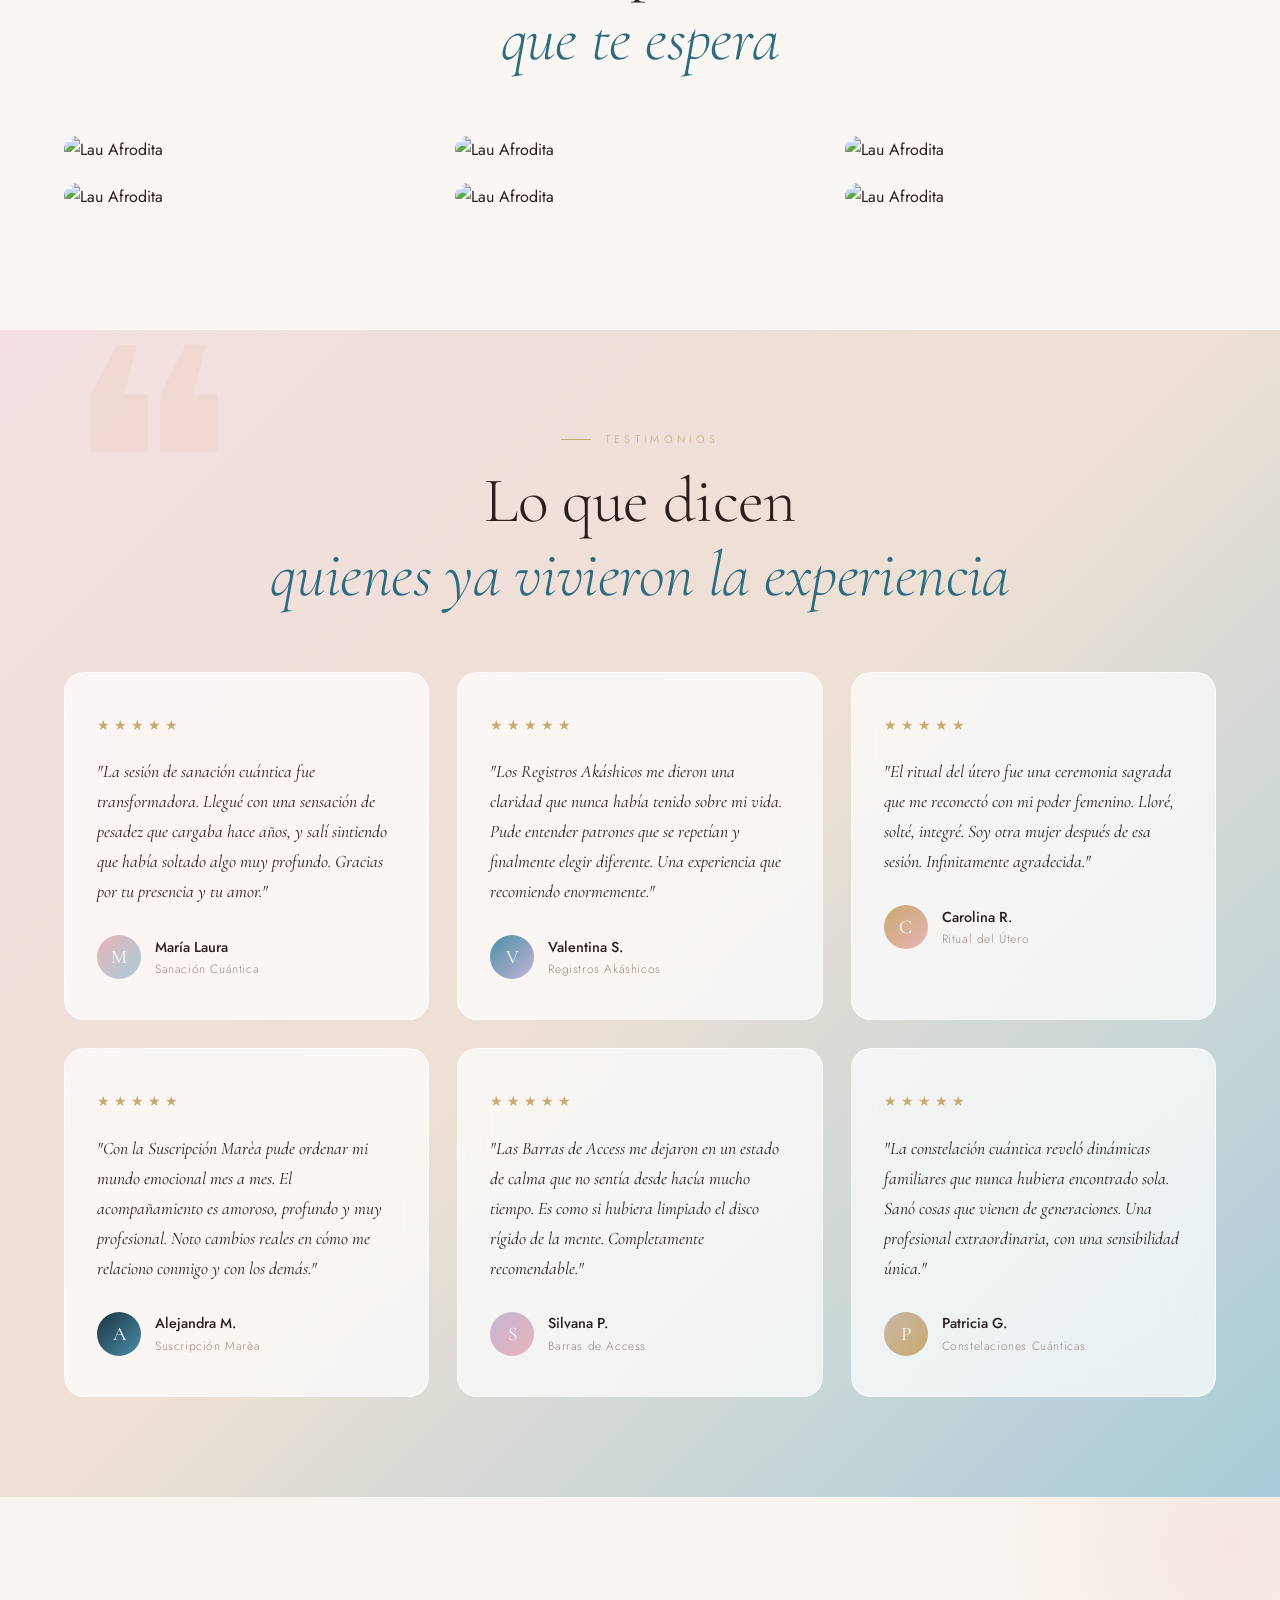
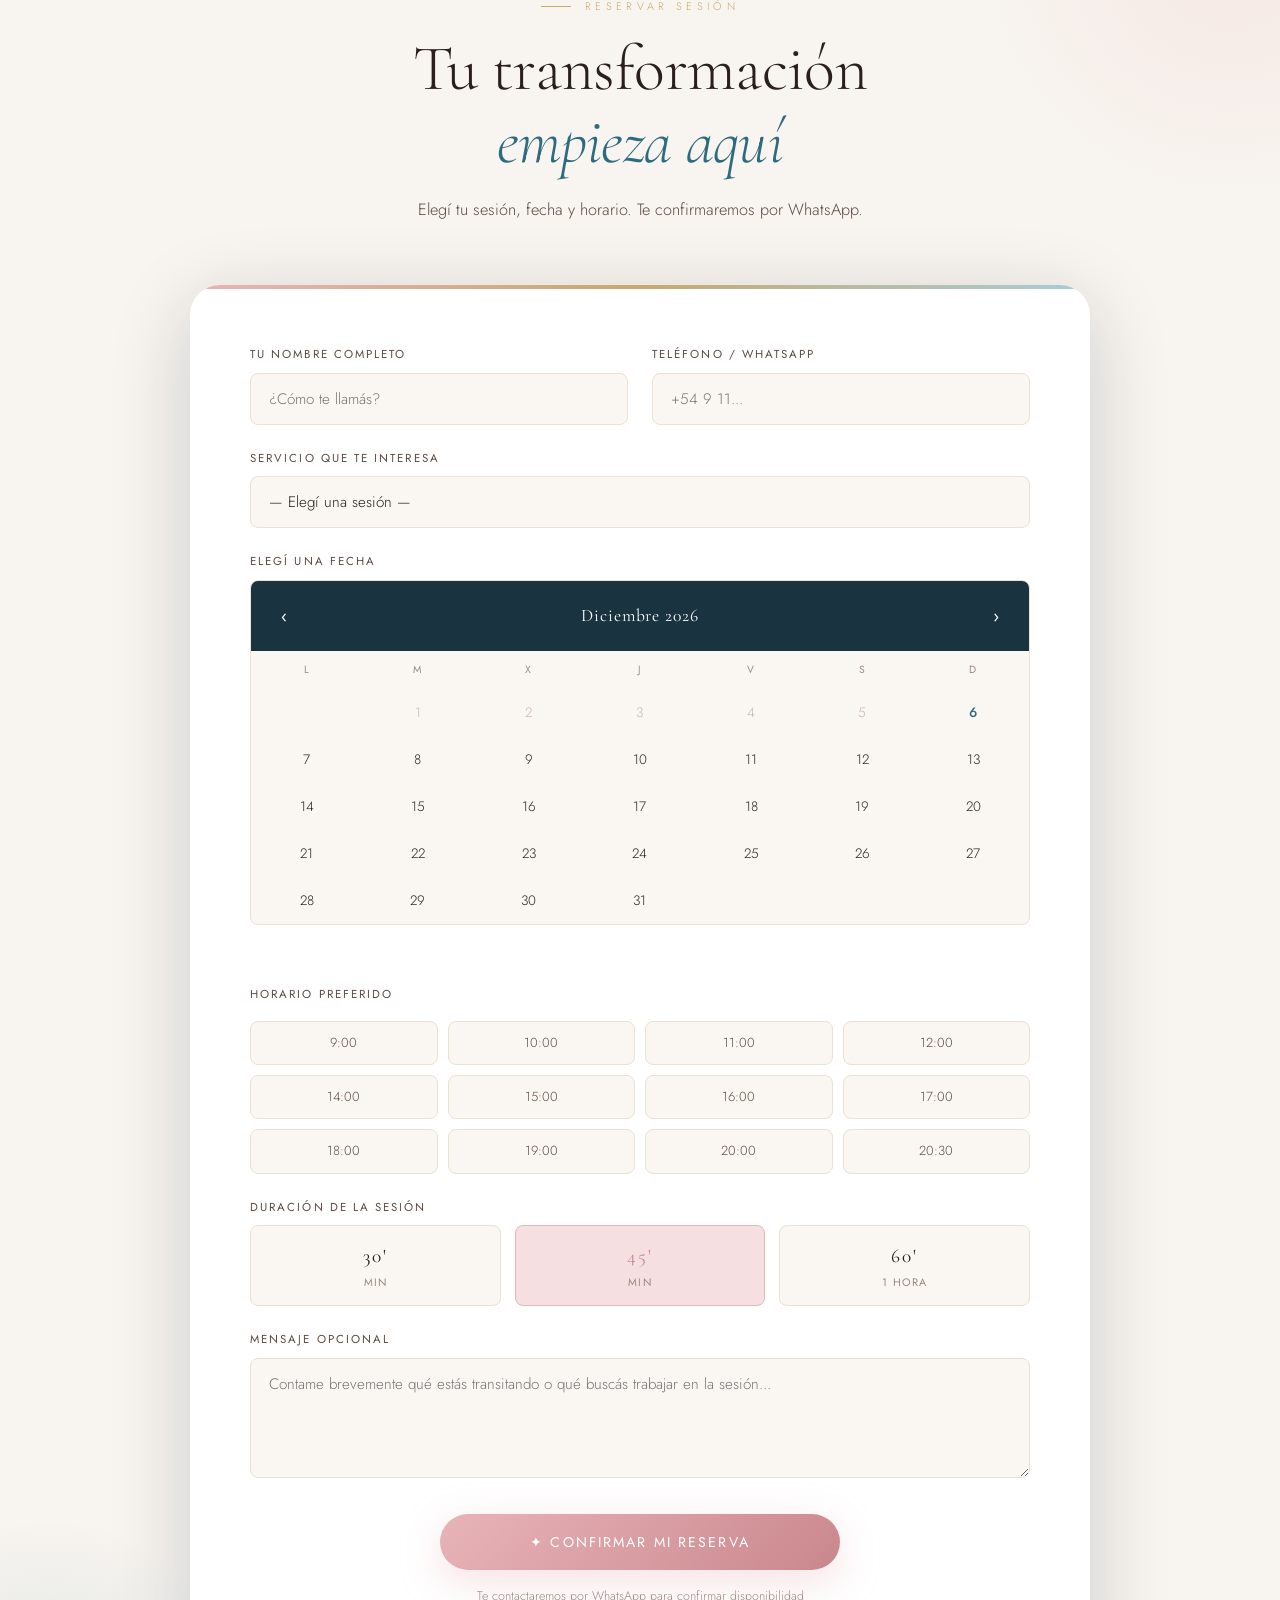
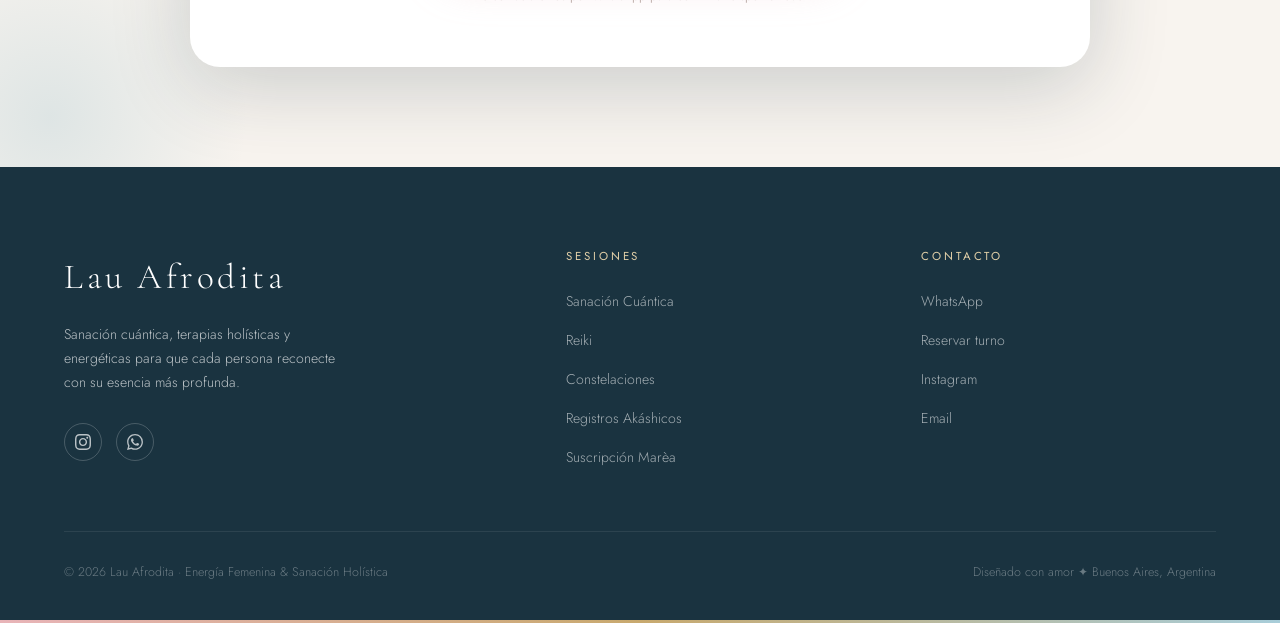
==== commit 195c65ae: "meet" ====
--- a/index.html
+++ b/index.html
@@ -2027,7 +2027,7 @@
     </h1>
 
     <p class="hero-subtitle">
-      Terapias cuánticas, constelaciones y activaciones para reconectarte con tu energía femenina más profunda.
+      Terapias cuánticas, constelaciones y activaciones para que cada persona reconecte con su energía y esencia más profunda.
     </p>
 
     <div class="hero-stats">
@@ -2078,17 +2078,28 @@
       <h2 class="section-title reveal">
         Acompañarte en<br>el camino de<br><em>tu propia sanación</em>
       </h2>
-      <blockquote class="sobre-quote reveal reveal-delay-1">
-        "El mar no pregunta si estás lista. Simplemente te lleva. Así trabaja la energía femenina."
-      </blockquote>
-      <p class="section-body reveal reveal-delay-2">
-        Soy terapeuta holística especializada en terapias cuánticas y energéticas. Con años de formación y práctica en constelaciones cuánticas, reiki, registros akáshicos y sanación femenina, te acompaño en el proceso de reencontrarte con tu esencia más profunda.
-      </p>
-      <p class="section-body reveal reveal-delay-3" style="margin-top:16px;">
-        Mi trabajo nace de la convicción de que cada mujer lleva en sí misma toda la sabiduría que necesita. Mi rol es ser el espejo, el canal, el puente hacia esa verdad interior.
-      </p>
+      <div class="sobre-poema reveal reveal-delay-1" style="
+        font-family: var(--font-display);
+        font-size: clamp(0.95rem, 1.3vw, 1.08rem);
+        font-weight: 300;
+        color: var(--text-mid);
+        line-height: 1.95;
+        margin-bottom: 28px;
+        padding-left: 24px;
+        border-left: 2px solid var(--rose);
+      ">
+        <p style="margin-bottom:0.8em;font-style:italic;color:var(--teal-dark);">Fui guerrera. Lo sigo siendo.<br>
+        Pero entendí que no todas las batallas se atraviesan con el cuerpo en tensión.<br>
+        Algunas se abren desde adentro, donde la energía habla y la verdad se vuelve guía.</p>
+
+        <p style="margin-bottom:0.8em;">Mi medicina nace de la fuerza que limpia, del útero que recuerda, del ritual que enciende lo que estaba dormido. Acompaño a personas que caminan entre heridas y fuego — las sostengo, las acompaño a ver lo que pide nacer.</p>
+
+        <p style="font-style:italic;color:var(--teal-dark);">Soy sanadora y visionaria en mi propia rueda:<br>
+        la que gira cuando una persona recuerda quién es<br>
+        y vuelve a su centro para seguir caminando.</p>
+      </div>
       <p class="sobre-name reveal reveal-delay-4">Terapeuta Holística</p>
-      <p class="sobre-role reveal reveal-delay-4">Lau Afrodita · Energía Femenina</p>
+      <p class="sobre-role reveal reveal-delay-4">Lau Afrodita · Sanación &amp; Energía</p>
       <div class="sobre-badges reveal reveal-delay-5">
         <span class="badge">Reiki Usui & Kundalini</span>
         <span class="badge">Constelaciones Cuánticas</span>
@@ -2111,7 +2122,7 @@
         Terapias holísticas<br><em>& cuánticas</em>
       </h2>
       <p class="section-body reveal reveal-delay-1" style="color:rgba(255,255,255,0.6);margin-top:20px;">
-        Cada sesión es un encuentro sagrado diseñado a medida de tu proceso. Elegí lo que resuena con vos.
+        Cada sesión es un encuentro sagrado diseñado a medida de tu proceso. Acompaño a personas de todos los géneros. Elegí lo que resuena con vos.
       </p>
     </div>
 
@@ -2555,21 +2566,25 @@
     <p class="modal-sub" id="modalSummary"></p>
 
     <div class="modal-actions">
-      <button class="modal-btn modal-btn-whatsapp" id="btnWaCliente">
-        <svg width="20" height="20" viewBox="0 0 24 24" fill="currentColor"><path d="M17.472 14.382c-.297-.149-1.758-.867-2.03-.967-.273-.099-.471-.148-.67.15-.197.297-.767.966-.94 1.164-.173.199-.347.223-.644.075-.297-.15-1.255-.463-2.39-1.475-.883-.788-1.48-1.761-1.653-2.059-.173-.297-.018-.458.13-.606.134-.133.298-.347.446-.52.149-.174.198-.298.298-.497.099-.198.05-.371-.025-.52-.075-.149-.669-1.612-.916-2.207-.242-.579-.487-.5-.669-.51-.173-.008-.371-.01-.57-.01-.198 0-.52.074-.792.372-.272.297-1.04 1.016-1.04 2.479 0 1.462 1.065 2.875 1.213 3.074.149.198 2.096 3.2 5.077 4.487.709.306 1.262.489 1.694.625.712.227 1.36.195 1.871.118.571-.085 1.758-.719 2.006-1.413.248-.694.248-1.289.173-1.413-.074-.124-.272-.198-.57-.347m-5.421 7.403h-.004a9.87 9.87 0 01-5.031-1.378l-.361-.214-3.741.982.998-3.648-.235-.374a9.86 9.86 0 01-1.51-5.26c.001-5.45 4.436-9.884 9.888-9.884 2.64 0 5.122 1.03 6.988 2.898a9.825 9.825 0 012.893 6.994c-.003 5.45-4.437 9.884-9.885 9.884m8.413-18.297A11.815 11.815 0 0012.05 0C5.495 0 .16 5.335.157 11.892c0 2.096.547 4.142 1.588 5.945L.057 24l6.305-1.654a11.882 11.882 0 005.683 1.448h.005c6.554 0 11.89-5.335 11.893-11.893a11.821 11.821 0 00-3.48-8.413z"/></svg>
-        Enviar mi solicitud por WhatsApp
-      </button>
-
-      <button class="modal-btn modal-btn-calendar" id="btnCalendar">
-        📅 Agendar en Google Calendar
-      </button>
-
-      <button class="modal-btn modal-btn-copy" id="btnCopyText">
-        📋 Copiar texto para agendar
+      <!-- Único botón: WhatsApp a la dueña con link de Google Calendar incluido -->
+      <button class="modal-btn" id="btnNotifDuena" style="
+        background: linear-gradient(135deg, #25D366, #128C7E);
+        color: white;
+        border: none;
+        display: flex;
+        align-items: center;
+        justify-content: center;
+        gap: 10px;
+        font-size: 0.88rem;
+        font-weight: 500;
+        letter-spacing: 0.05em;
+        padding: 18px 28px;
+        width: 100%;
+      ">
+        <svg width="22" height="22" viewBox="0 0 24 24" fill="currentColor"><path d="M17.472 14.382c-.297-.149-1.758-.867-2.03-.967-.273-.099-.471-.148-.67.15-.197.297-.767.966-.94 1.164-.173.199-.347.223-.644.075-.297-.15-1.255-.463-2.39-1.475-.883-.788-1.48-1.761-1.653-2.059-.173-.297-.018-.458.13-.606.134-.133.298-.347.446-.52.149-.174.198-.298.298-.497.099-.198.05-.371-.025-.52-.075-.149-.669-1.612-.916-2.207-.242-.579-.487-.5-.669-.51-.173-.008-.371-.01-.57-.01-.198 0-.52.074-.792.372-.272.297-1.04 1.016-1.04 2.479 0 1.462 1.065 2.875 1.213 3.074.149.198 2.096 3.2 5.077 4.487.709.306 1.262.489 1.694.625.712.227 1.36.195 1.871.118.571-.085 1.758-.719 2.006-1.413.248-.694.248-1.289.173-1.413-.074-.124-.272-.198-.57-.347m-5.421 7.403h-.004a9.87 9.87 0 01-5.031-1.378l-.361-.214-3.741.982.998-3.648-.235-.374a9.86 9.86 0 01-1.51-5.26c.001-5.45 4.436-9.884 9.888-9.884 2.64 0 5.122 1.03 6.988 2.898a9.825 9.825 0 012.893 6.994c-.003 5.45-4.437 9.884-9.885 9.884m8.413-18.297A11.815 11.815 0 0012.05 0C5.495 0 .16 5.335.157 11.892c0 2.096.547 4.142 1.588 5.945L.057 24l6.305-1.654a11.882 11.882 0 005.683 1.448h.005c6.554 0 11.89-5.335 11.893-11.893a11.821 11.821 0 00-3.48-8.413z"/></svg>
+        Notificarme + agendar en Calendar 📅
       </button>
     </div>
-
-    <div class="copy-area" id="calendarCopyText"></div>
   </div>
 </div>
 
@@ -2580,7 +2595,7 @@
   <div class="footer-inner">
     <div class="footer-brand">
       <p class="logo">Lau Afrodita</p>
-      <p class="footer-tagline">Energía femenina, sanación cuántica y terapias holísticas para reconectarte con tu esencia más profunda.</p>
+      <p class="footer-tagline">Sanación cuántica, terapias holísticas y energéticas para que cada persona reconecte con su esencia más profunda.</p>
       <div class="social-links">
         <a href="https://instagram.com" target="_blank" rel="noopener" class="social-link" aria-label="Instagram">
           <svg width="16" height="16" viewBox="0 0 24 24" fill="currentColor"><path d="M12 2.163c3.204 0 3.584.012 4.85.07 3.252.148 4.771 1.691 4.919 4.919.058 1.265.069 1.645.069 4.849 0 3.205-.012 3.584-.069 4.849-.149 3.225-1.664 4.771-4.919 4.919-1.266.058-1.644.07-4.85.07-3.204 0-3.584-.012-4.849-.07-3.26-.149-4.771-1.699-4.919-4.92-.058-1.265-.07-1.644-.07-4.849 0-3.204.013-3.583.07-4.849.149-3.227 1.664-4.771 4.919-4.919 1.266-.057 1.645-.069 4.849-.069zm0-2.163c-3.259 0-3.667.014-4.947.072-4.358.2-6.78 2.618-6.98 6.98-.059 1.281-.073 1.689-.073 4.948 0 3.259.014 3.668.072 4.948.2 4.358 2.618 6.78 6.98 6.98 1.281.058 1.689.072 4.948.072 3.259 0 3.668-.014 4.948-.072 4.354-.2 6.782-2.618 6.979-6.98.059-1.28.073-1.689.073-4.948 0-3.259-.014-3.667-.072-4.947-.196-4.354-2.617-6.78-6.979-6.98-1.281-.059-1.69-.073-4.949-.073zm0 5.838c-3.403 0-6.162 2.759-6.162 6.162s2.759 6.163 6.162 6.163 6.162-2.759 6.162-6.163c0-3.403-2.759-6.162-6.162-6.162zm0 10.162c-2.209 0-4-1.79-4-4 0-2.209 1.791-4 4-4s4 1.791 4 4c0 2.21-1.791 4-4 4zm6.406-11.845c-.796 0-1.441.645-1.441 1.44s.645 1.44 1.441 1.44c.795 0 1.439-.645 1.439-1.44s-.644-1.44-1.439-1.44z"/></svg>
@@ -3103,6 +3118,42 @@
     };
   }
 
+  // Notificación a dueña CON link de Google Calendar incluido
+  const btnNotifDuena = $('btnNotifDuena');
+
+  if (btnNotifDuena) {
+    btnNotifDuena.onclick = () => {
+      const startISO = buildISODate(selectedDate, selectedTime);
+      const endISO = buildISODate(selectedDate, selectedTime, duracion);
+
+      const gcUrl =
+        `https://calendar.google.com/calendar/render?action=TEMPLATE`
+        + `&text=${encodeURIComponent('Sesión: ' + servicio + ' – Lau Afrodita')}`
+        + `&dates=${startISO}/${endISO}`
+        + `&details=${encodeURIComponent(calText)}`
+        + `&sf=true&output=xml`;
+
+      const msgNotif = encodeURIComponent(
+`🌊 *Nueva reserva recibida*
+
+👤 Cliente: ${nombre}
+📋 Sesión: ${servicio}
+📅 Fecha: ${fechaStr}
+🕐 Hora: ${selectedTime}
+⏱️ Duración: ${duracion}
+${telefono ? `📱 Tel: ${telefono}` : ''}
+
+📆 *Agendá este turno en tu Google Calendar:*
+${gcUrl}`
+      );
+
+      window.open(
+        `https://wa.me/${WA_NUMBER}?text=${msgNotif}`,
+        '_blank'
+      );
+    };
+  }
+
   // Google Calendar
   const btnCalendar = $('btnCalendar');
 
@@ -3335,4 +3386,4 @@
 
 </script>
 </body>
-</html>+</html>
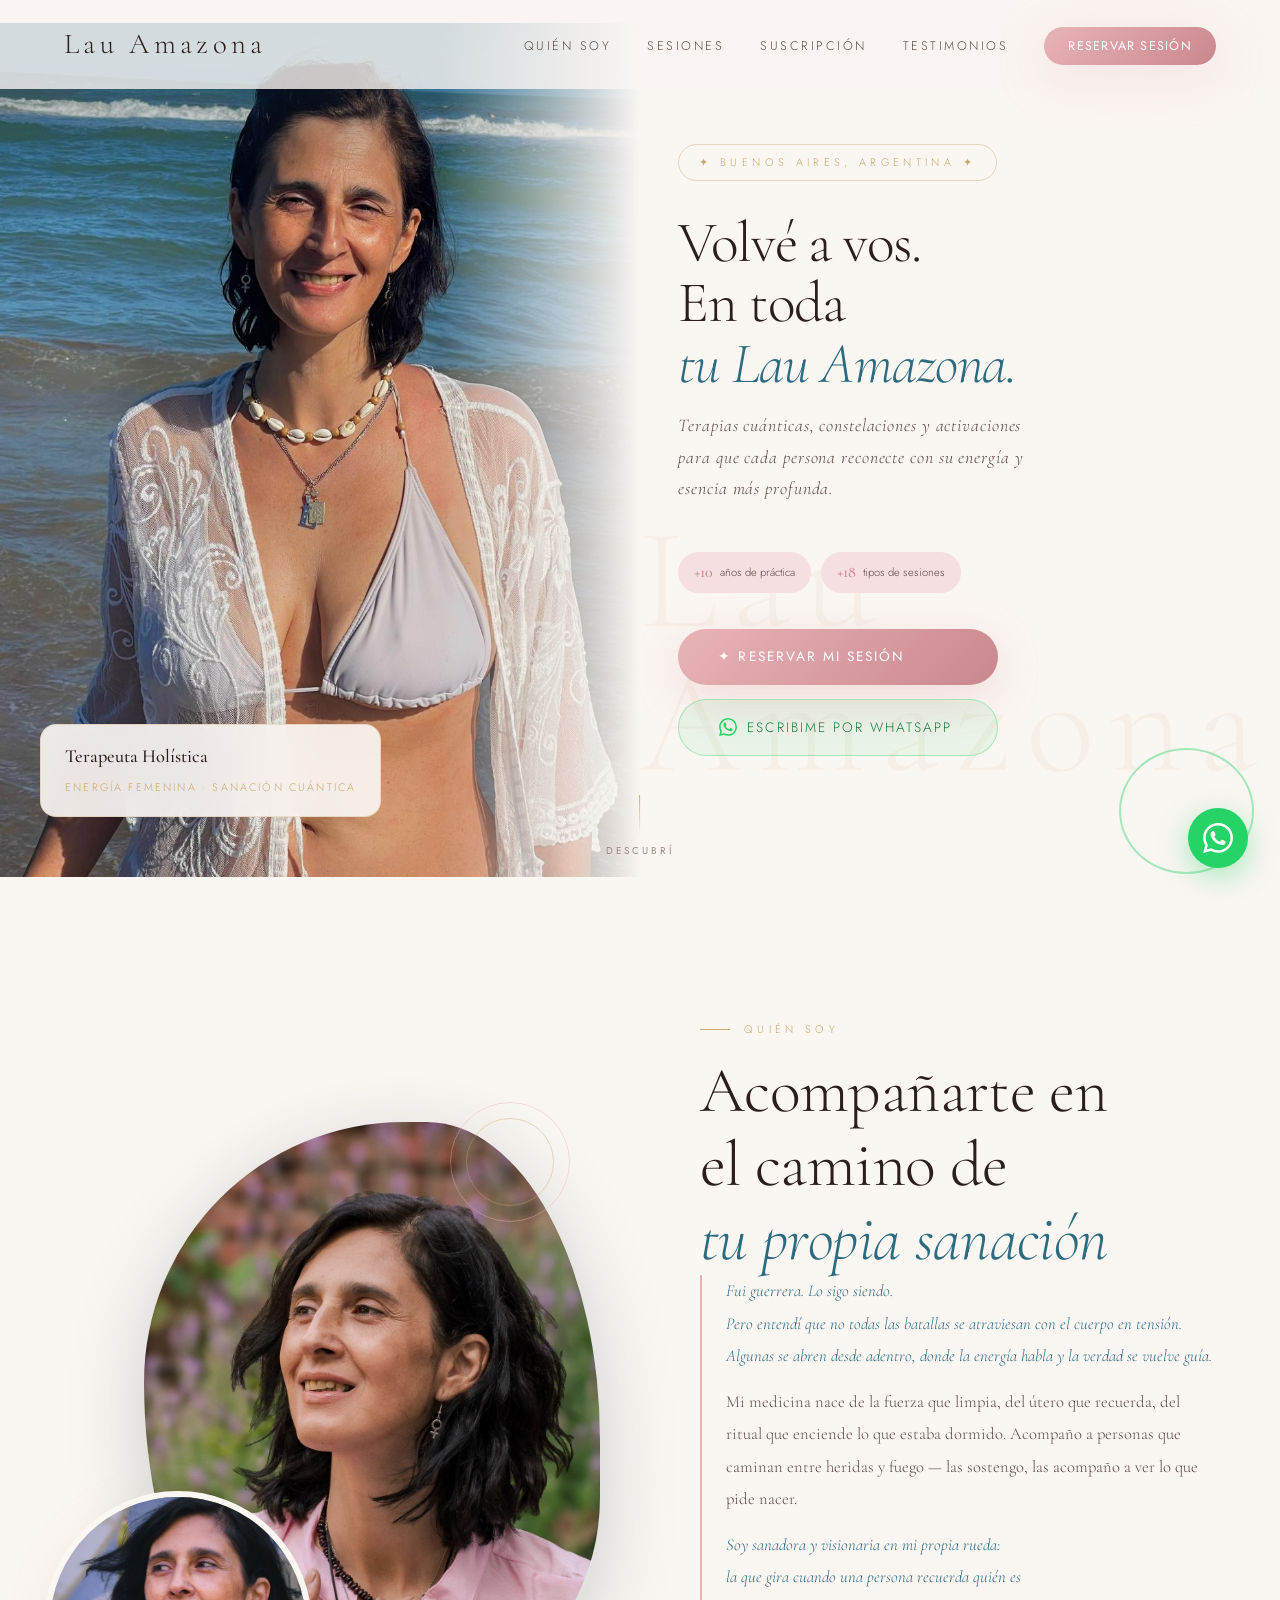
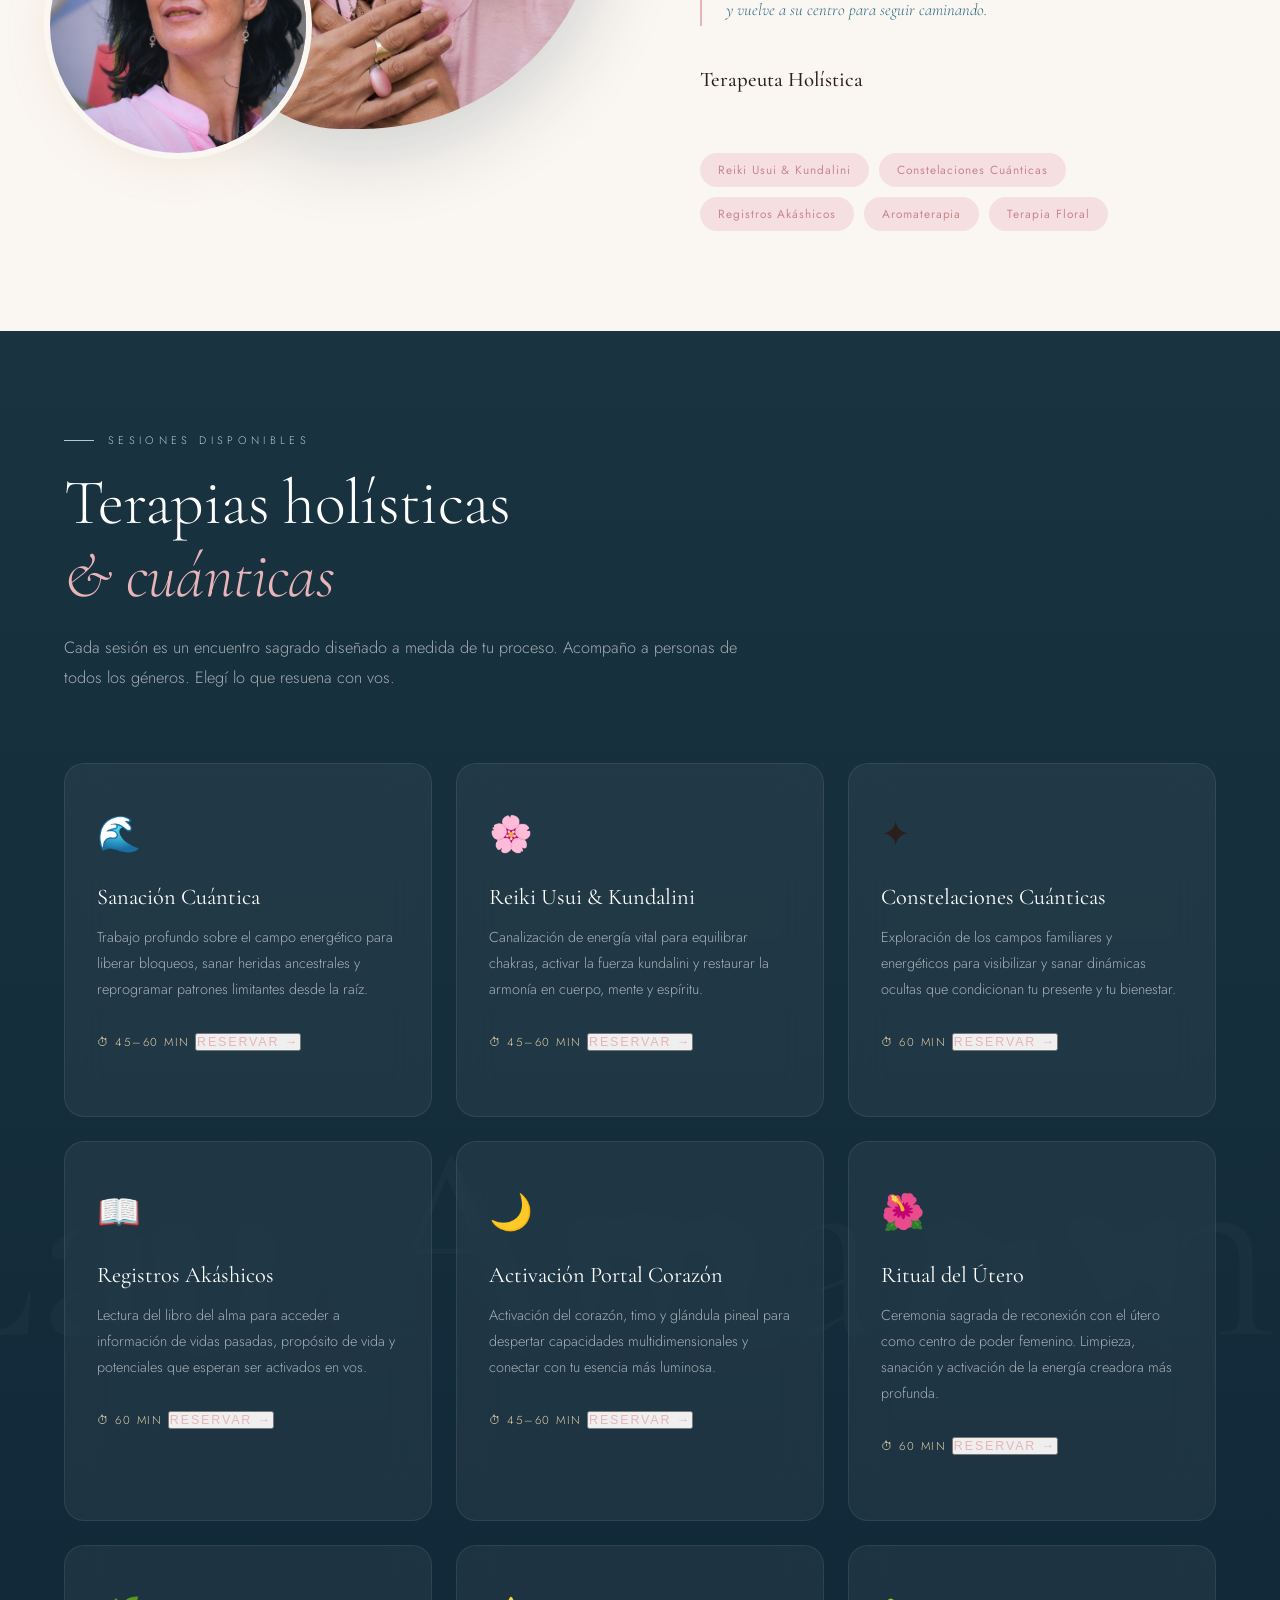
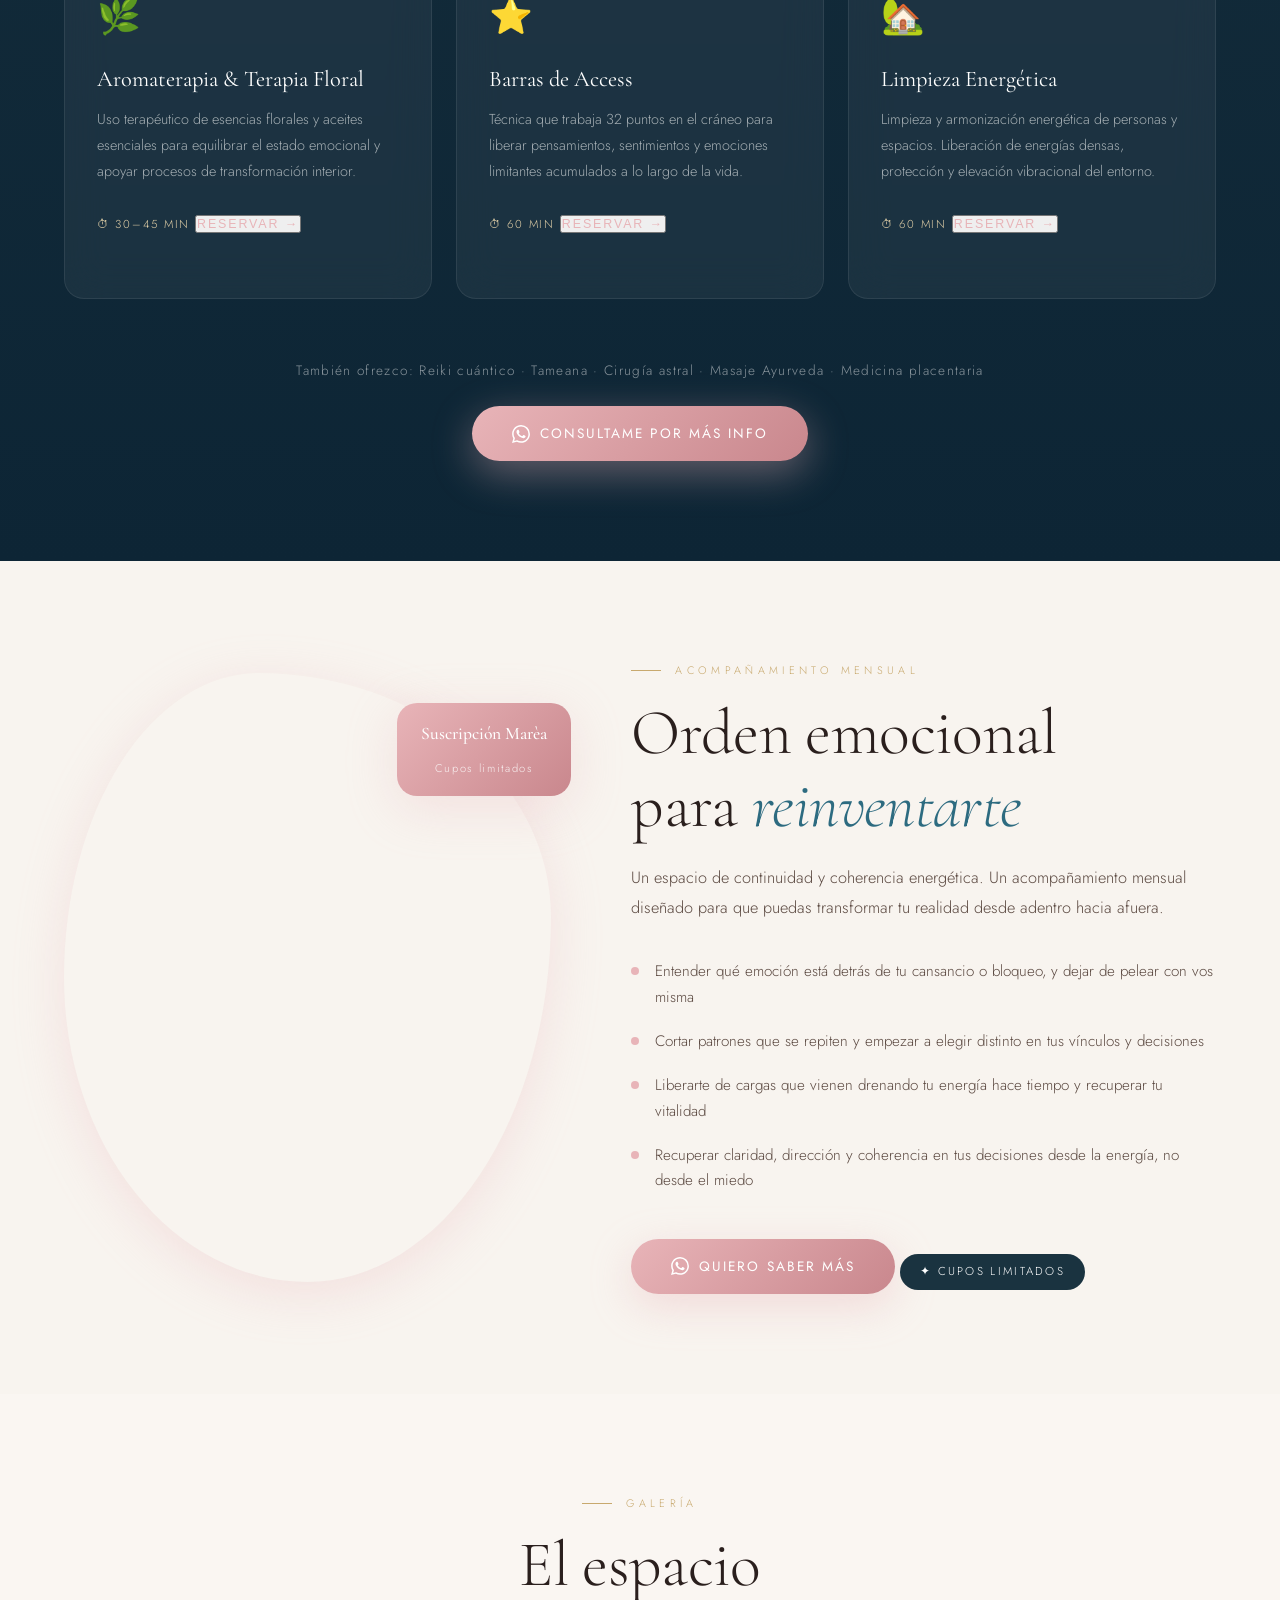
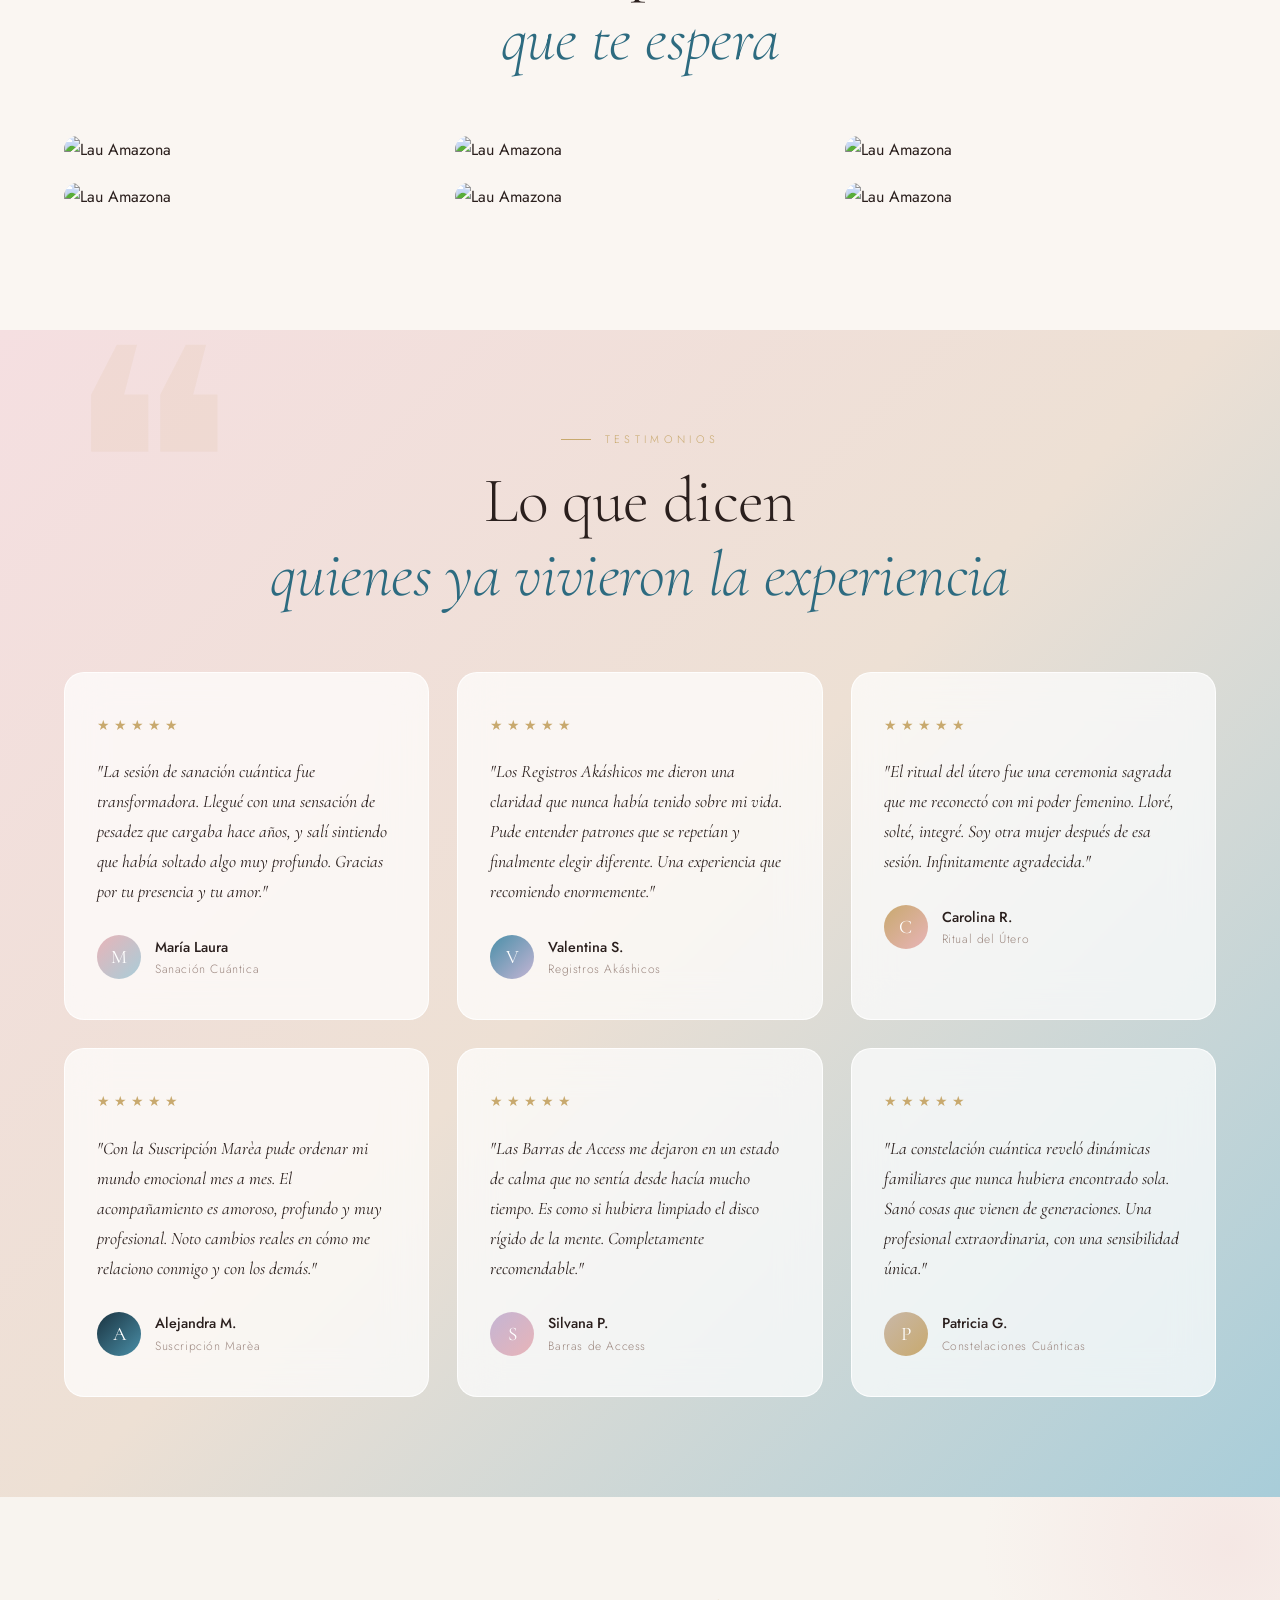
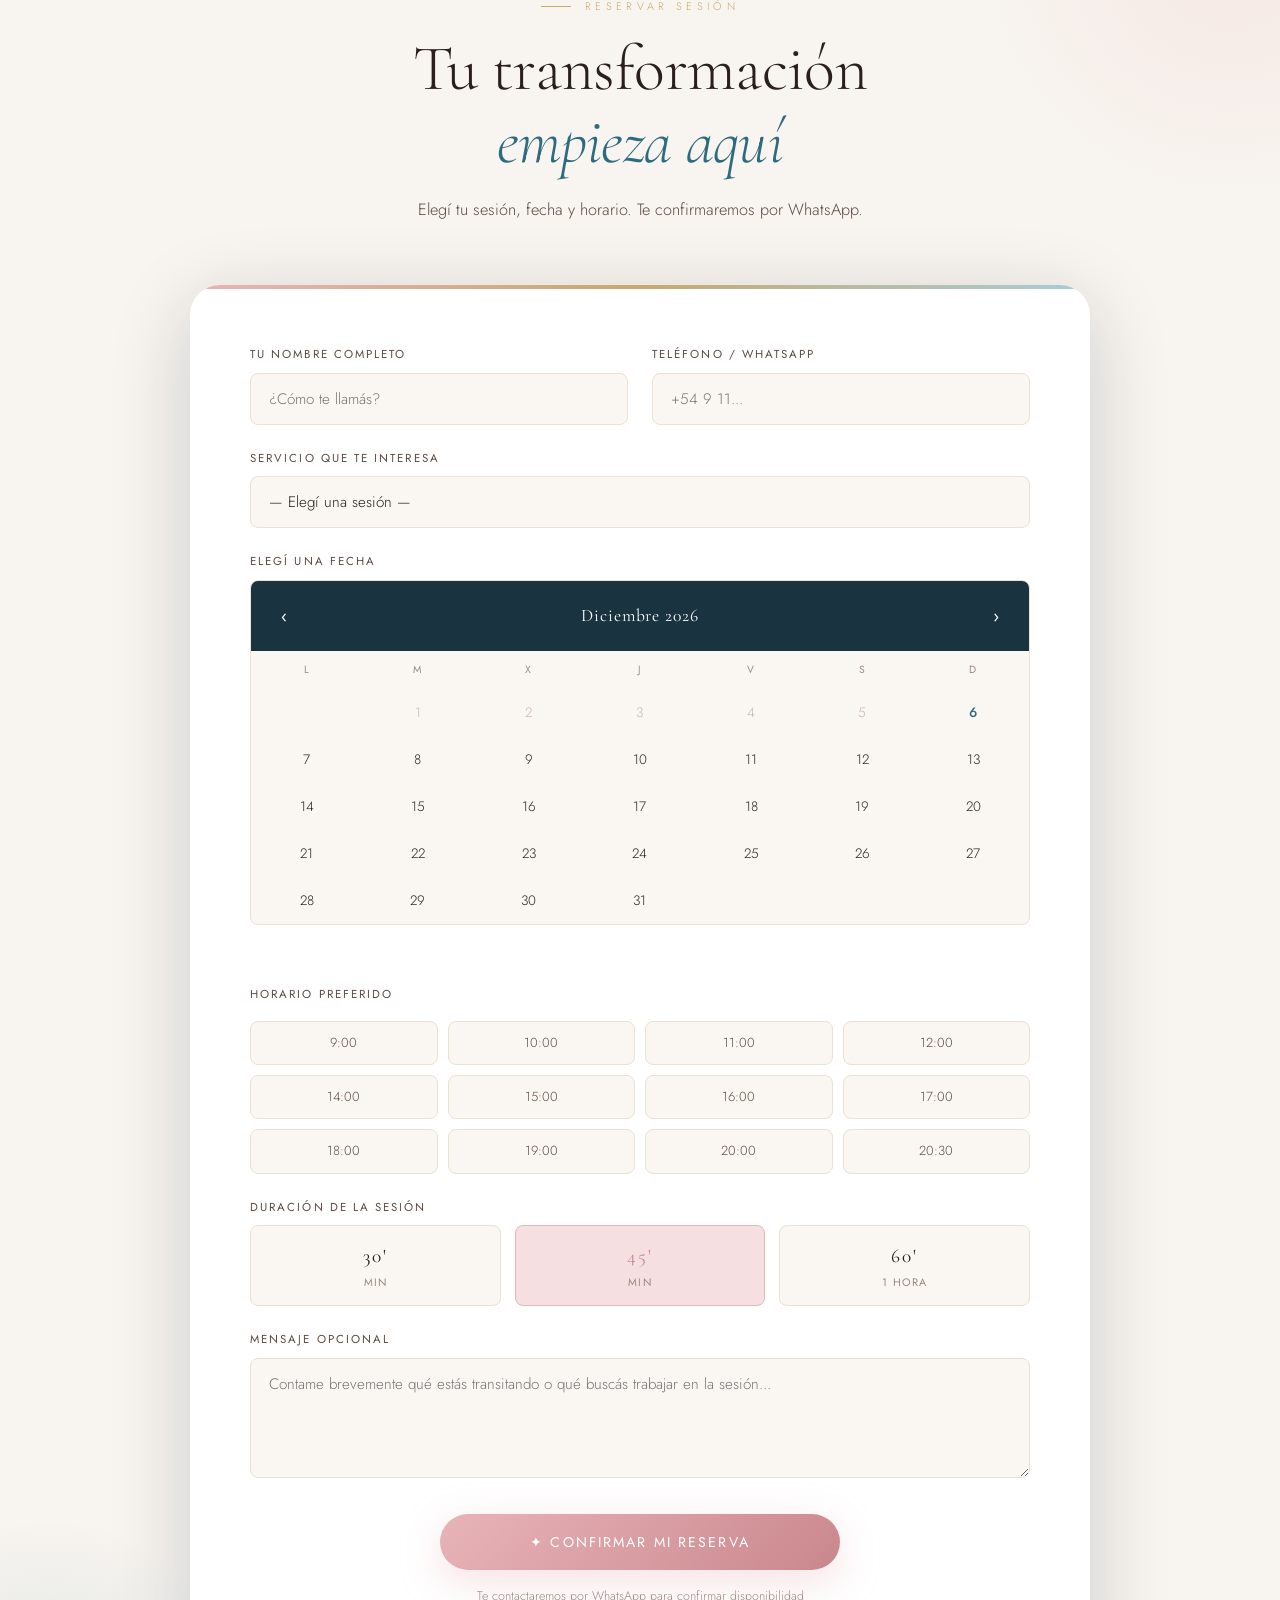
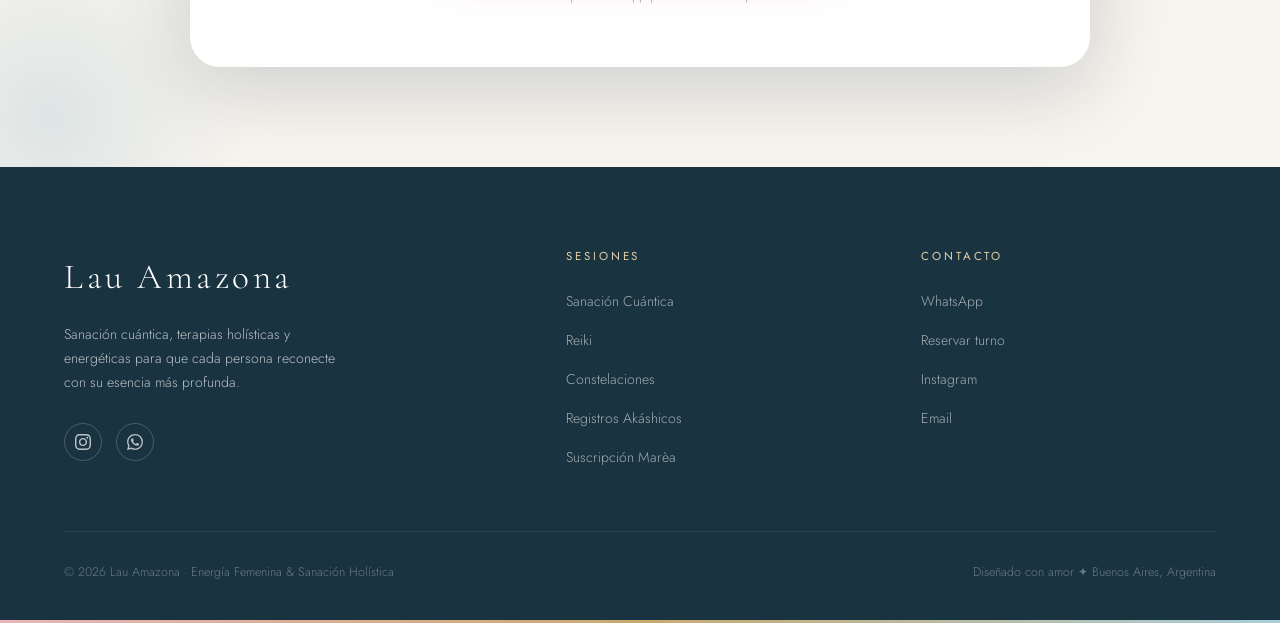
==== commit 528aed2f: "agregados" ====
--- a/index.html
+++ b/index.html
@@ -3,20 +3,20 @@
 <head>
   <meta charset="UTF-8">
   <meta name="viewport" content="width=device-width, initial-scale=1.0">
-  <title>Lau Afrodita · Energía Femenina & Sanación Holística</title>
+  <title>Lau Amazona · Energía Femenina & Sanación Holística</title>
   <meta name="description" content="Constelaciones cuánticas, terapias energéticas, sanación femenina y activaciones emocionales. Conectá con tu energía más profunda.">
   <meta name="keywords" content="constelaciones cuánticas, terapia energética, sanación femenina, reiki, registros akáshicos, activación femenina, Buenos Aires">
-  <meta property="og:title" content="Lau Afrodita · Energía Femenina & Sanación Holística">
+  <meta property="og:title" content="Lau Amazona · Energía Femenina & Sanación Holística">
   <meta property="og:description" content="Sesiones de sanación, terapias cuánticas y activaciones emocionales. Tu transformación comienza aquí.">
   <meta property="og:type" content="website">
-  <link rel="canonical" href="https://Lau Afrodita.com.ar">
+  <link rel="canonical" href="https://Lau Amazona.com.ar">
   <link rel="preconnect" href="https://fonts.googleapis.com">
   <link rel="preconnect" href="https://fonts.gstatic.com" crossorigin>
   <link href="https://fonts.googleapis.com/css2?family=Cormorant+Garamond:ital,wght@0,300;0,400;0,500;0,600;1,300;1,400;1,500&family=Jost:wght@200;300;400;500&family=Playfair+Display:ital,wght@0,400;0,500;1,400&display=swap" rel="stylesheet">
 <!--   <link rel="stylesheet" href="style.css"> -->
     <style>
       /* ===================================
-   Lau Afrodita · Style Sheet
+   Lau Amazona · Style Sheet
    Energía Femenina & Sanación
    =================================== */
 
@@ -562,7 +562,7 @@
 }
 
 #servicios::before {
-  content: 'Lau Afrodita';
+  content: 'Lau Amazona';
   position: absolute;
   top: 50%;
   left: 50%;
@@ -677,7 +677,7 @@
 
 .service-cta:hover { gap: 14px; color: var(--rose-pale); }
 
-/* ── SUSCRIPCIÓN Lau Afrodita ───────────── */
+/* ── SUSCRIPCIÓN Lau Amazona ───────────── */
 #suscripcion {
   padding: 100px 5%;
   background: var(--pearl);
@@ -1697,7 +1697,7 @@
     }
 
     .hero-text-side::before {
-      content: 'Lau Afrodita';
+      content: 'Lau Amazona';
       position: absolute;
       bottom: 40px;
       right: -20px;
@@ -1975,7 +1975,7 @@
 ══════════════════════════════════════ -->
 <!-- NAV -->
 <nav id="mainNav">
-  <a href="#" class="nav-logo" style="color:var(--text-dark);">Lau Afrodita</a>
+  <a href="#" class="nav-logo" style="color:var(--text-dark);">Lau Amazona</a>
   <ul class="nav-links">
     <li><a href="#sobre" style="color:var(--text-mid)">Quién Soy</a></li>
     <li><a href="#servicios" style="color:var(--text-mid)">Sesiones</a></li>
@@ -2007,7 +2007,7 @@
 
   <!-- FOTO lado izquierdo – protagonista total -->
   <div class="hero-photo-side" id="heroBg">
-    <img src="[data-uri]" alt="Terapeuta holística – Lau Afrodita">
+    <img src="[data-uri]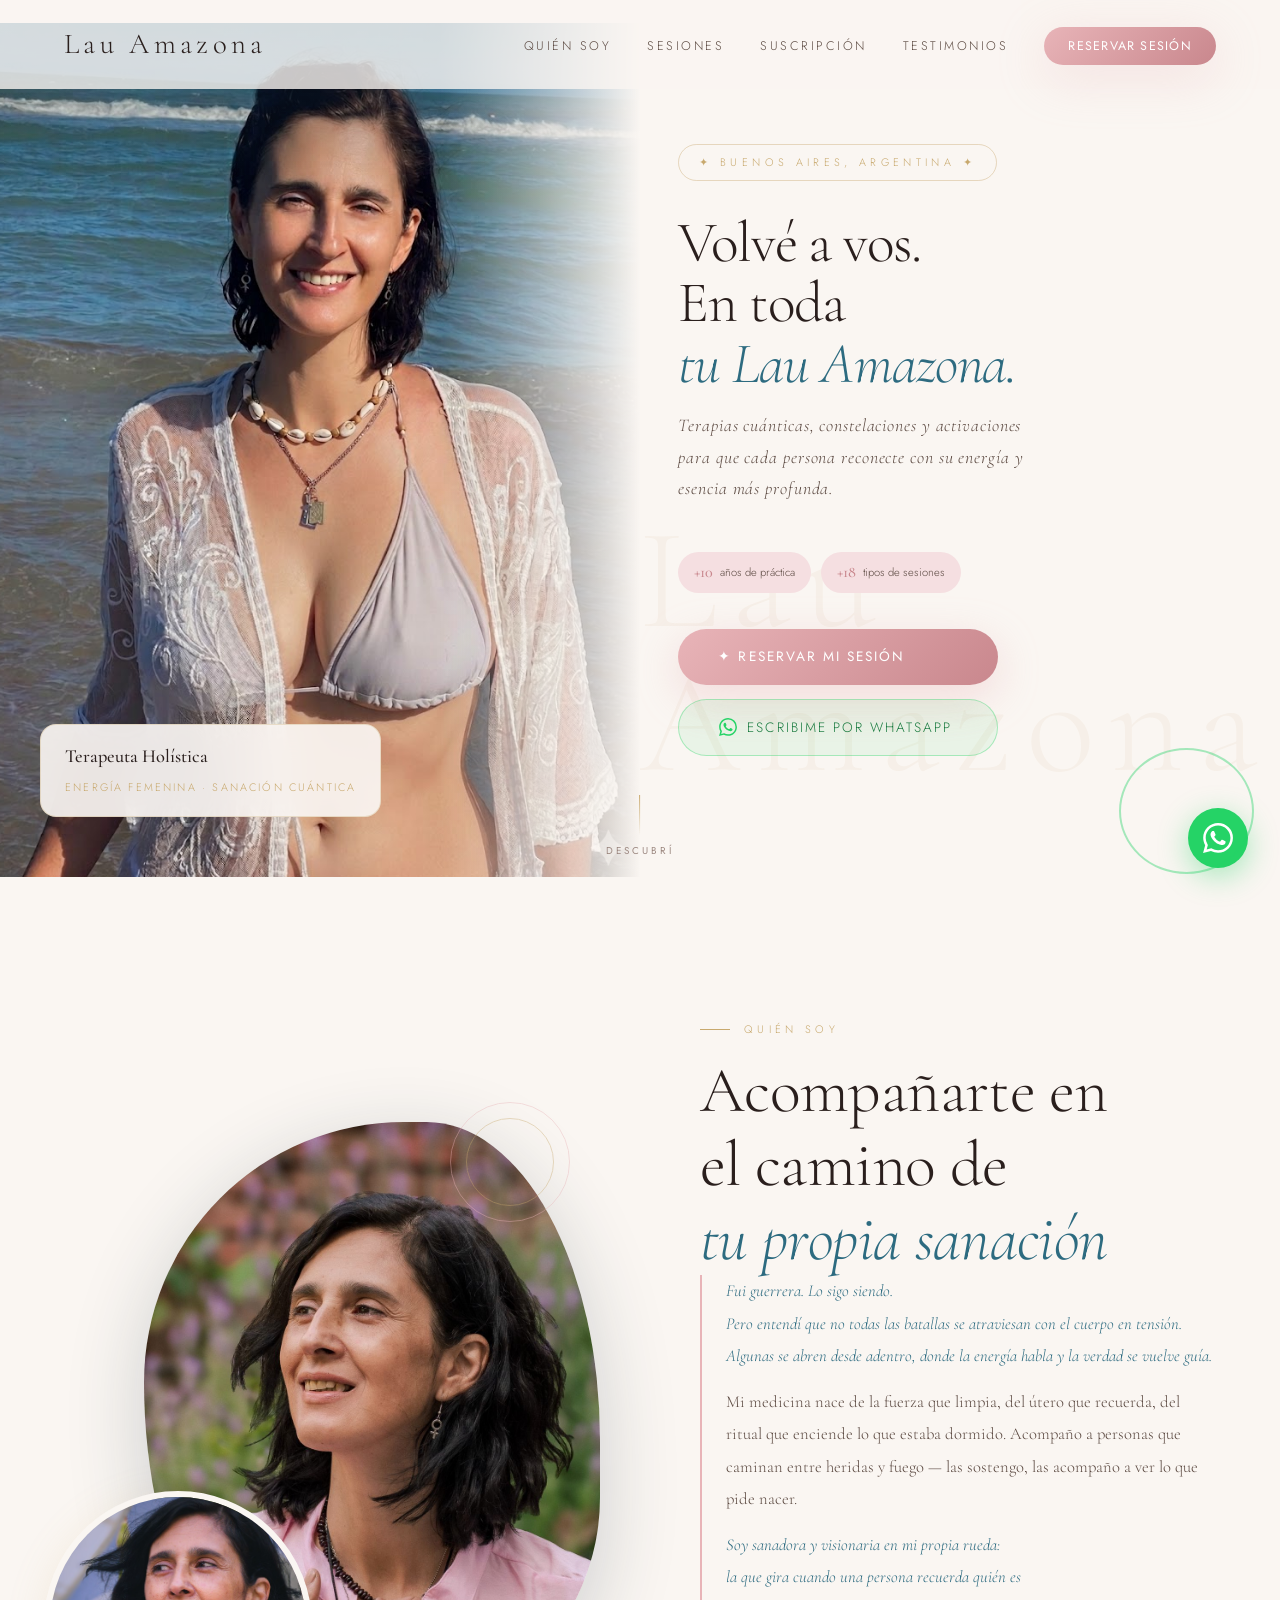
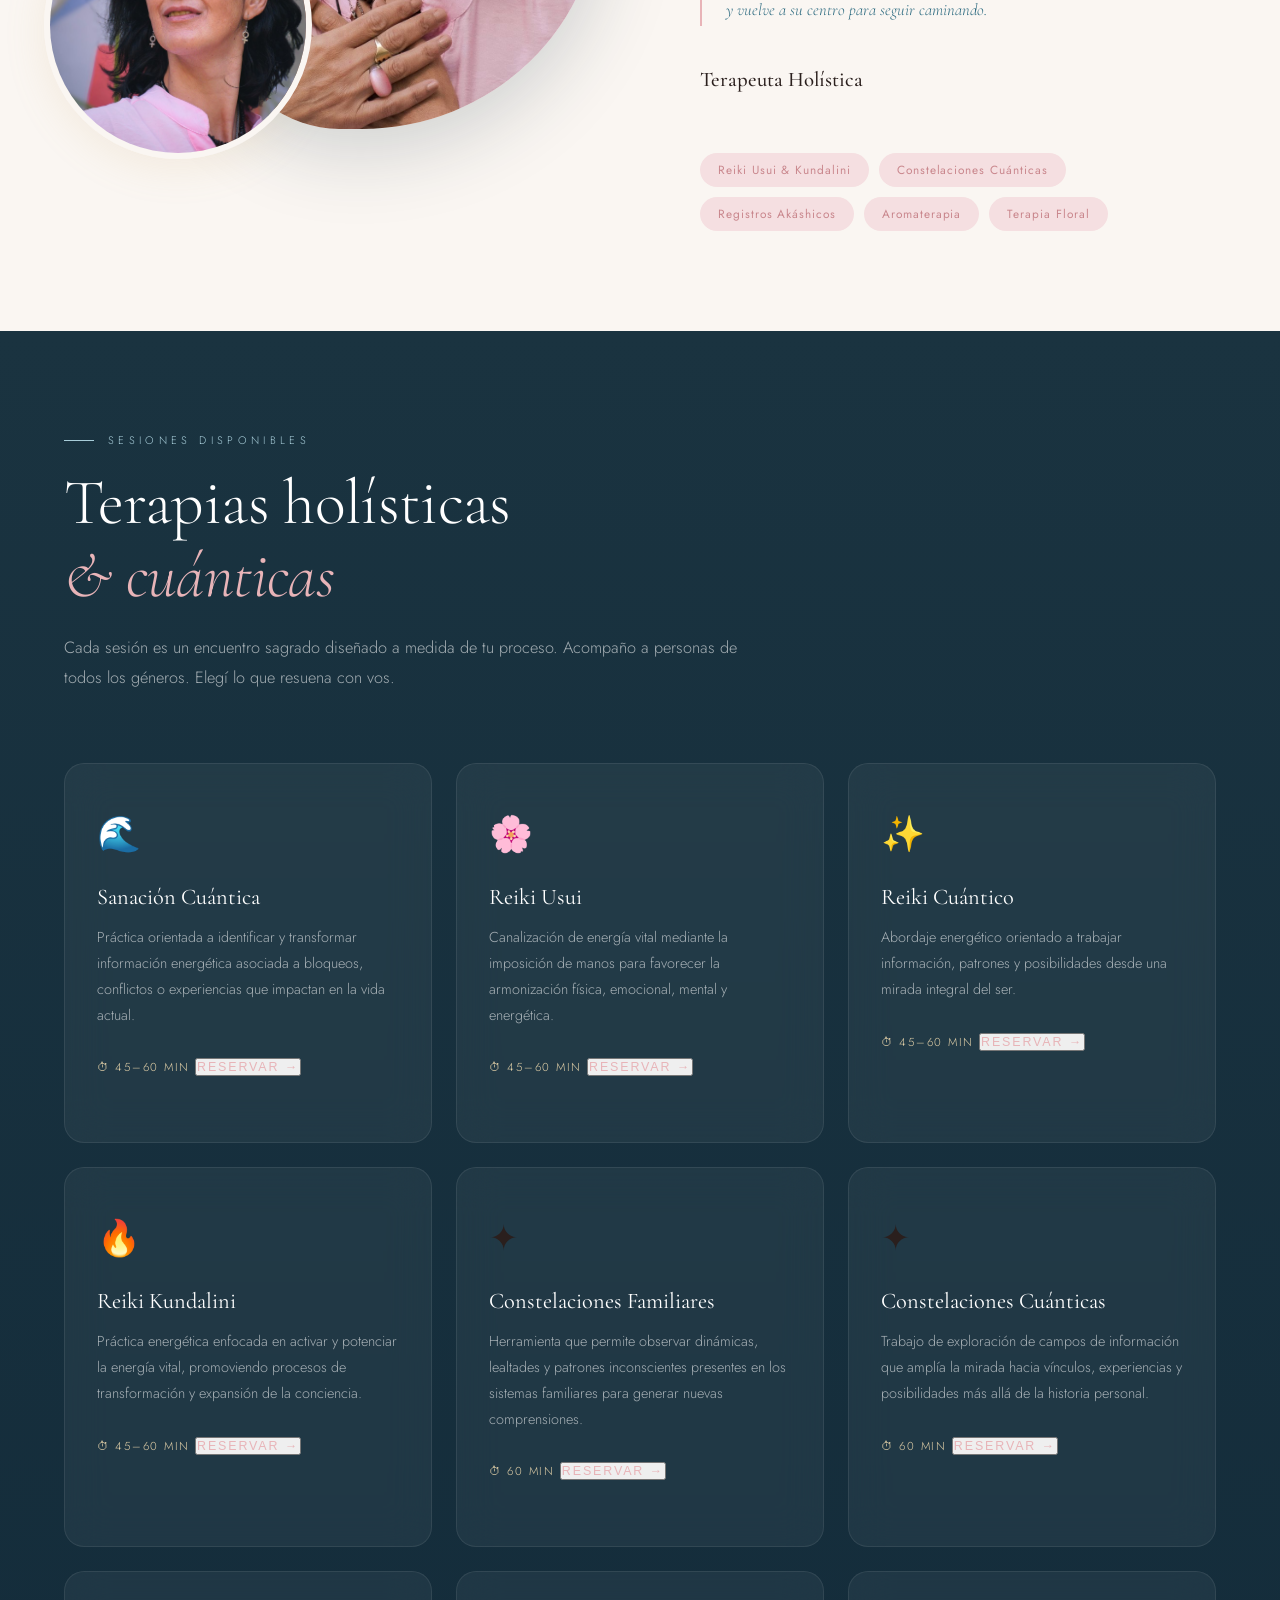
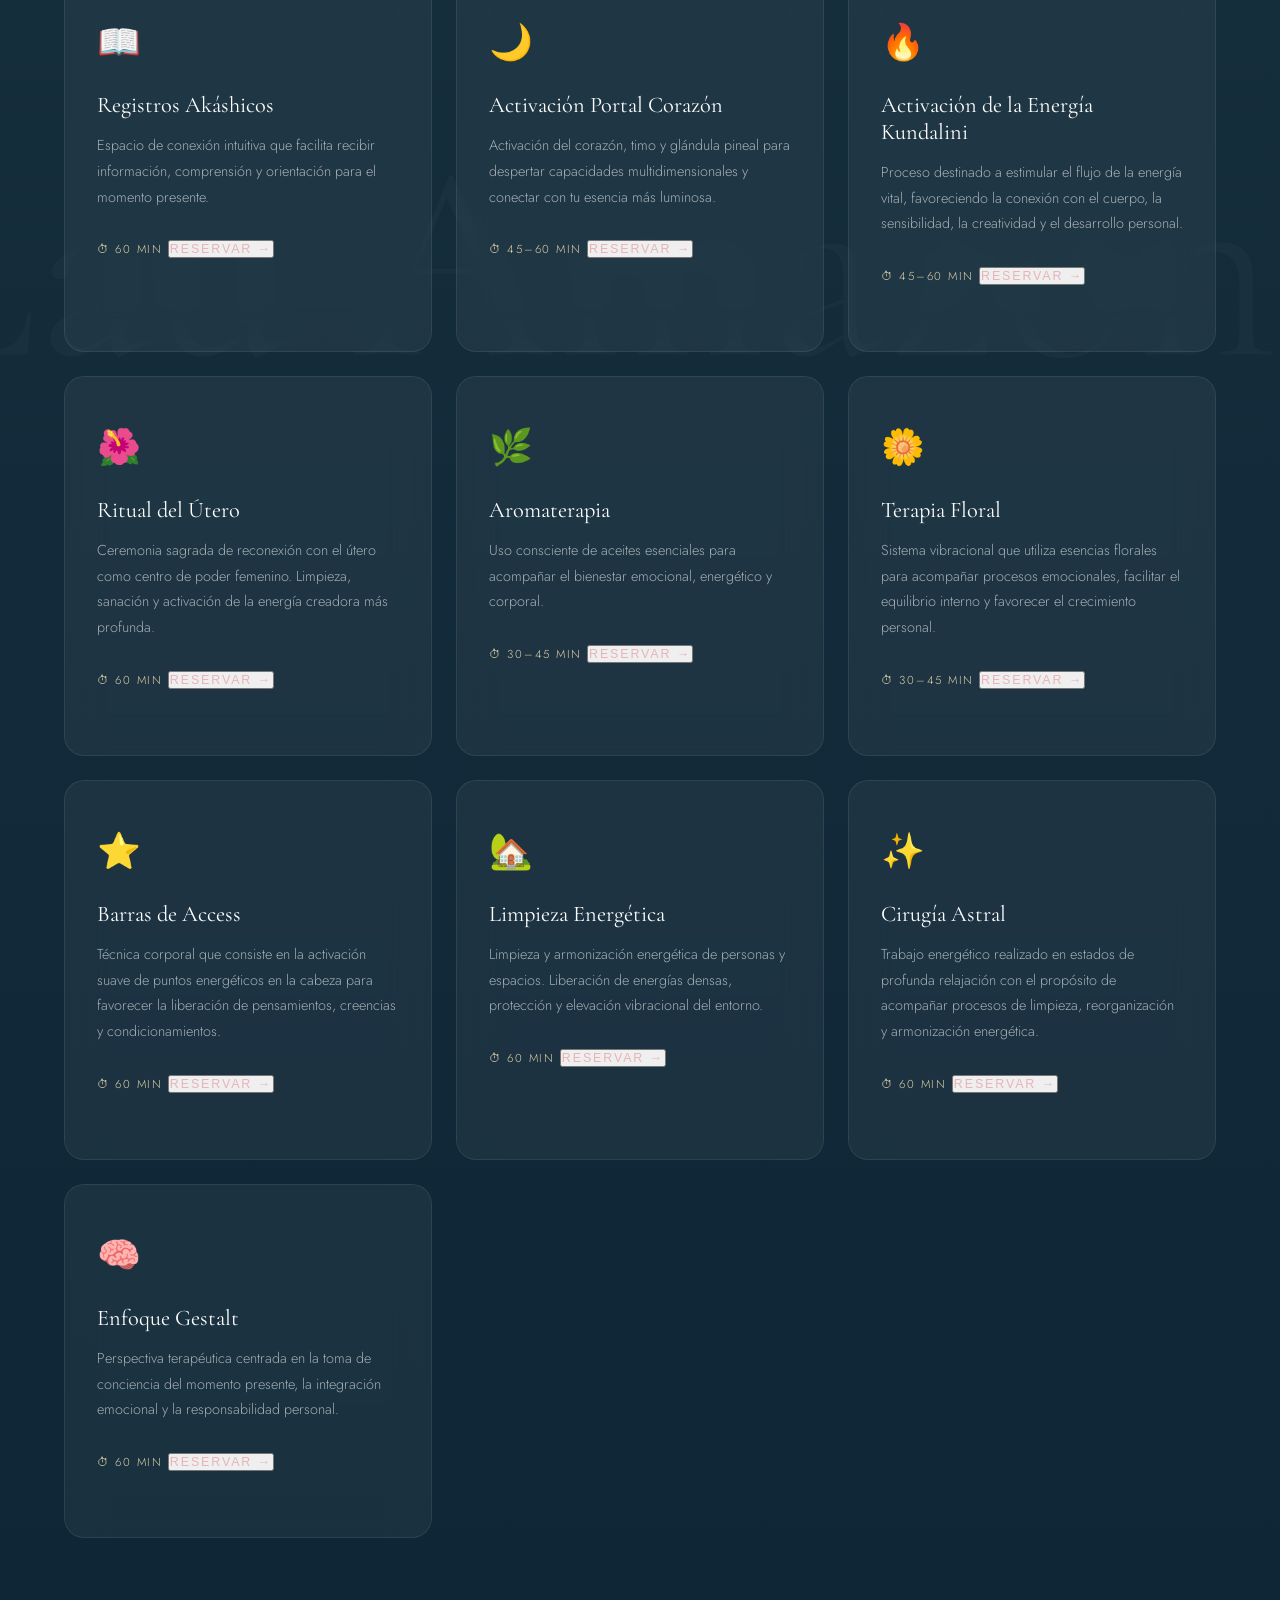
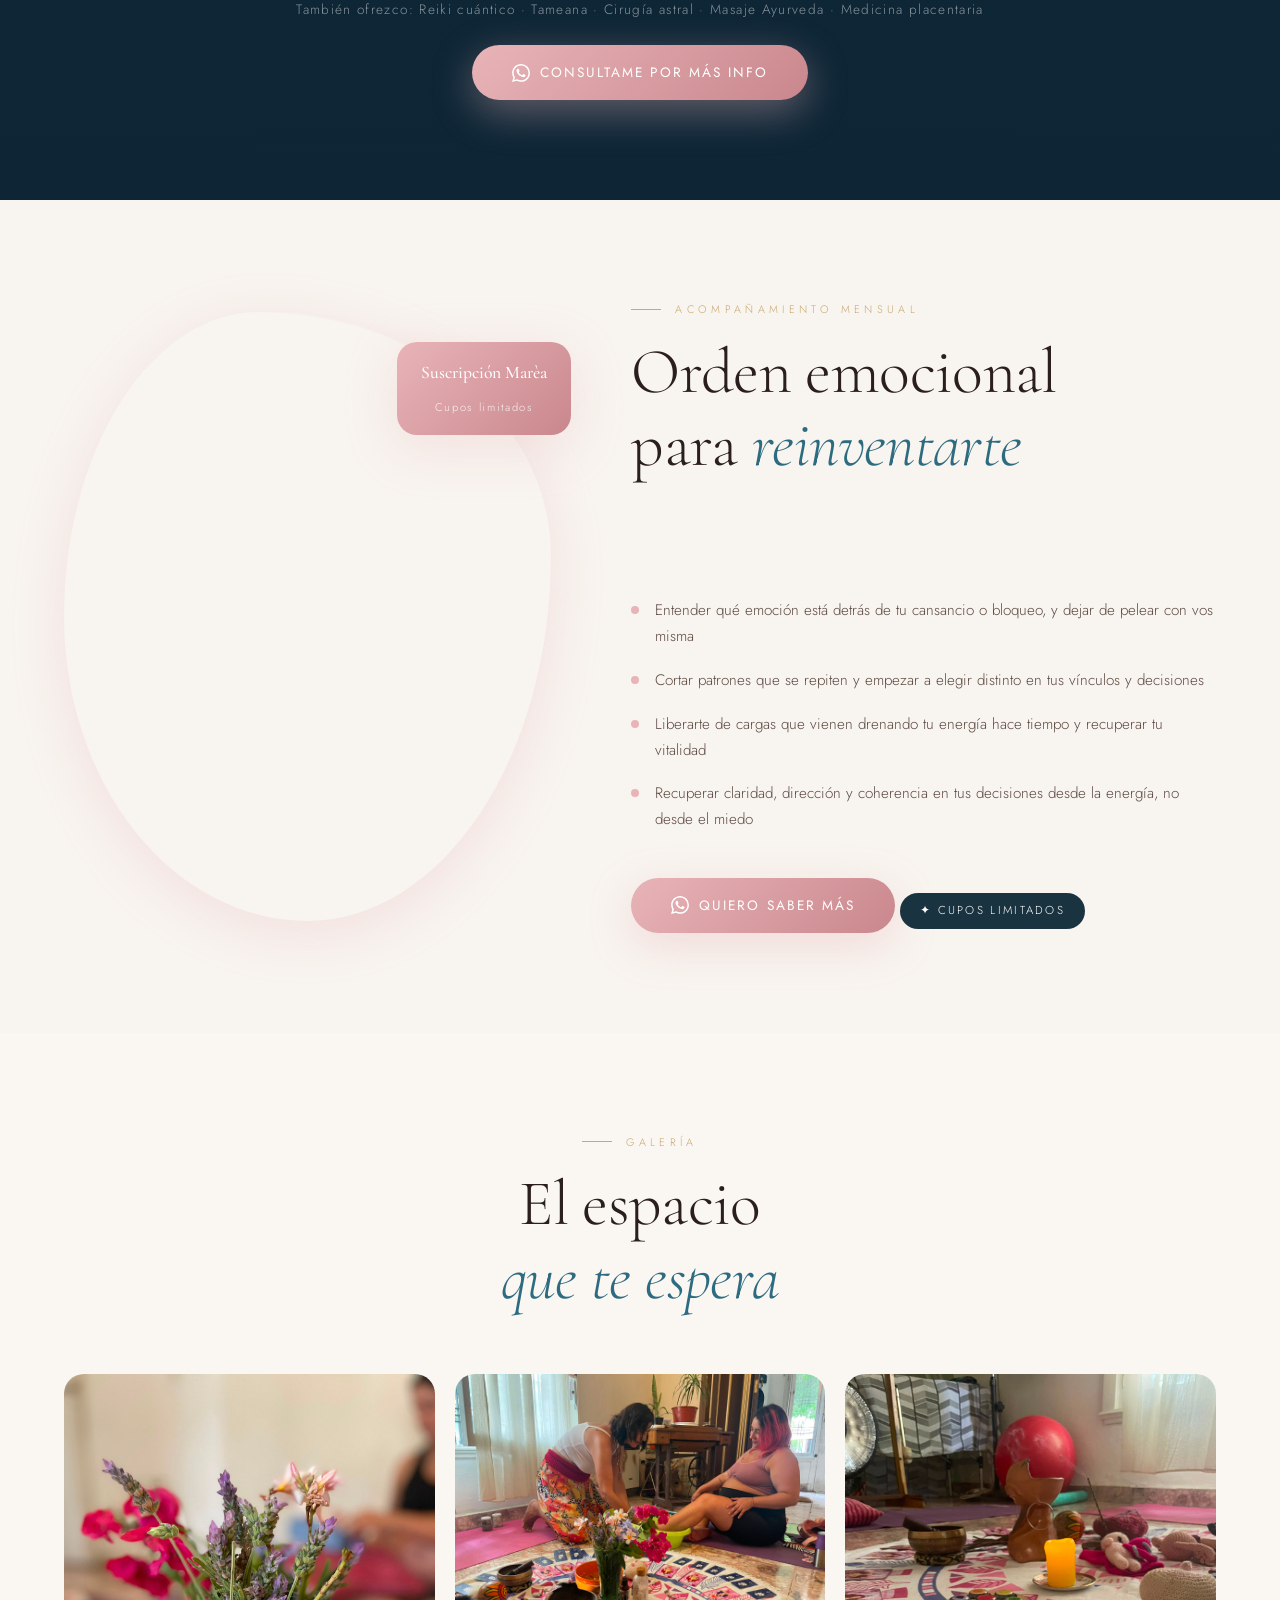
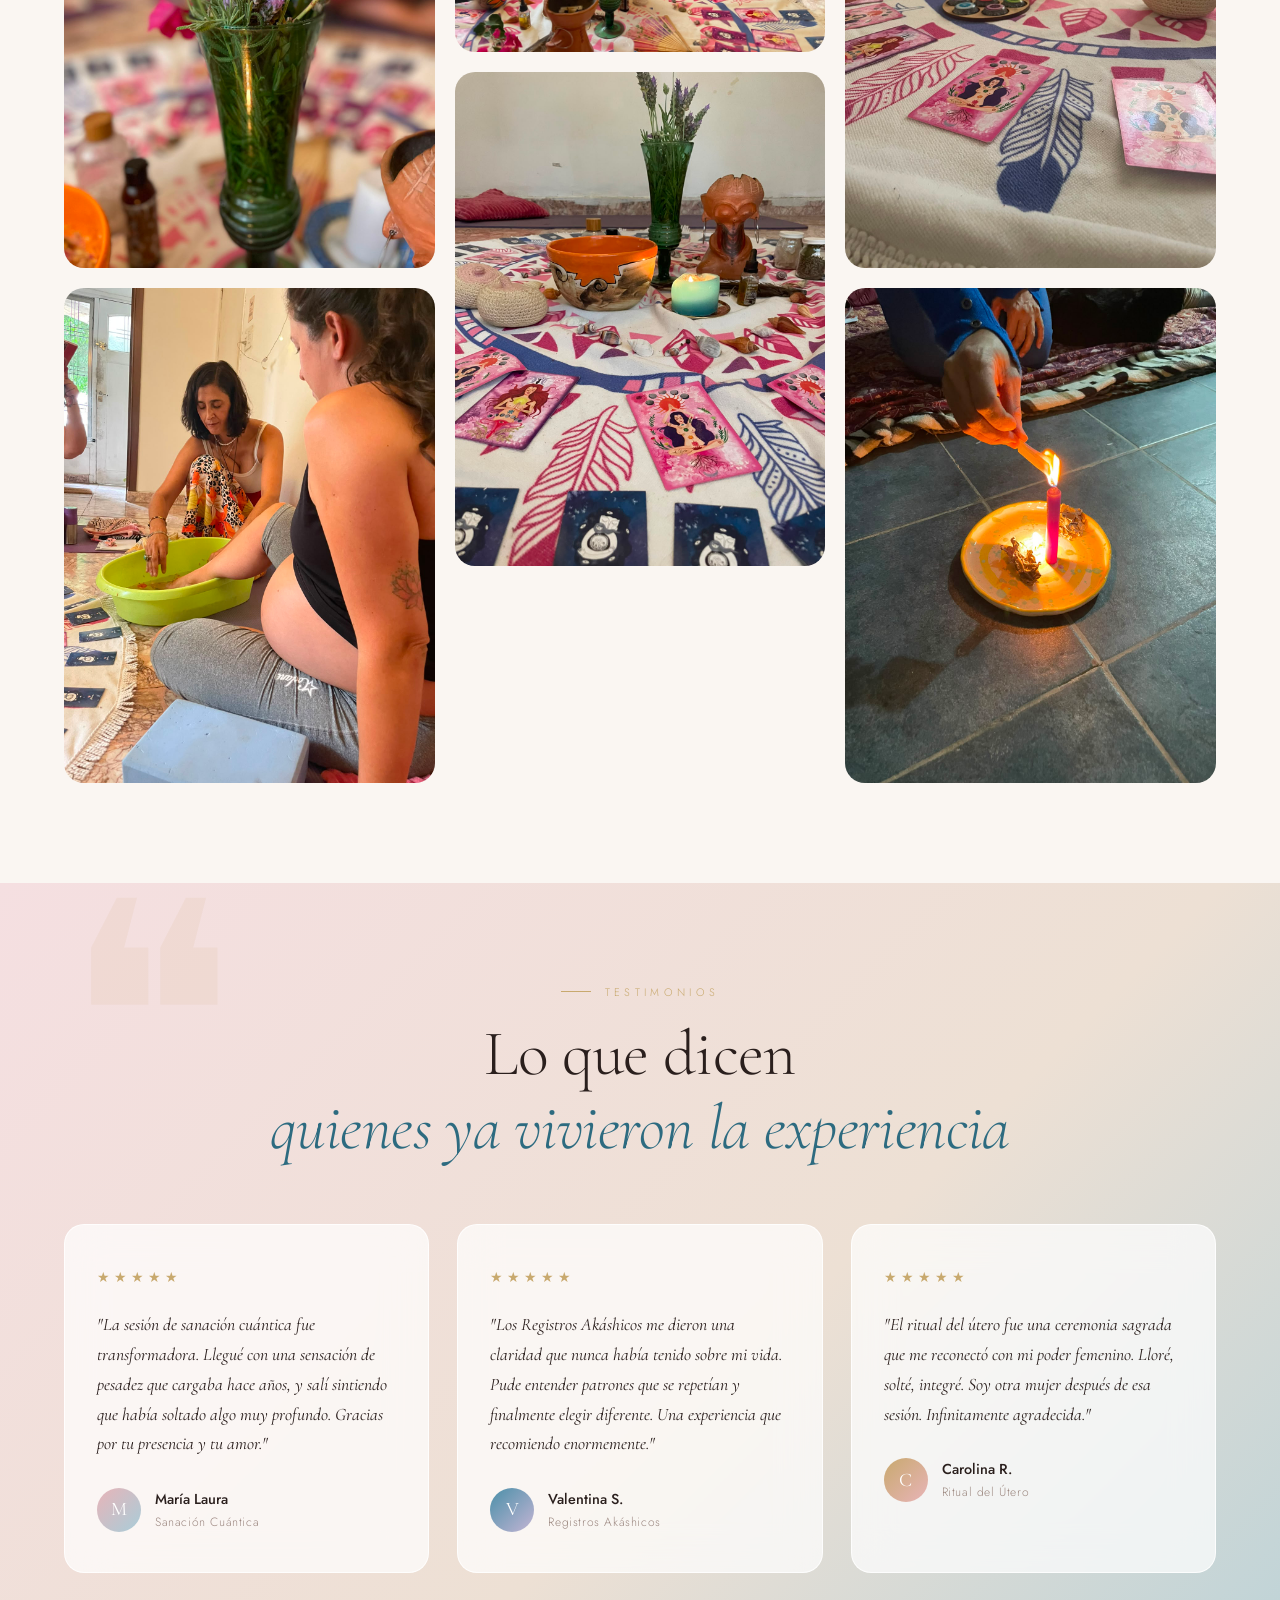
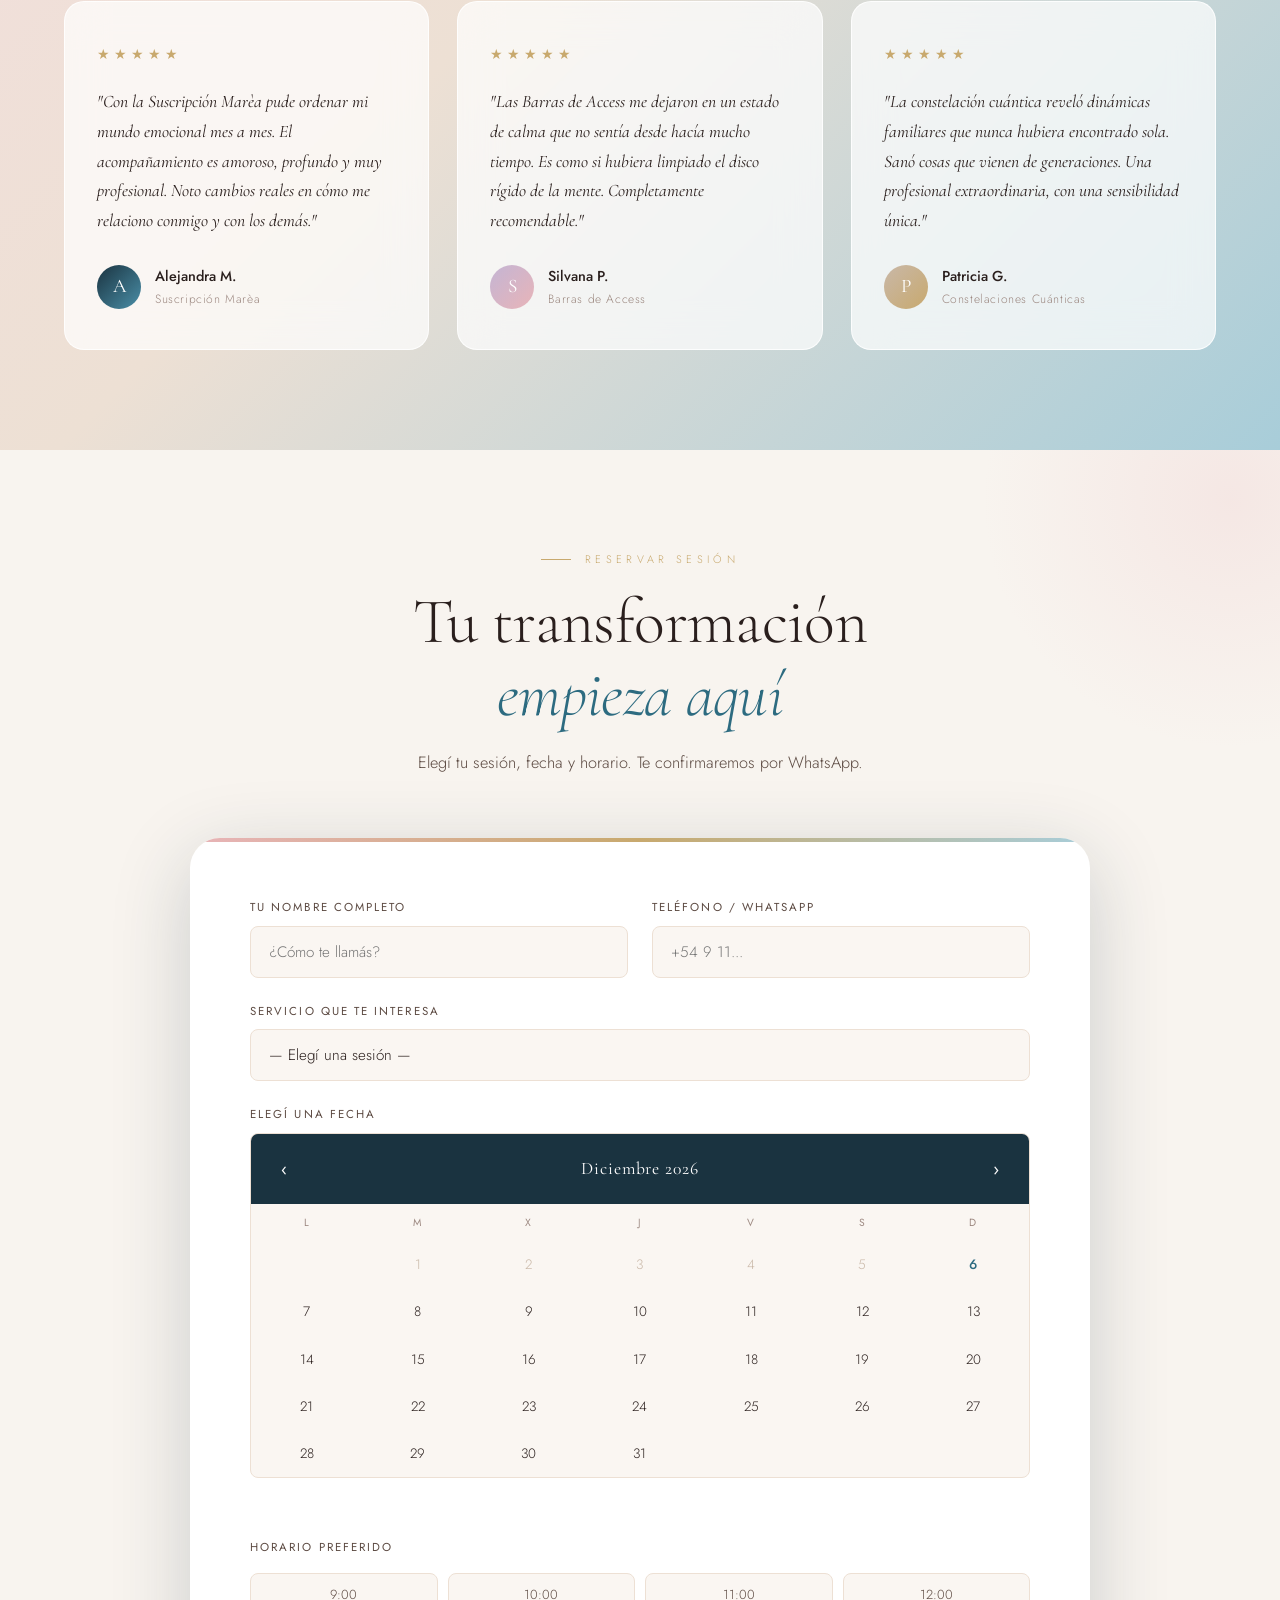
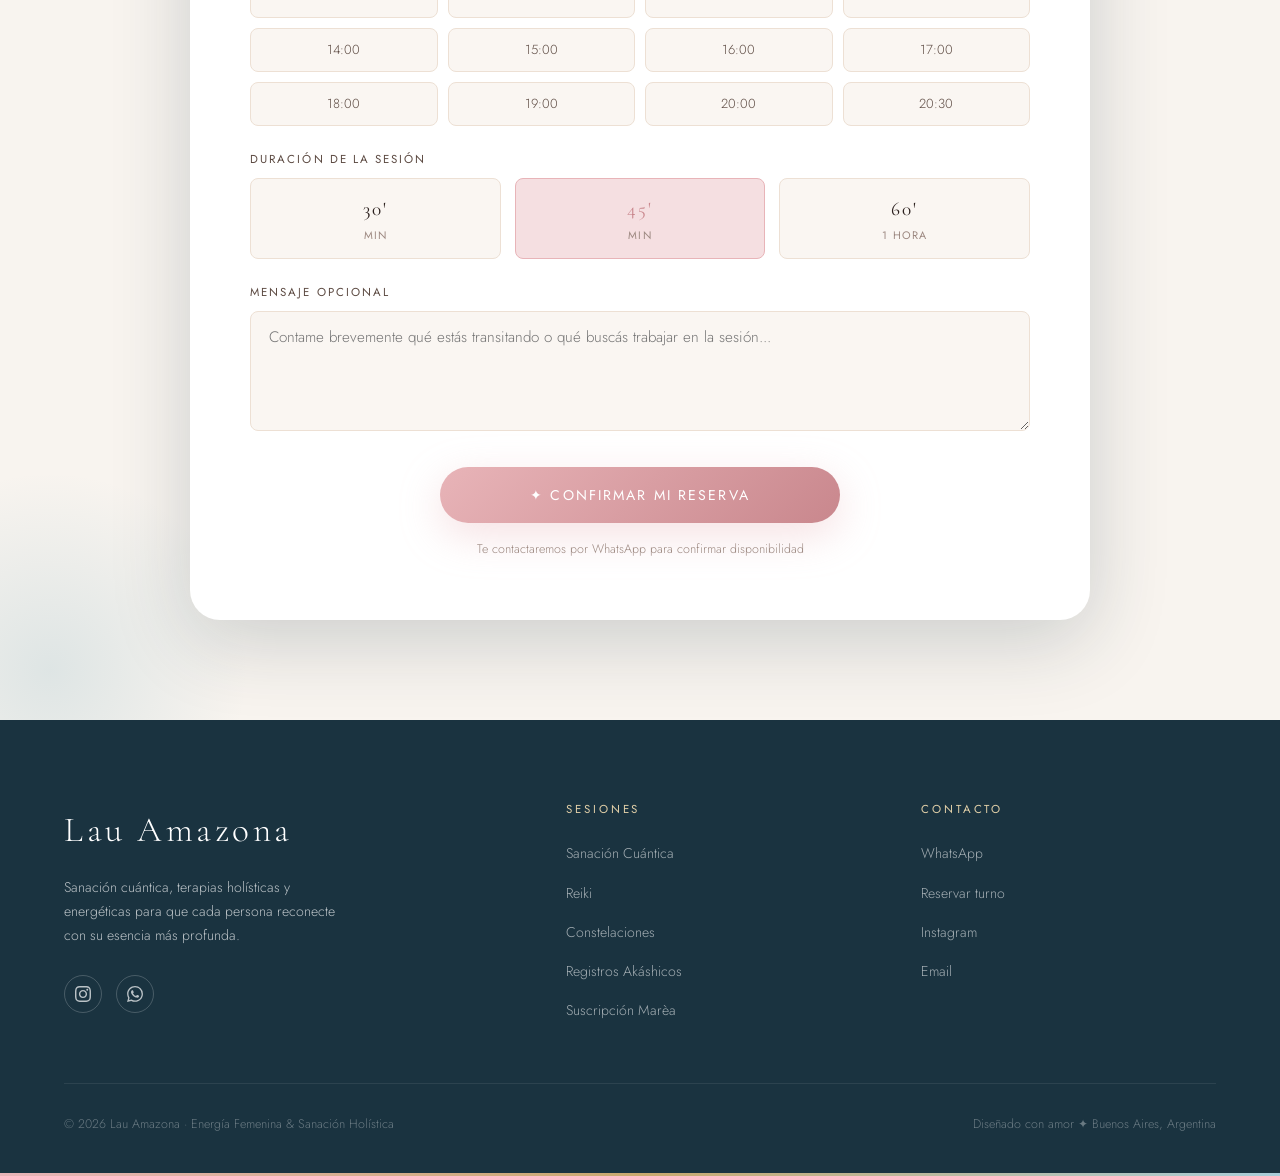
==== commit cd7b8262: "nuevos servicios" ====
--- a/index.html
+++ b/index.html
@@ -2007,8 +2007,7 @@
 
   <!-- FOTO lado izquierdo – protagonista total -->
   <div class="hero-photo-side" id="heroBg">
-    <img src="[data-uri]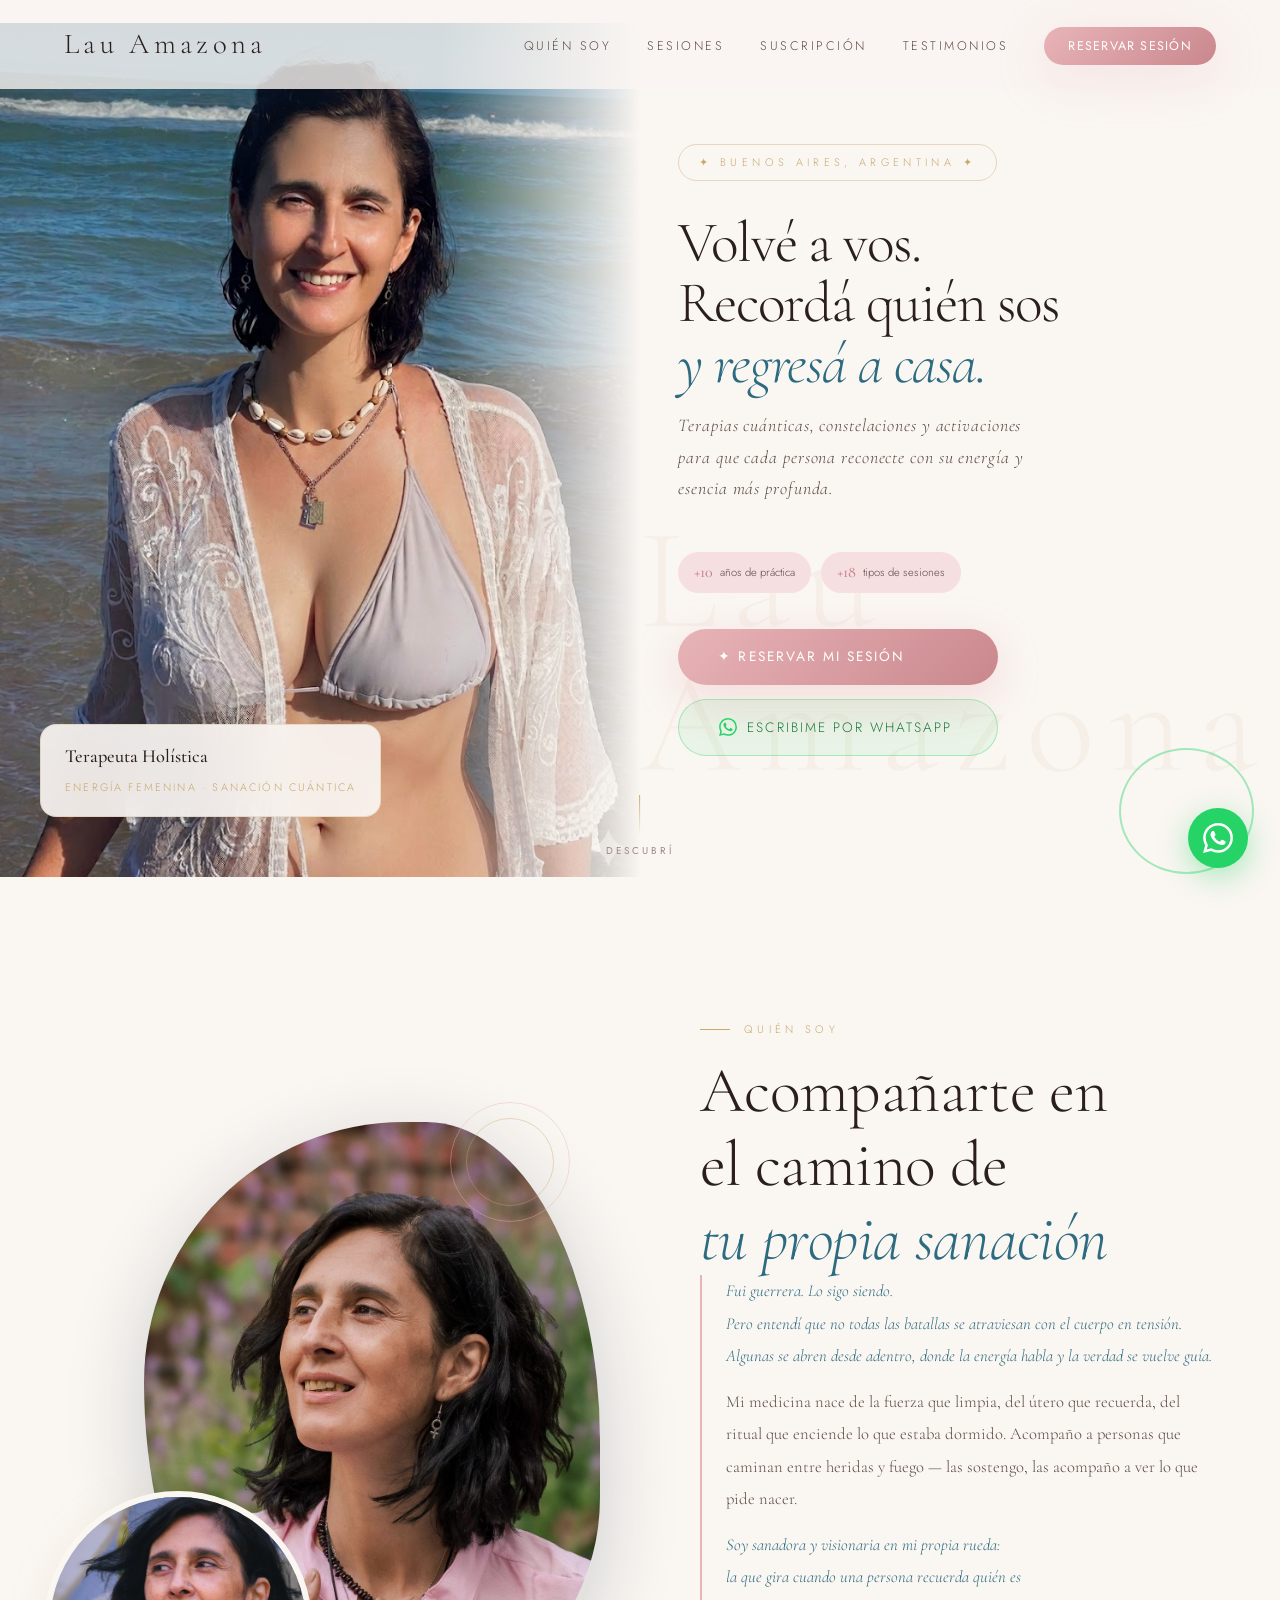
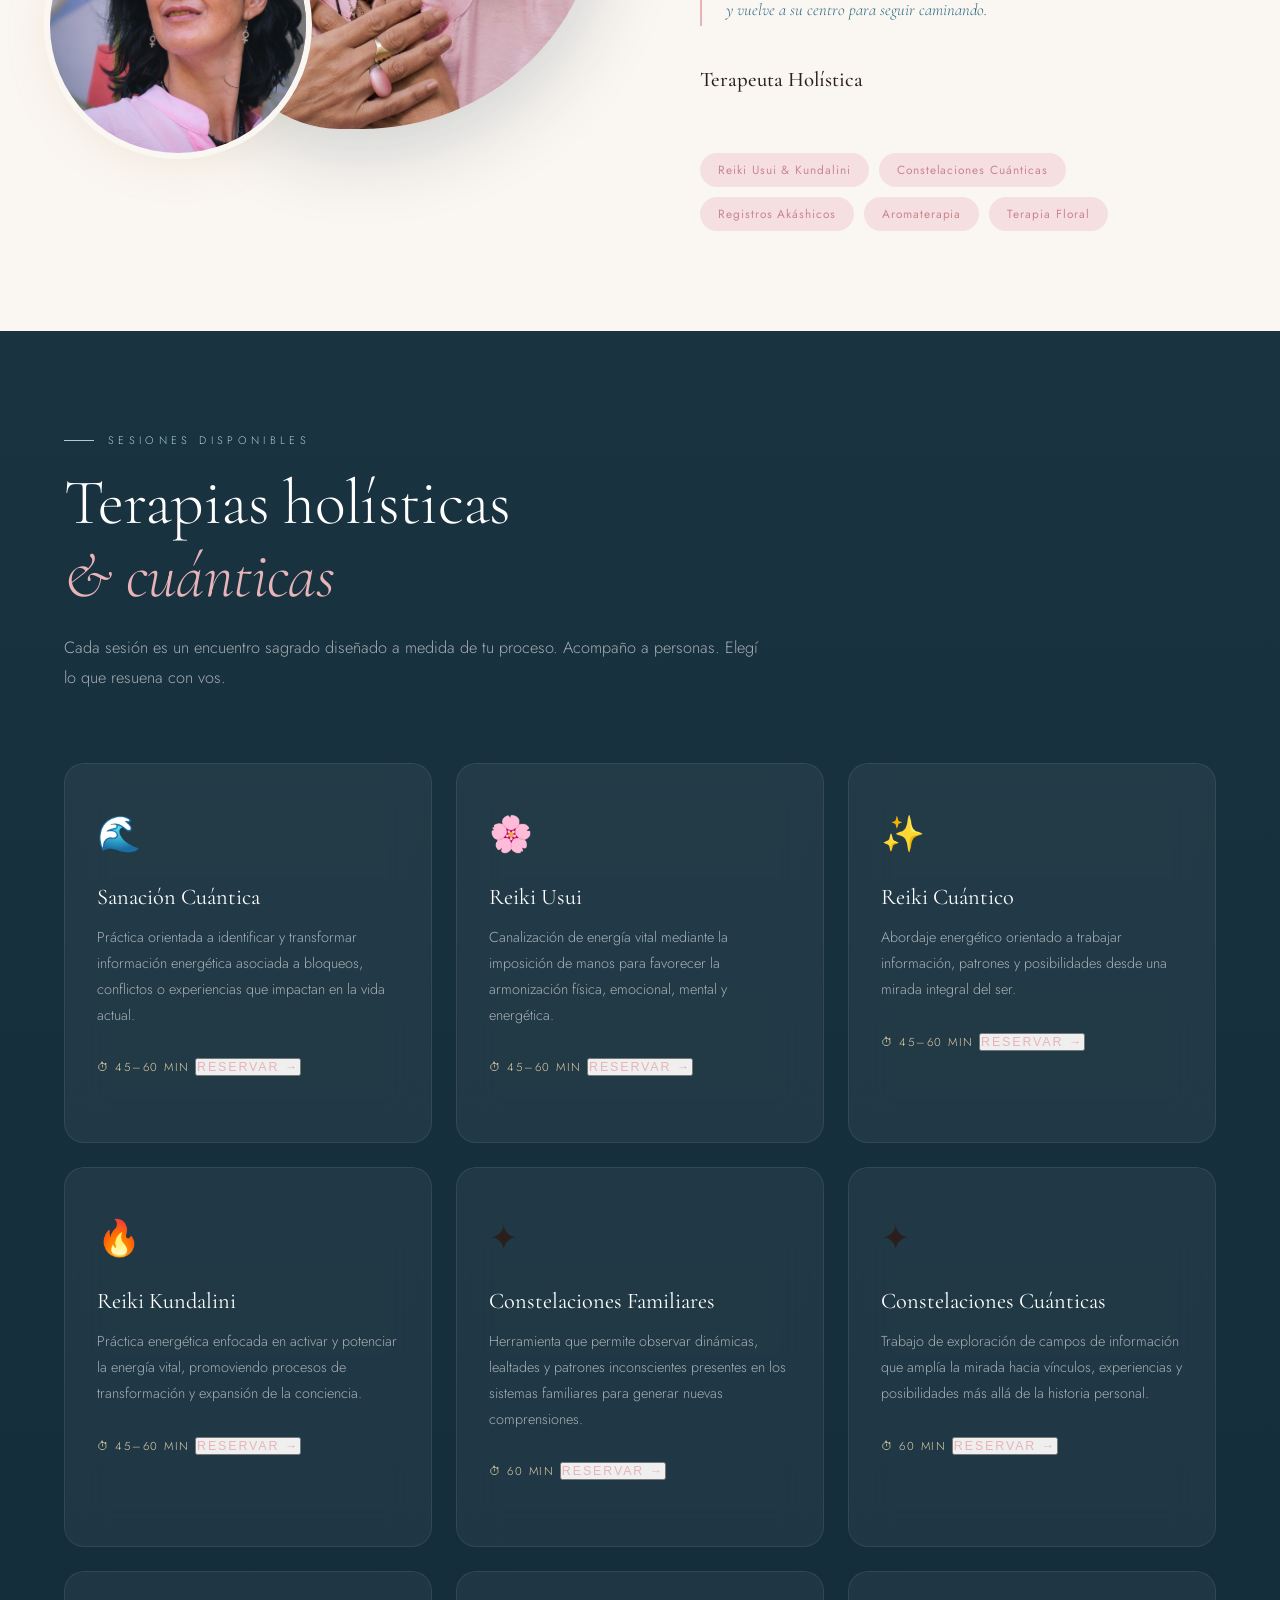
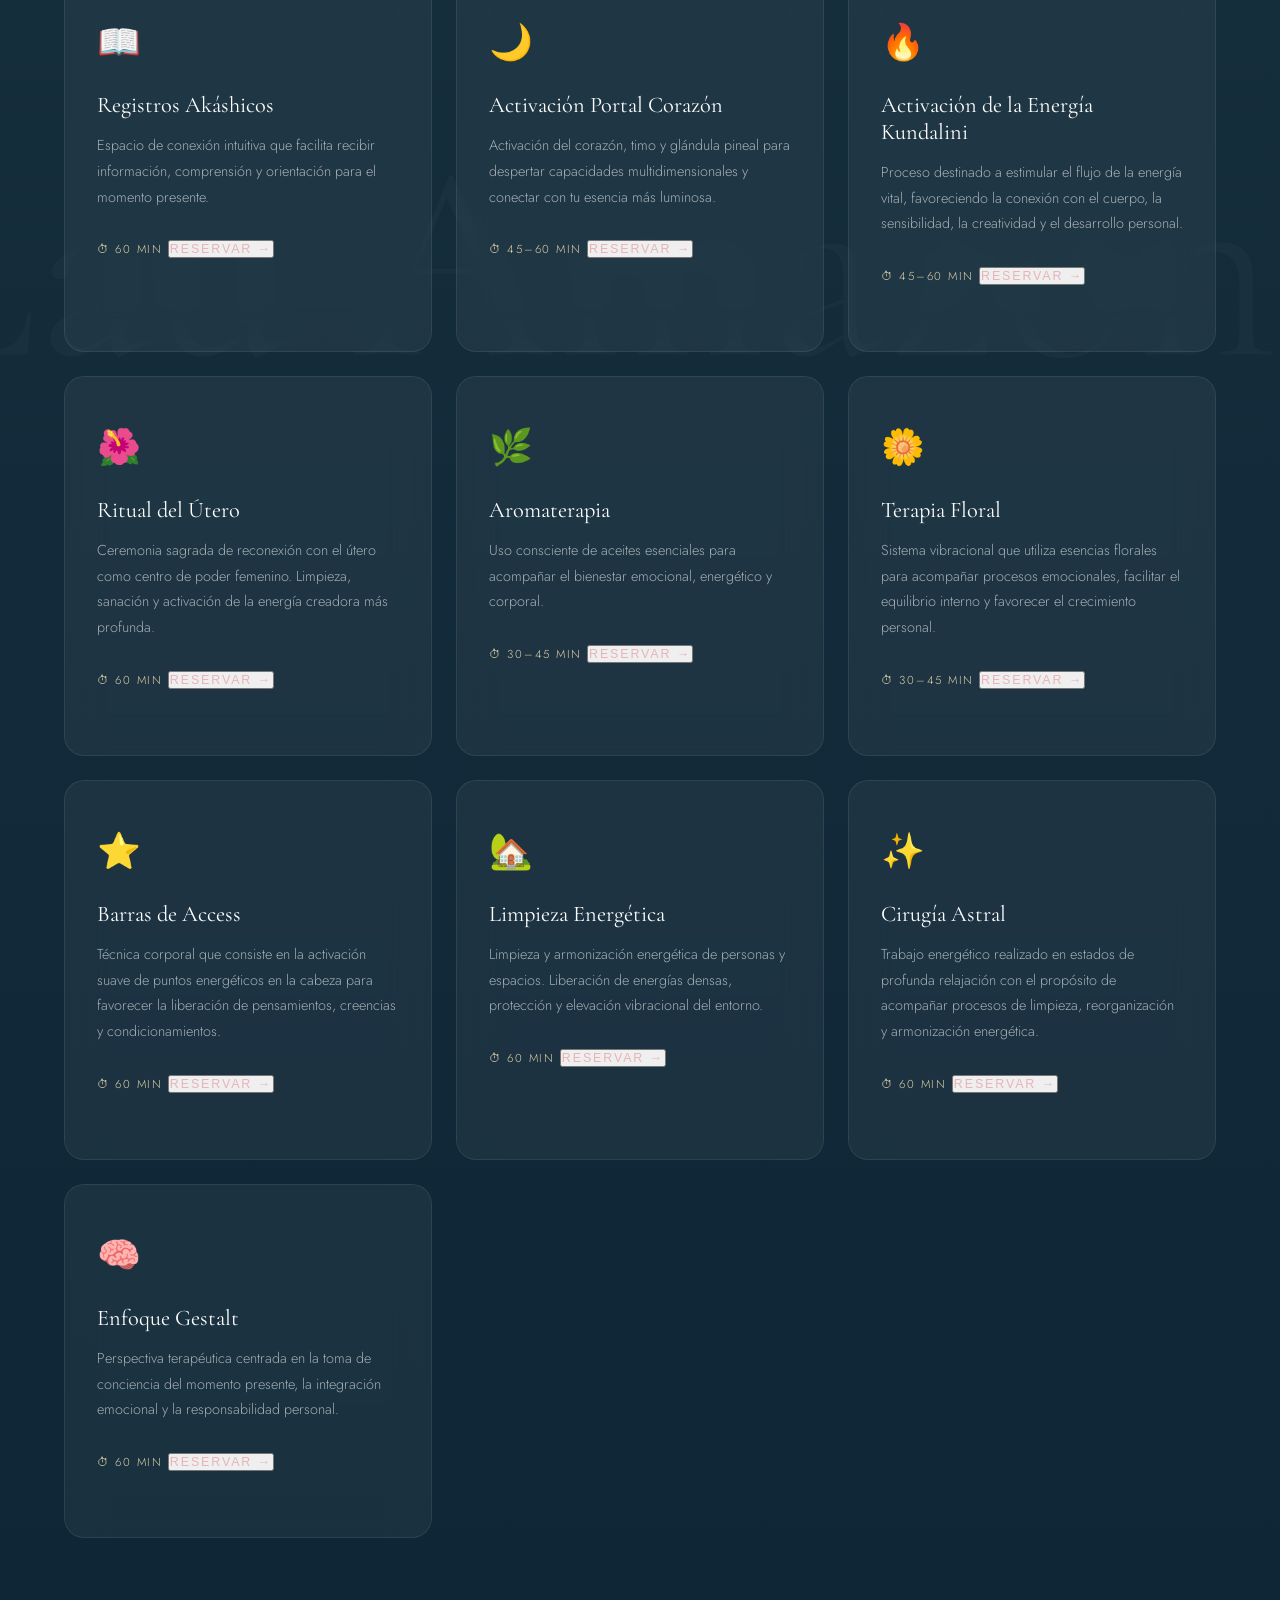
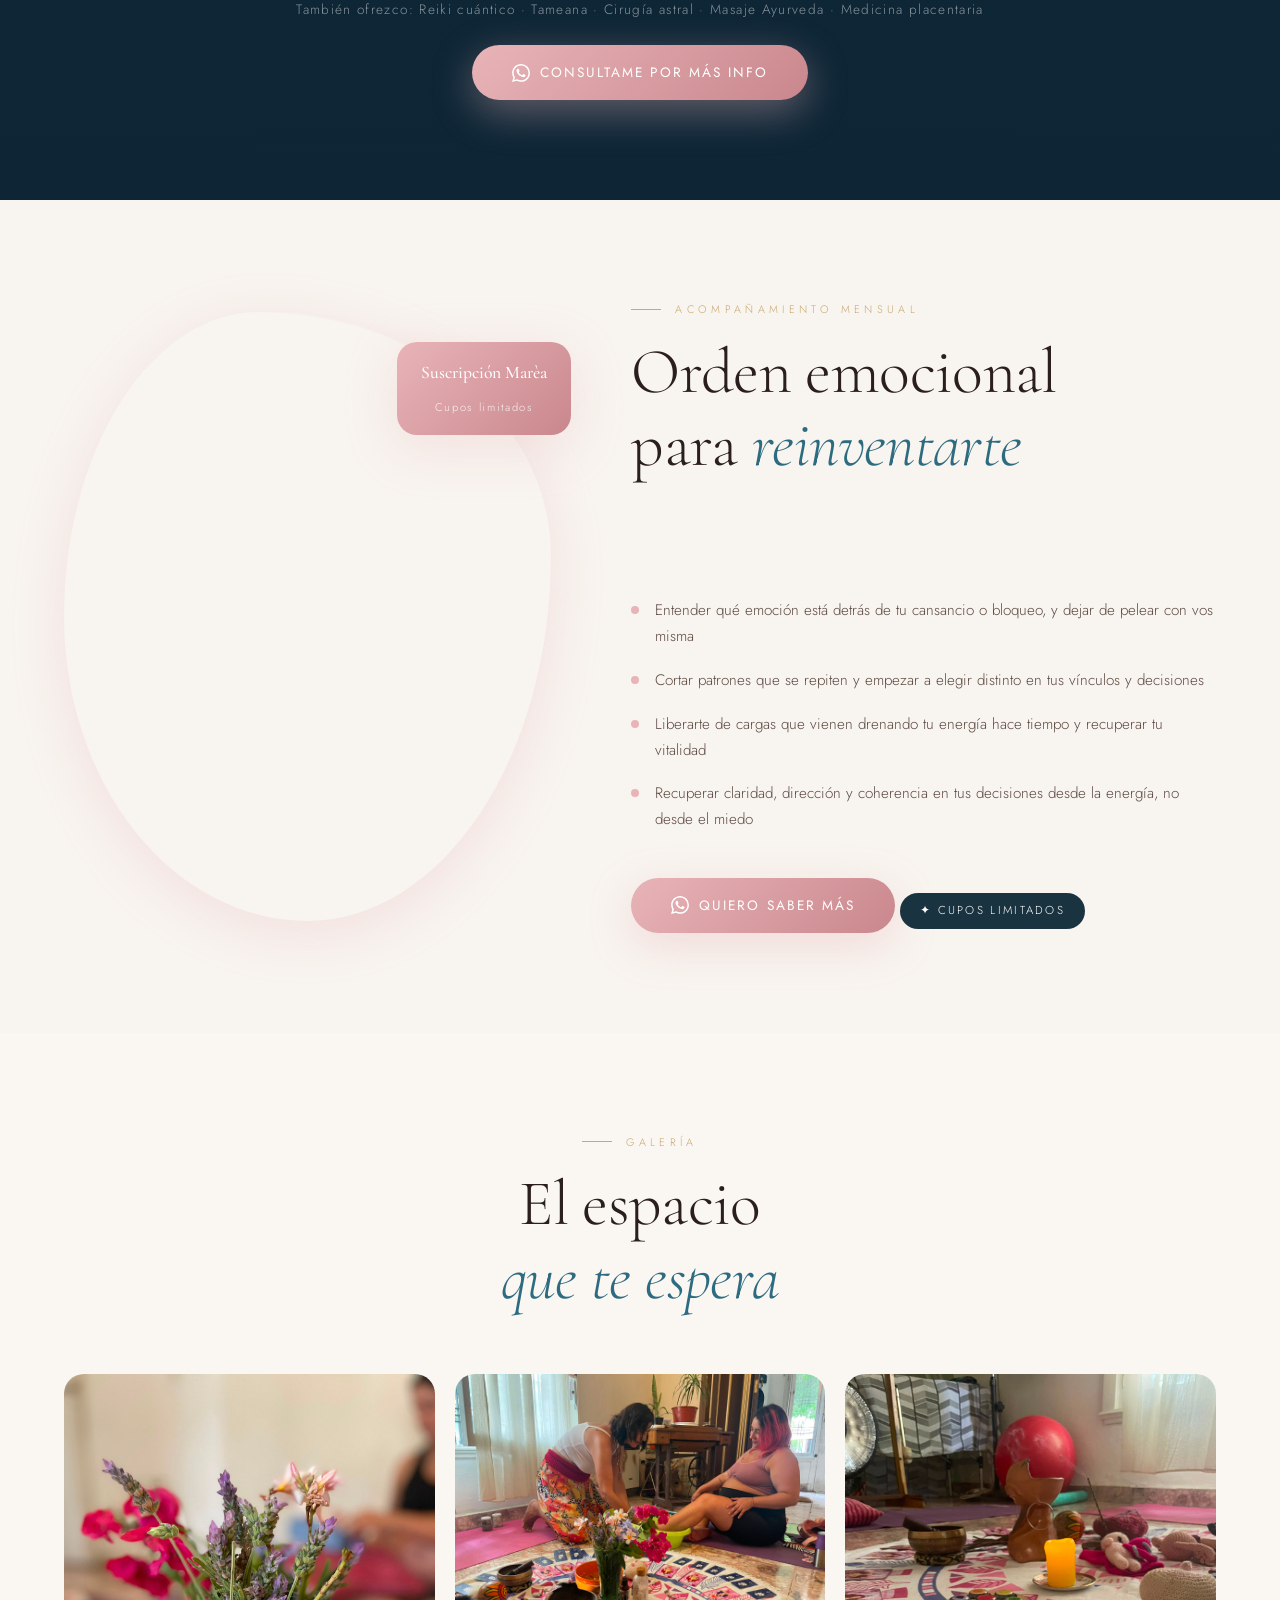
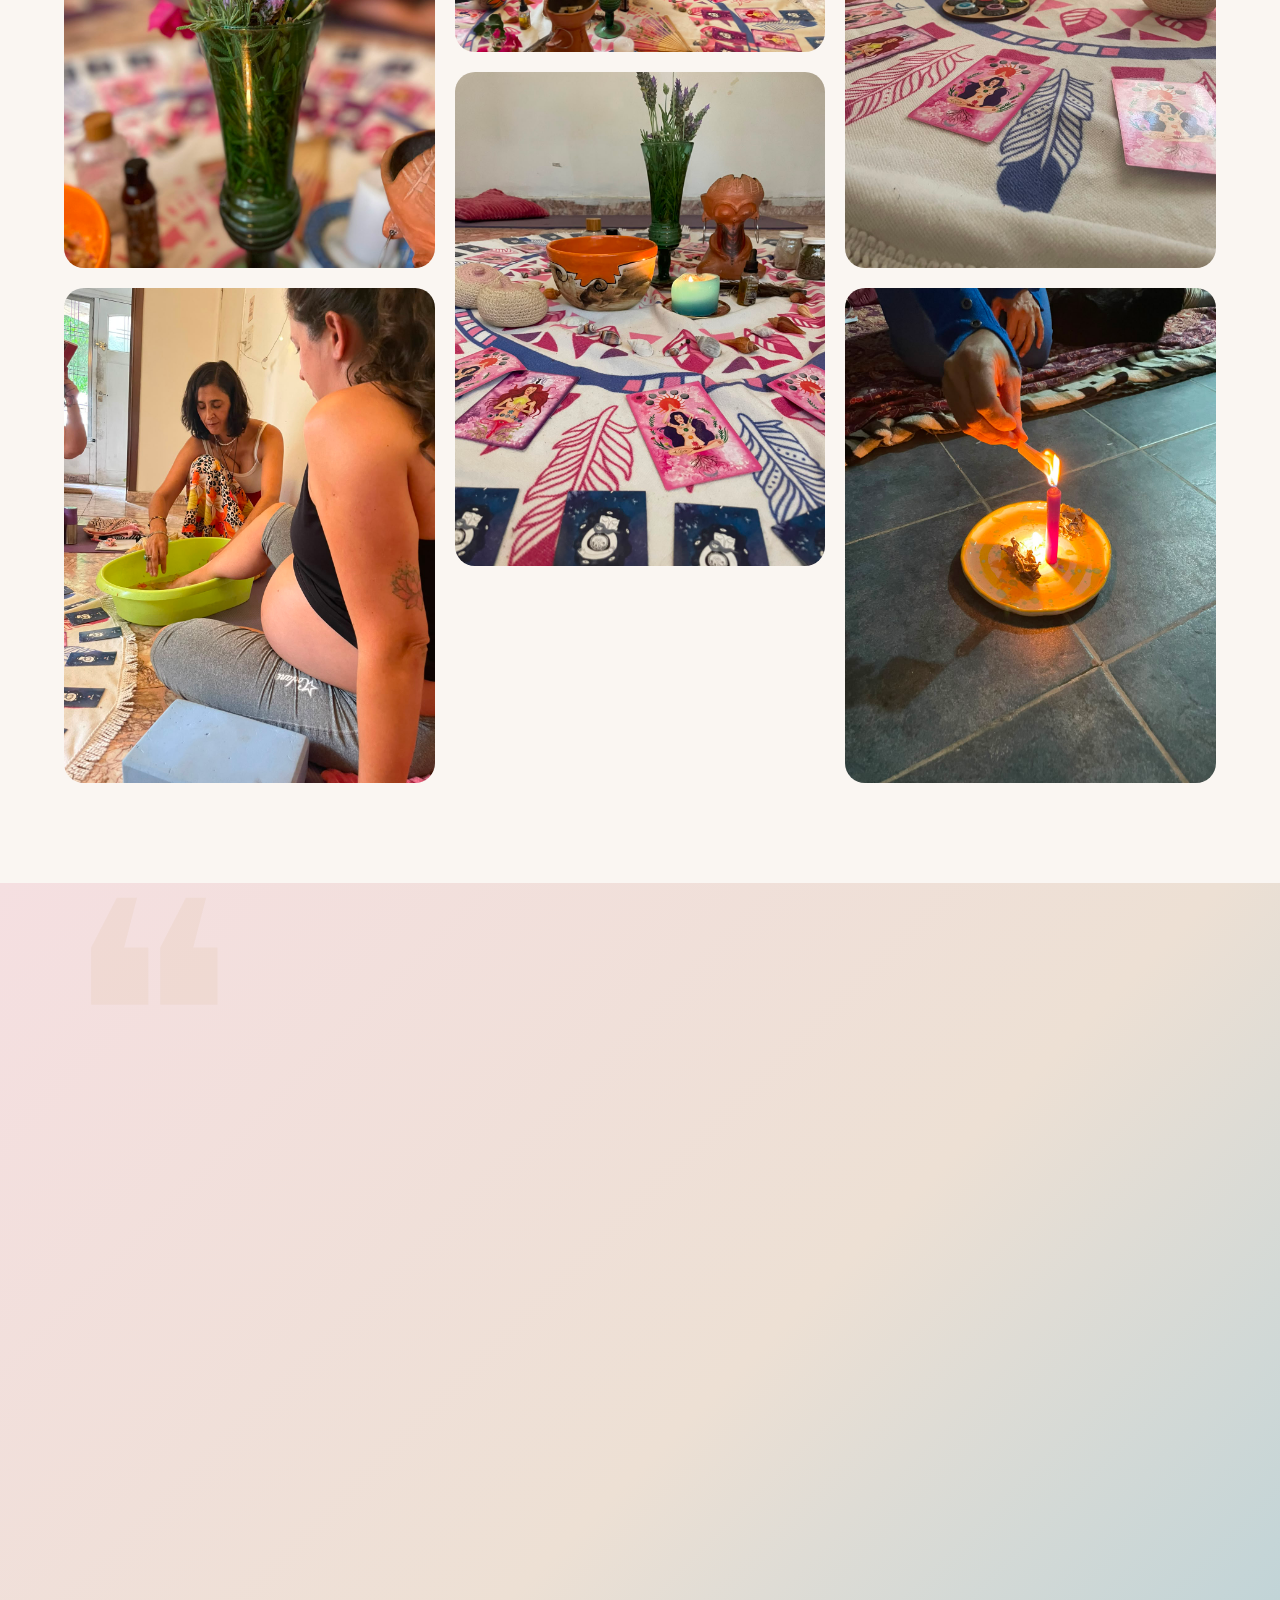
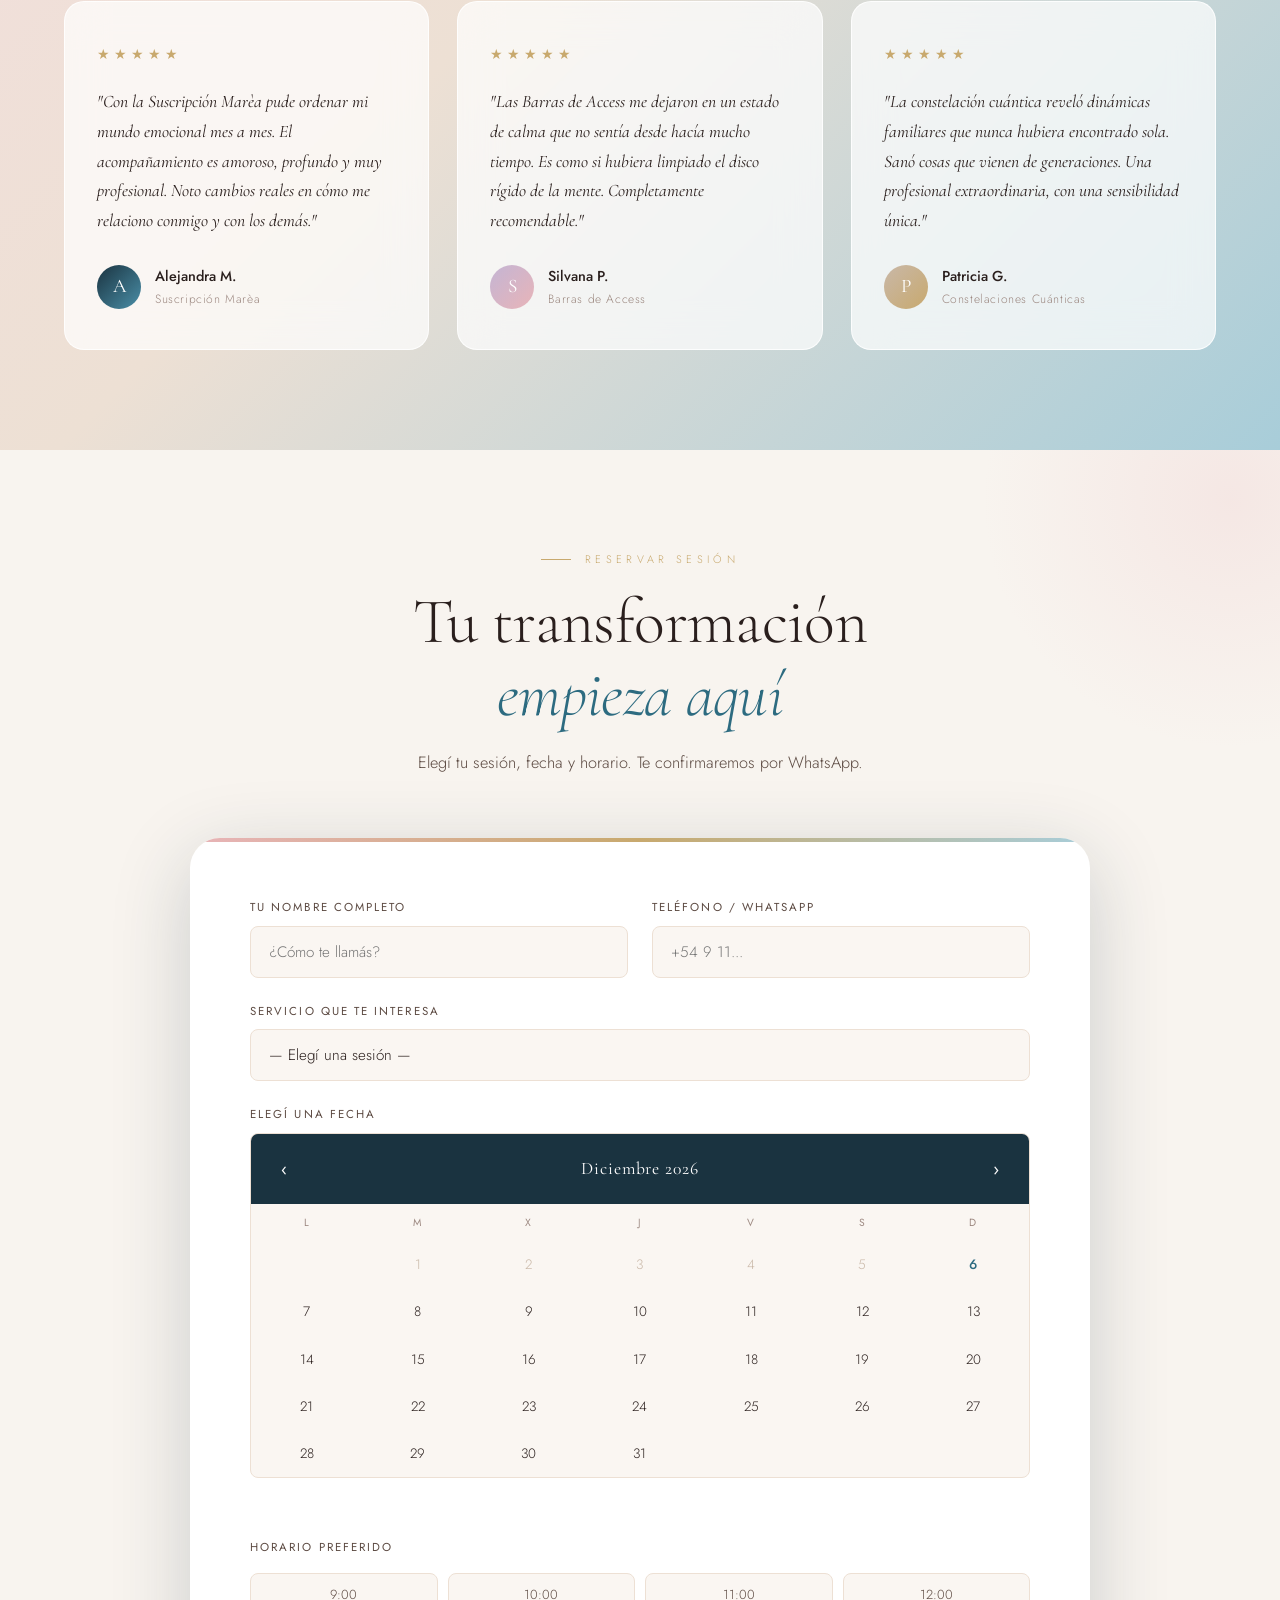
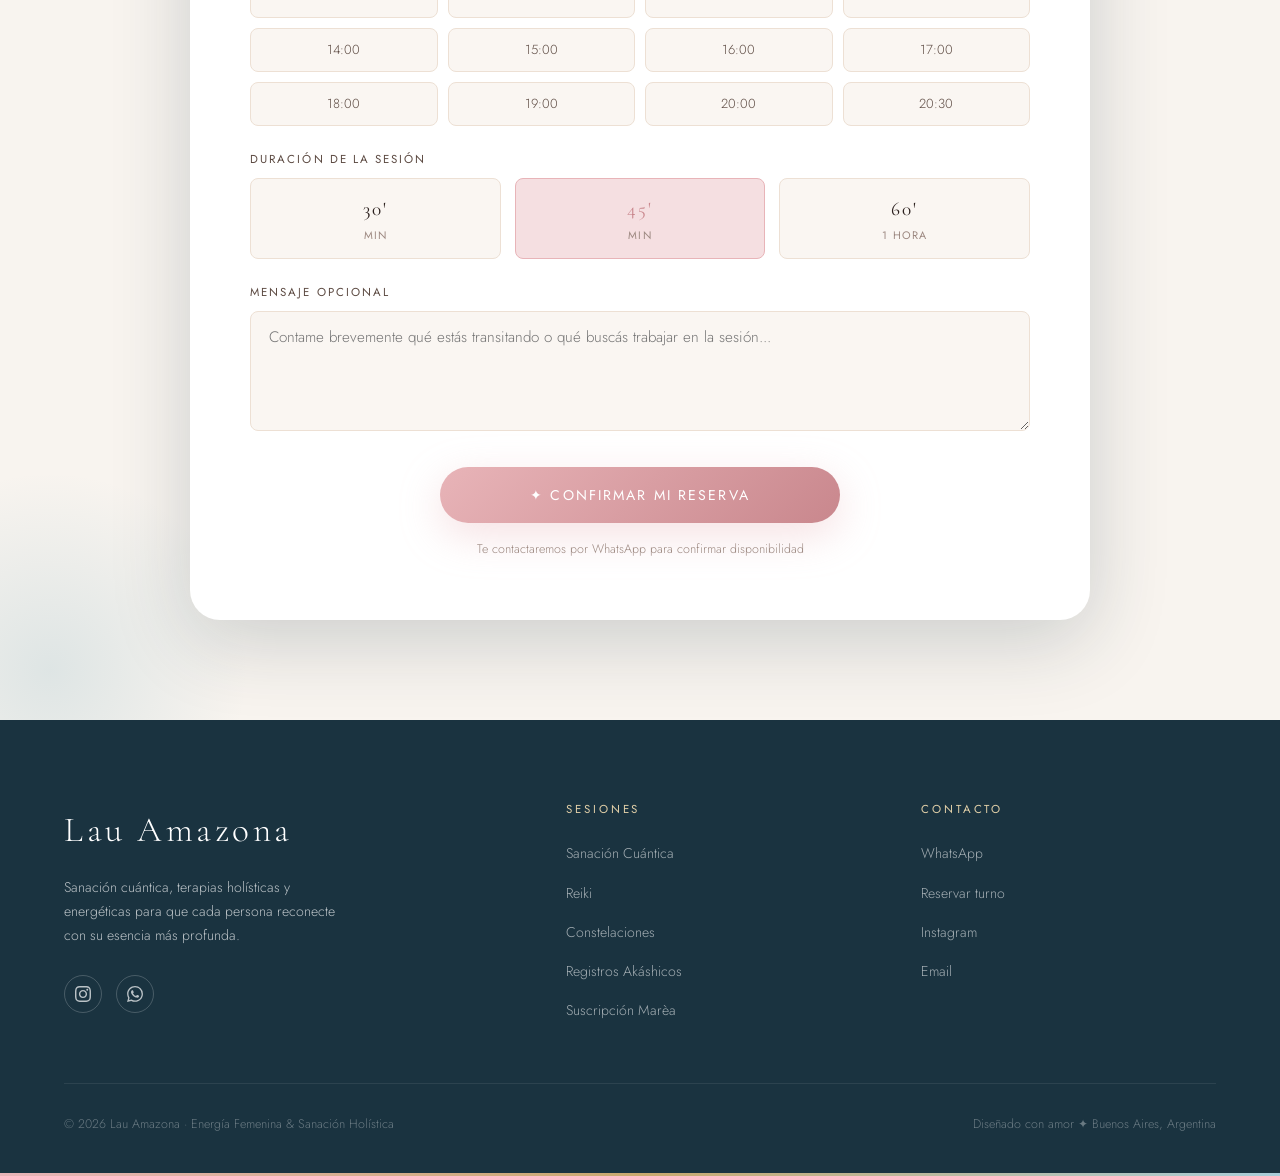
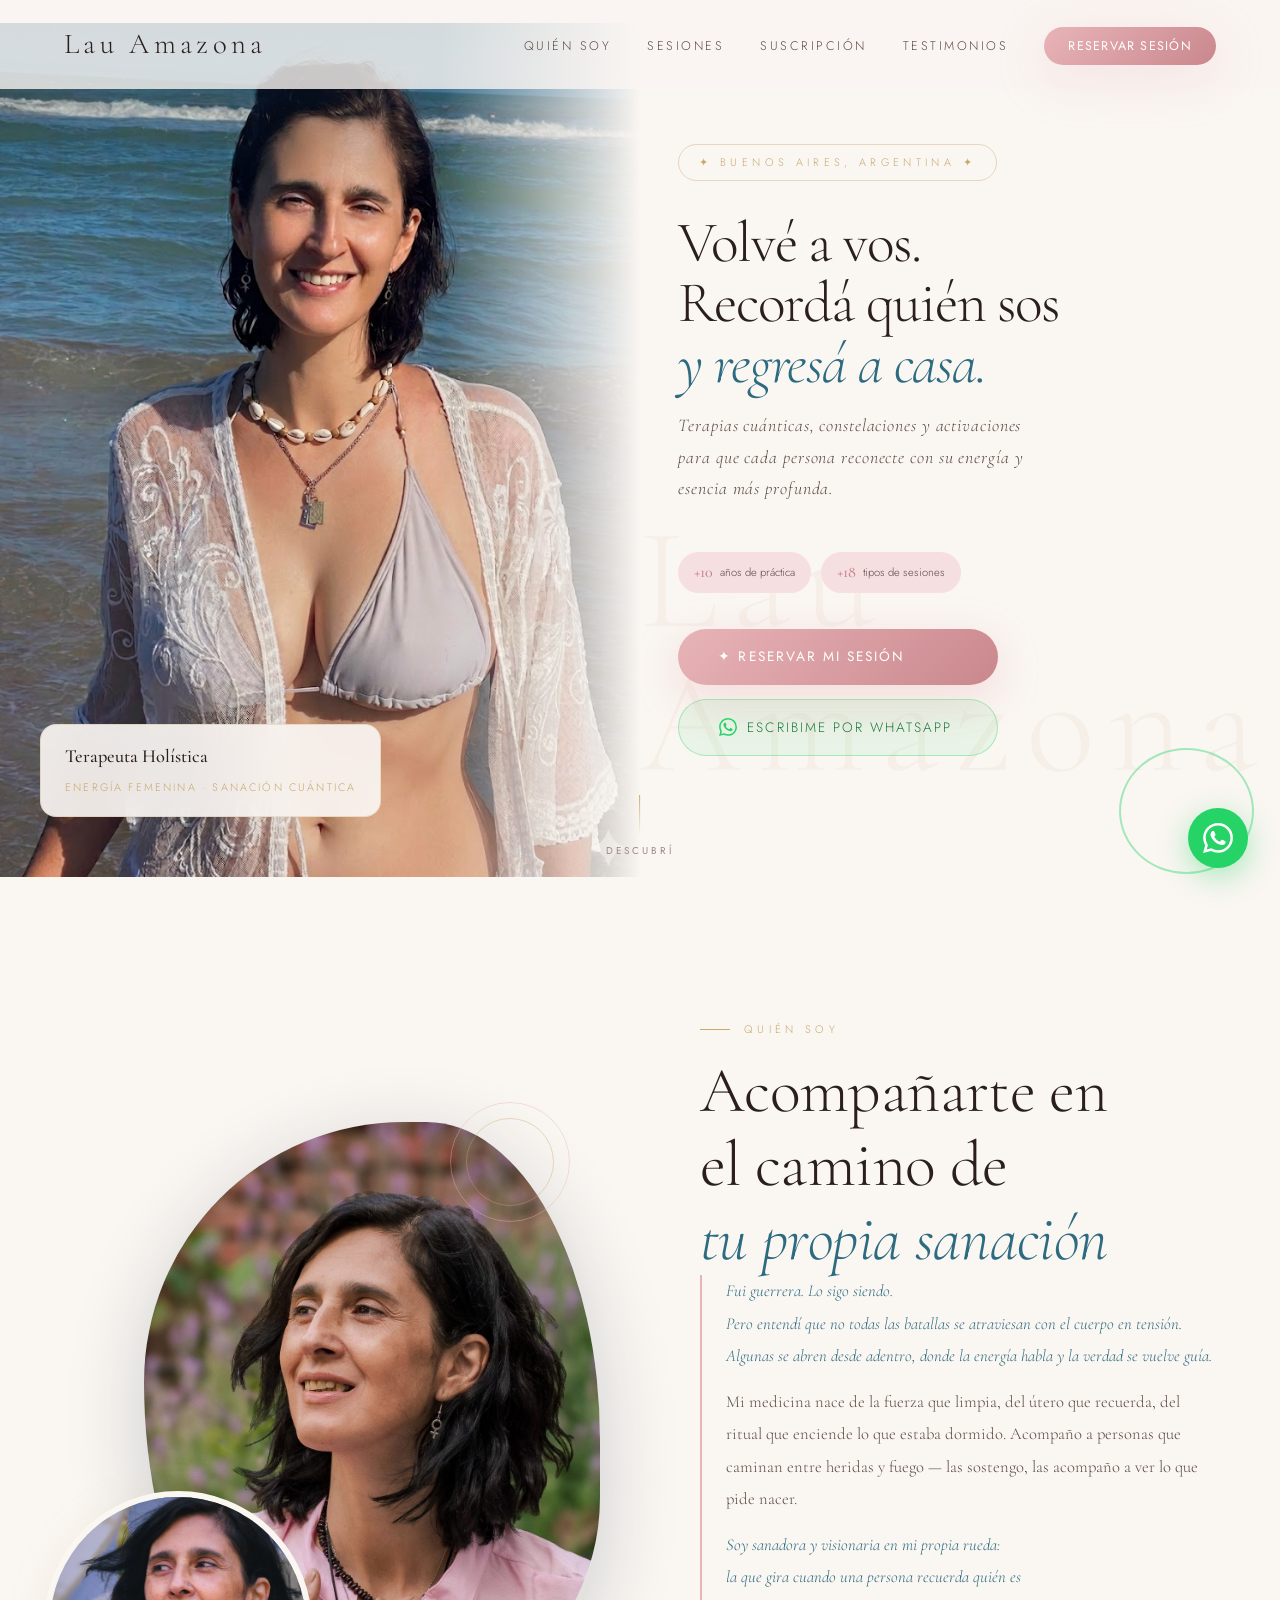
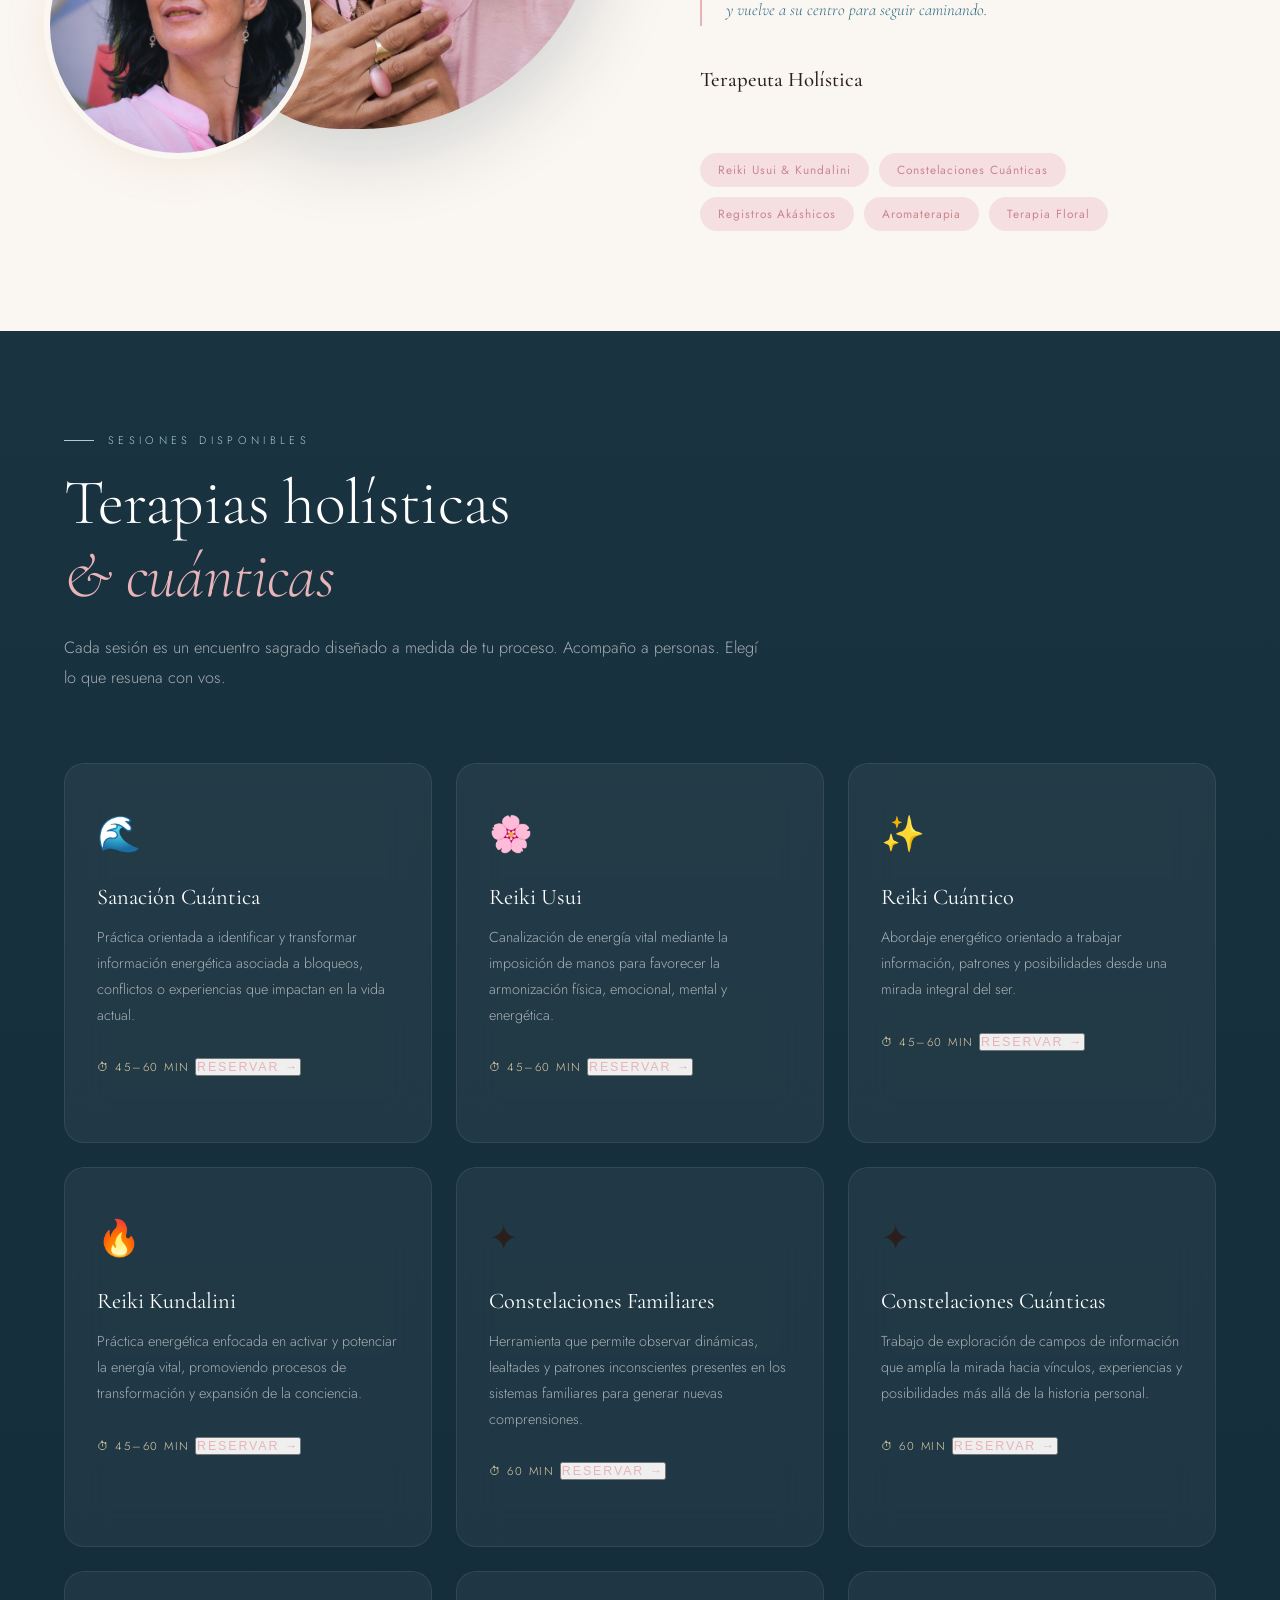
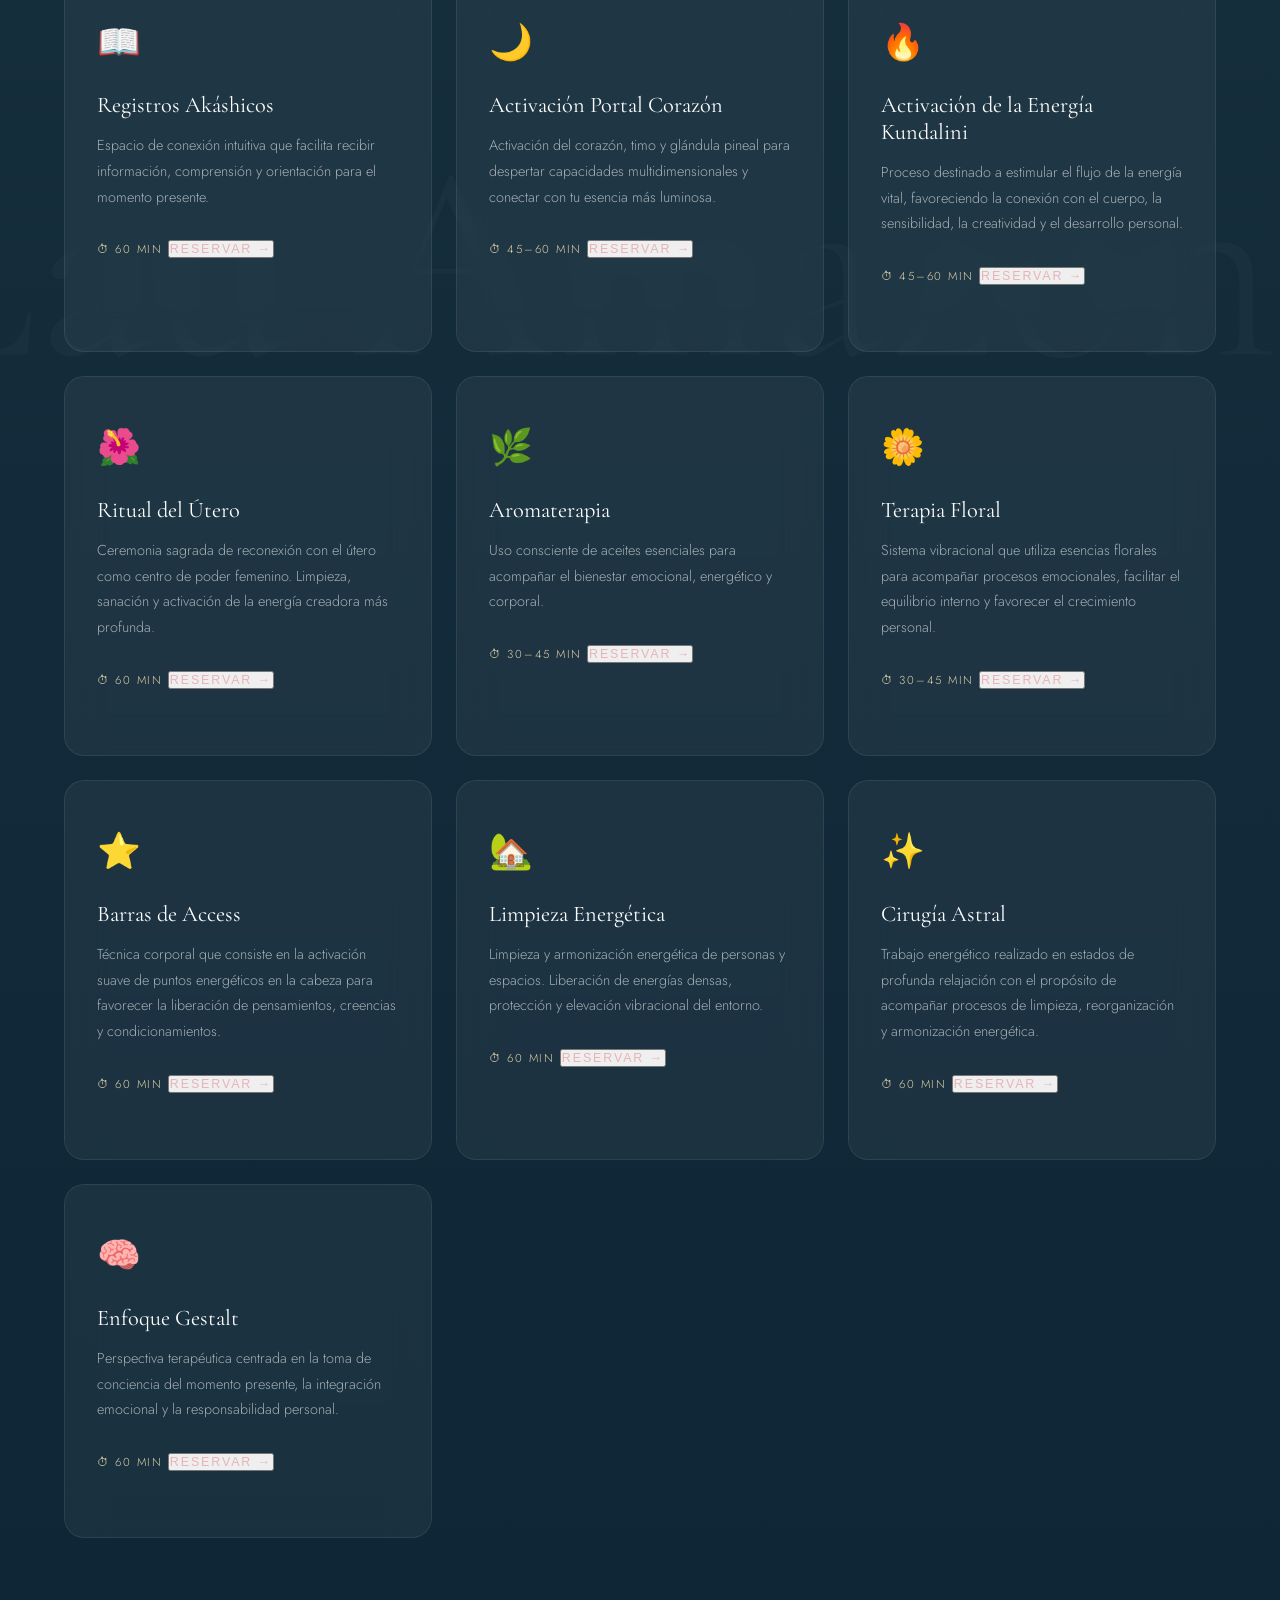
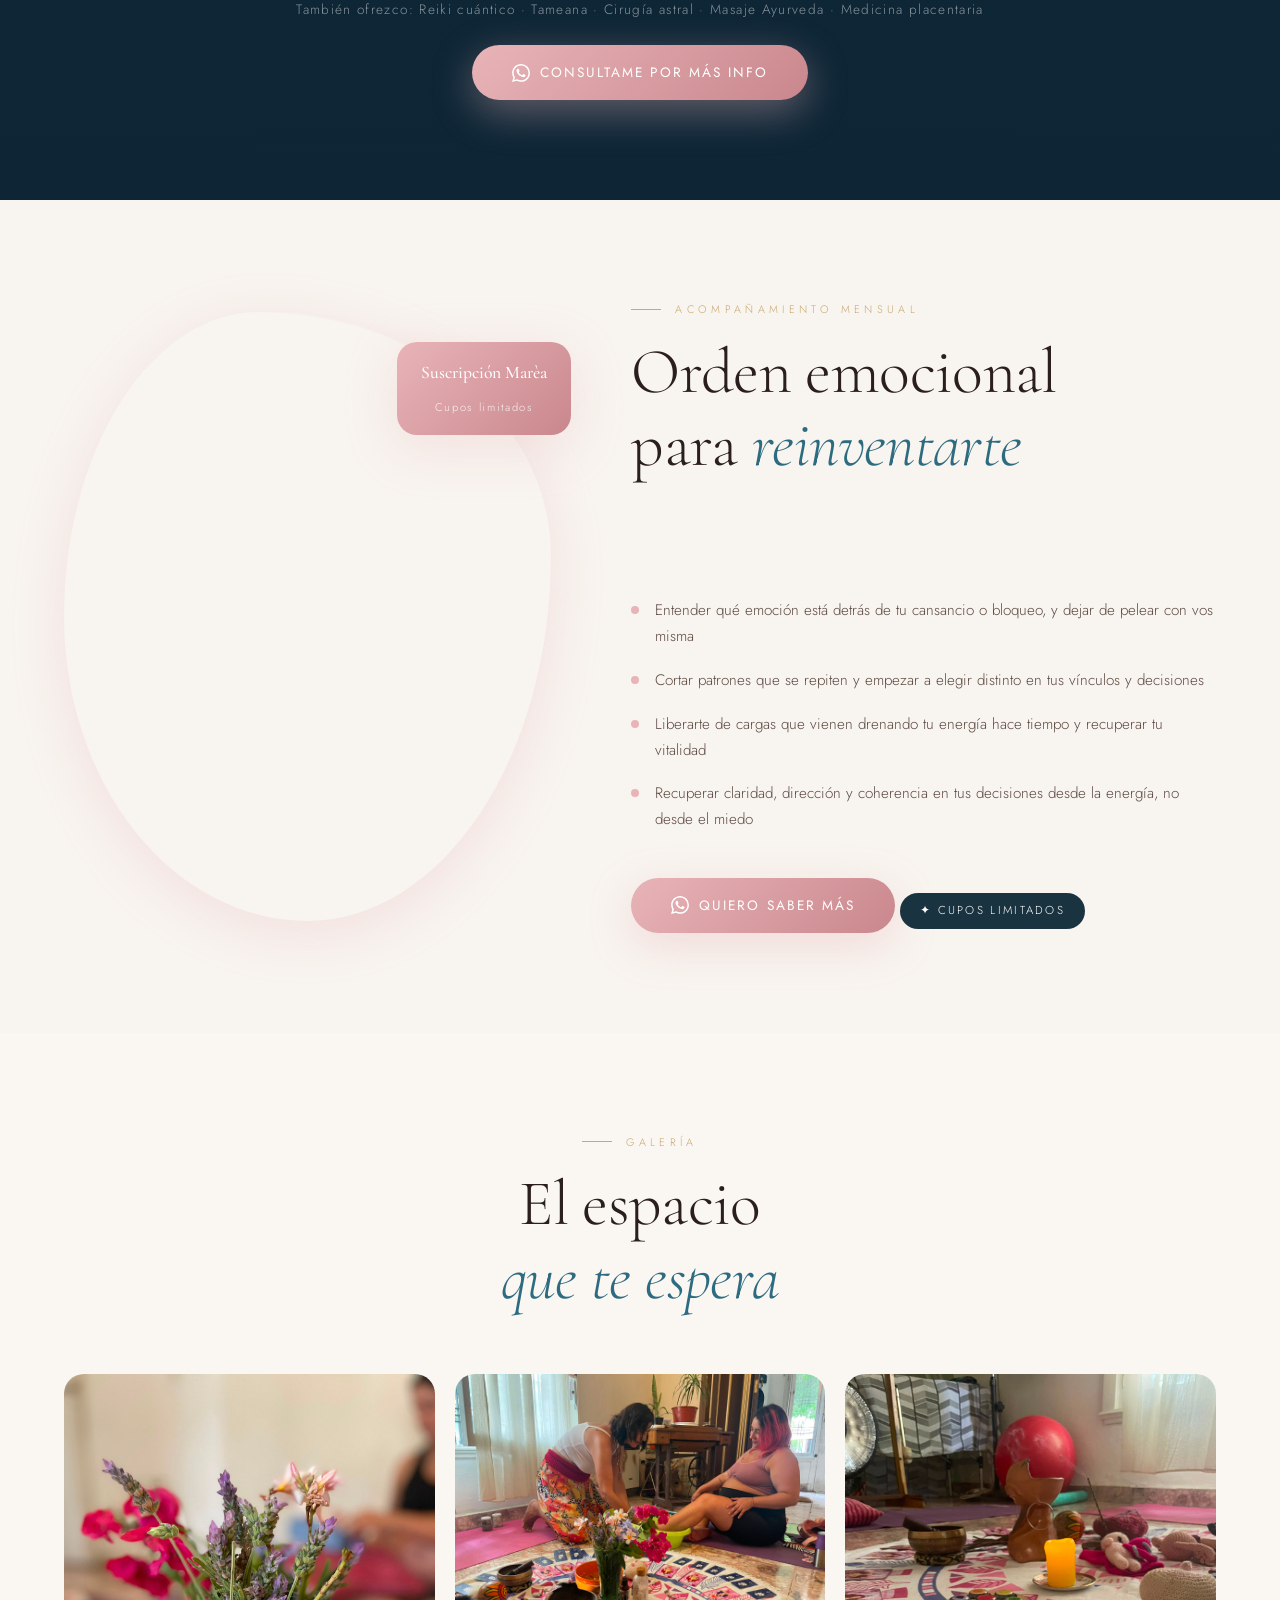
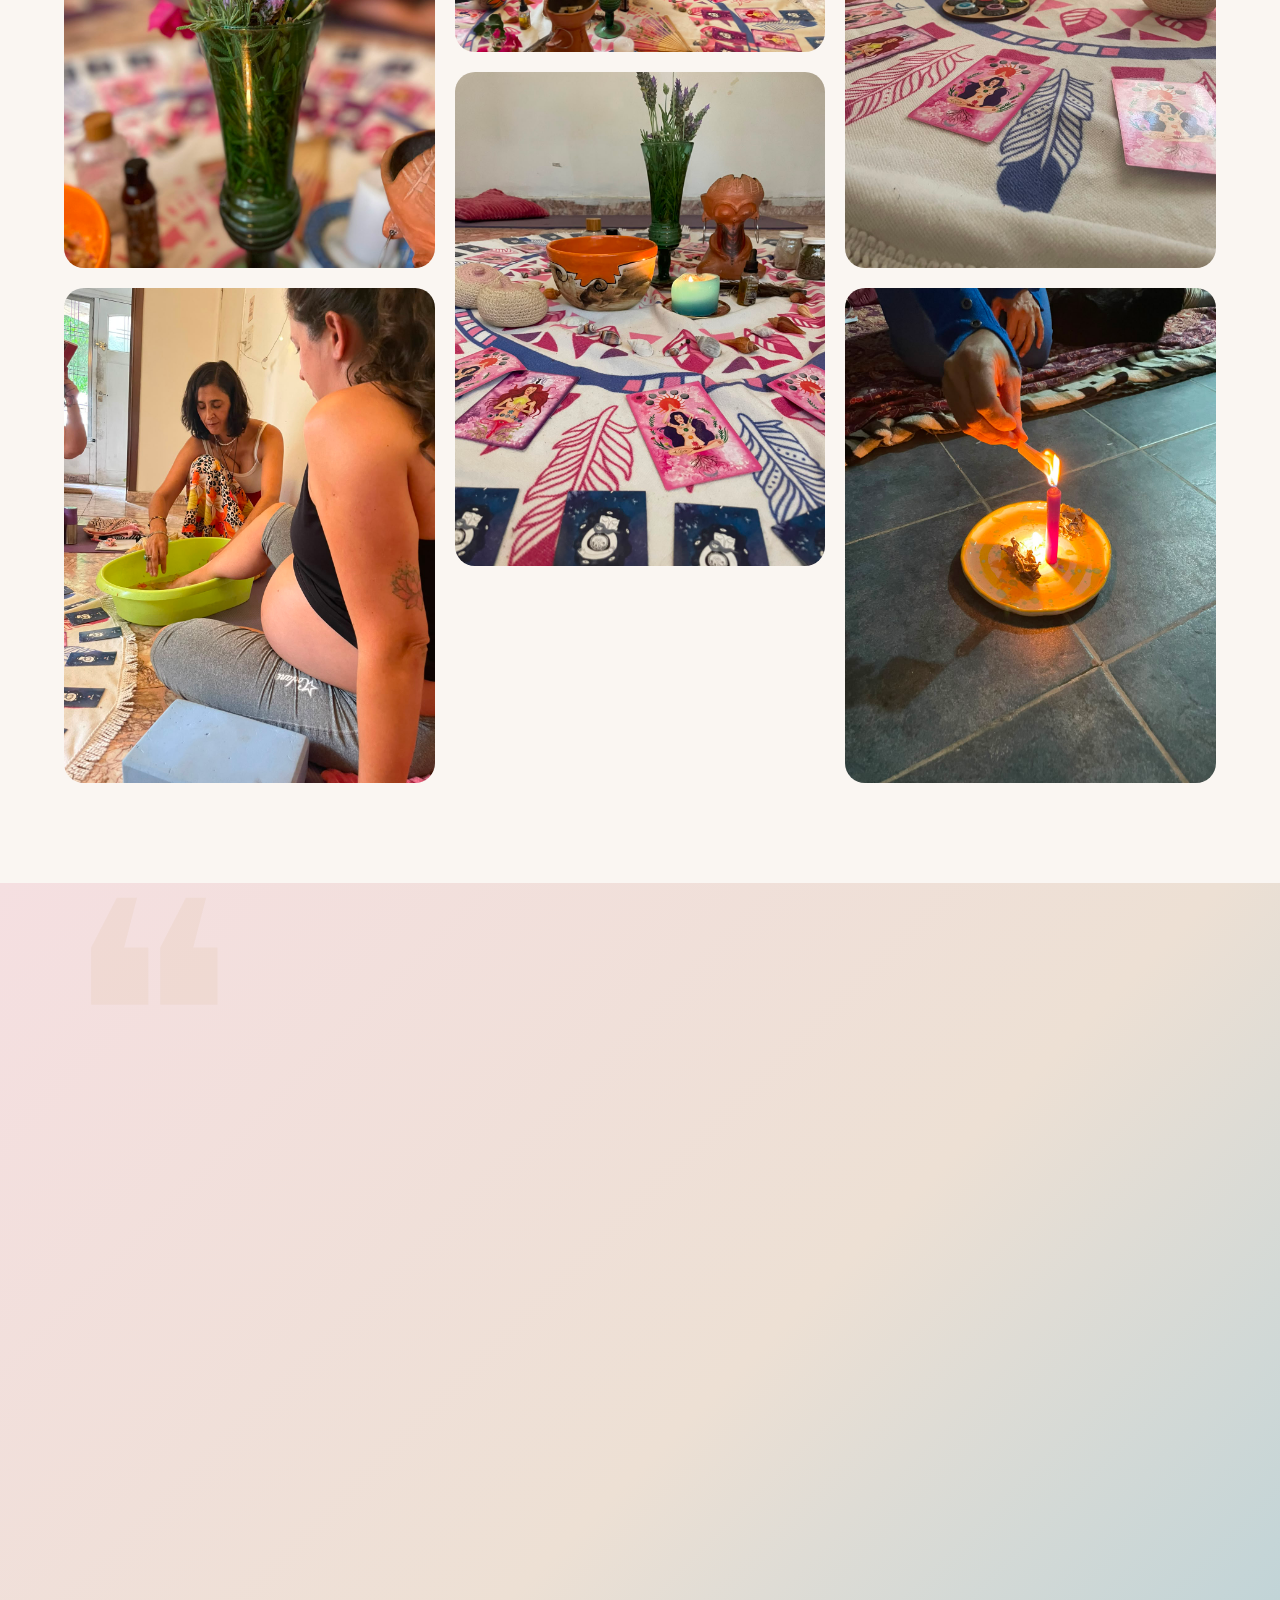
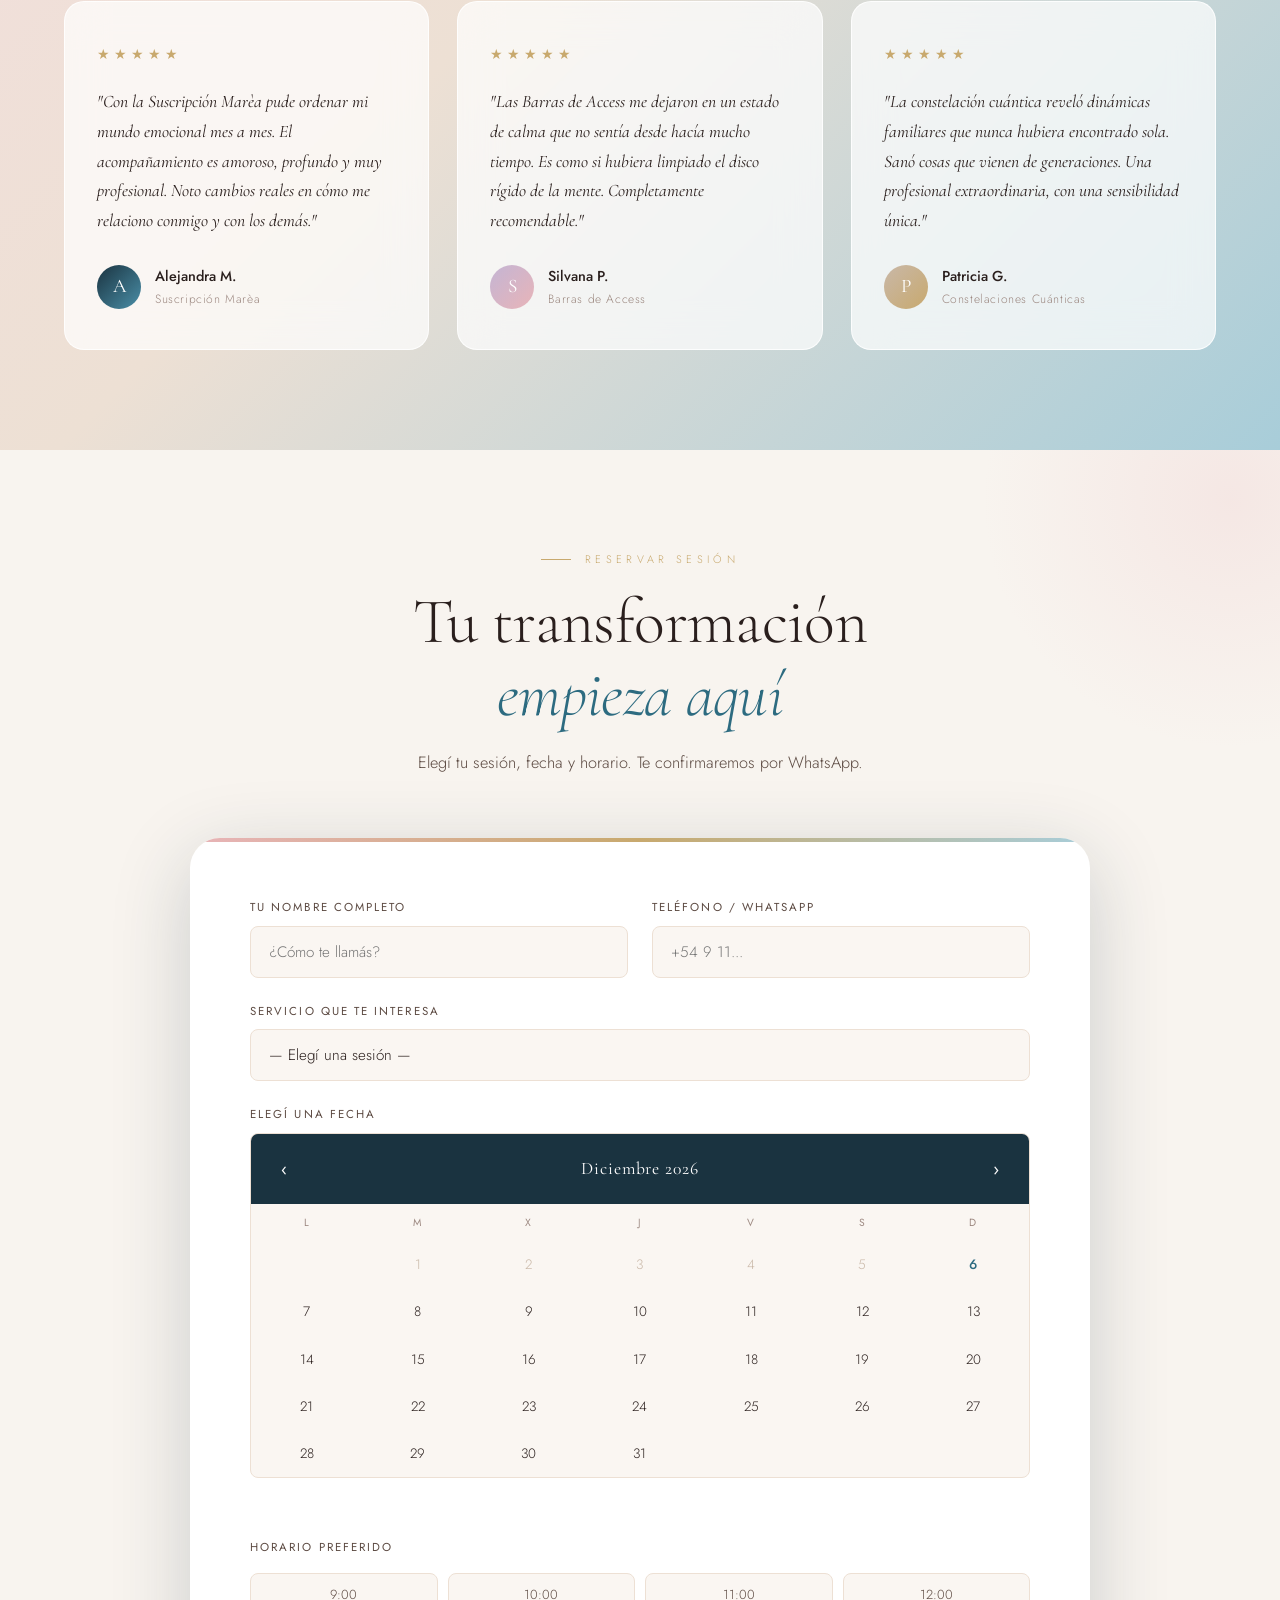
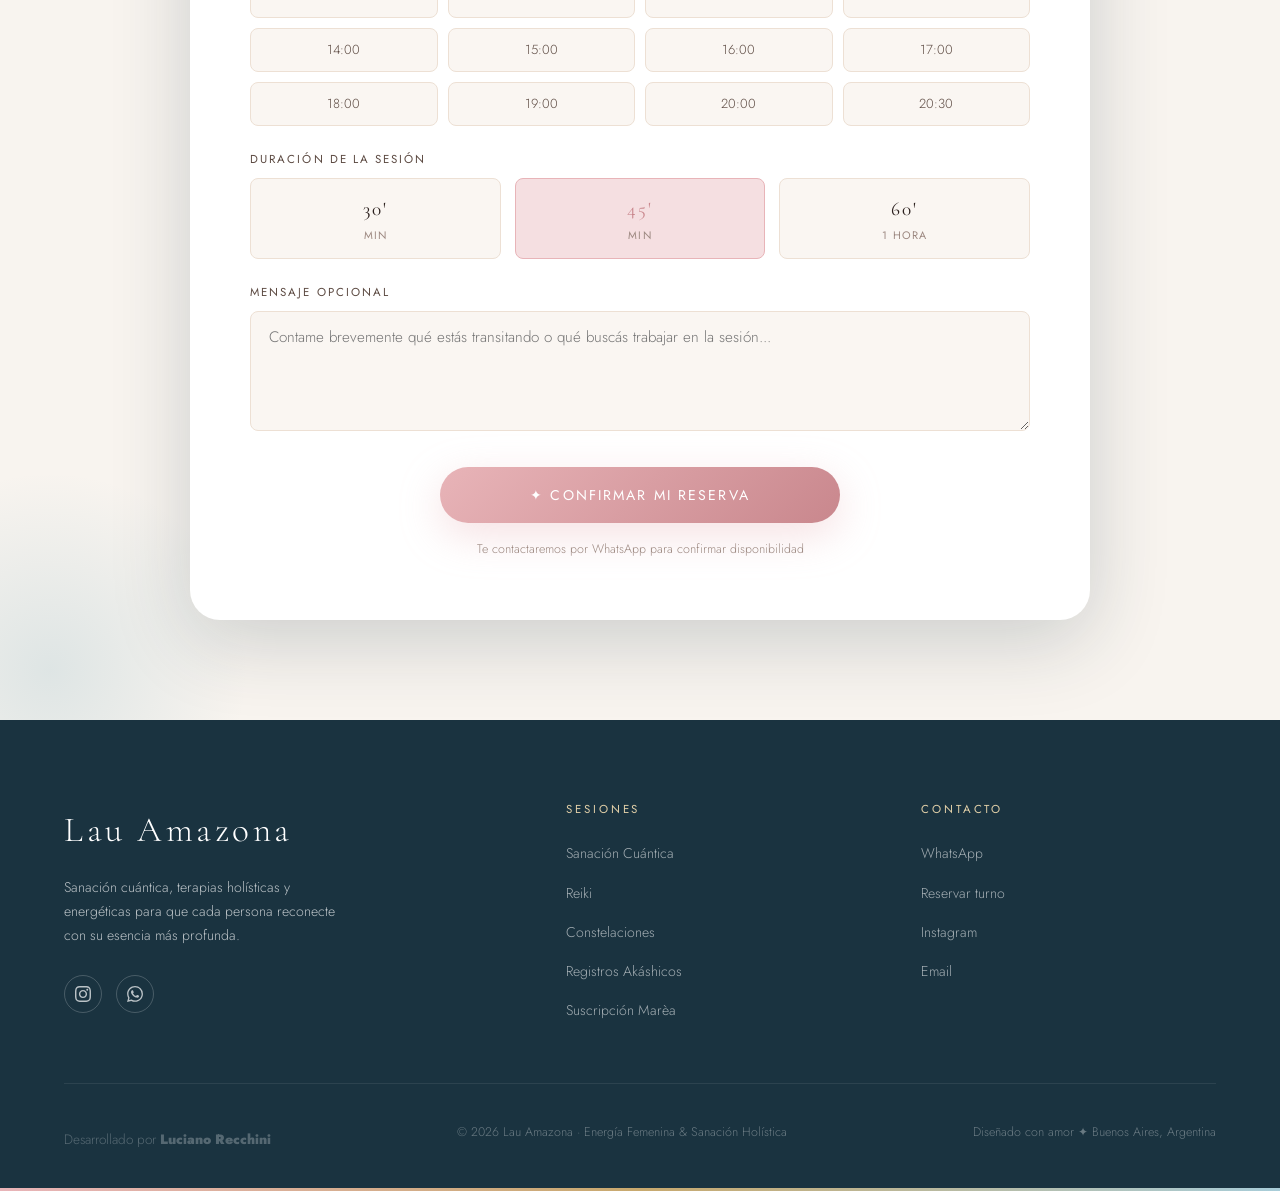
